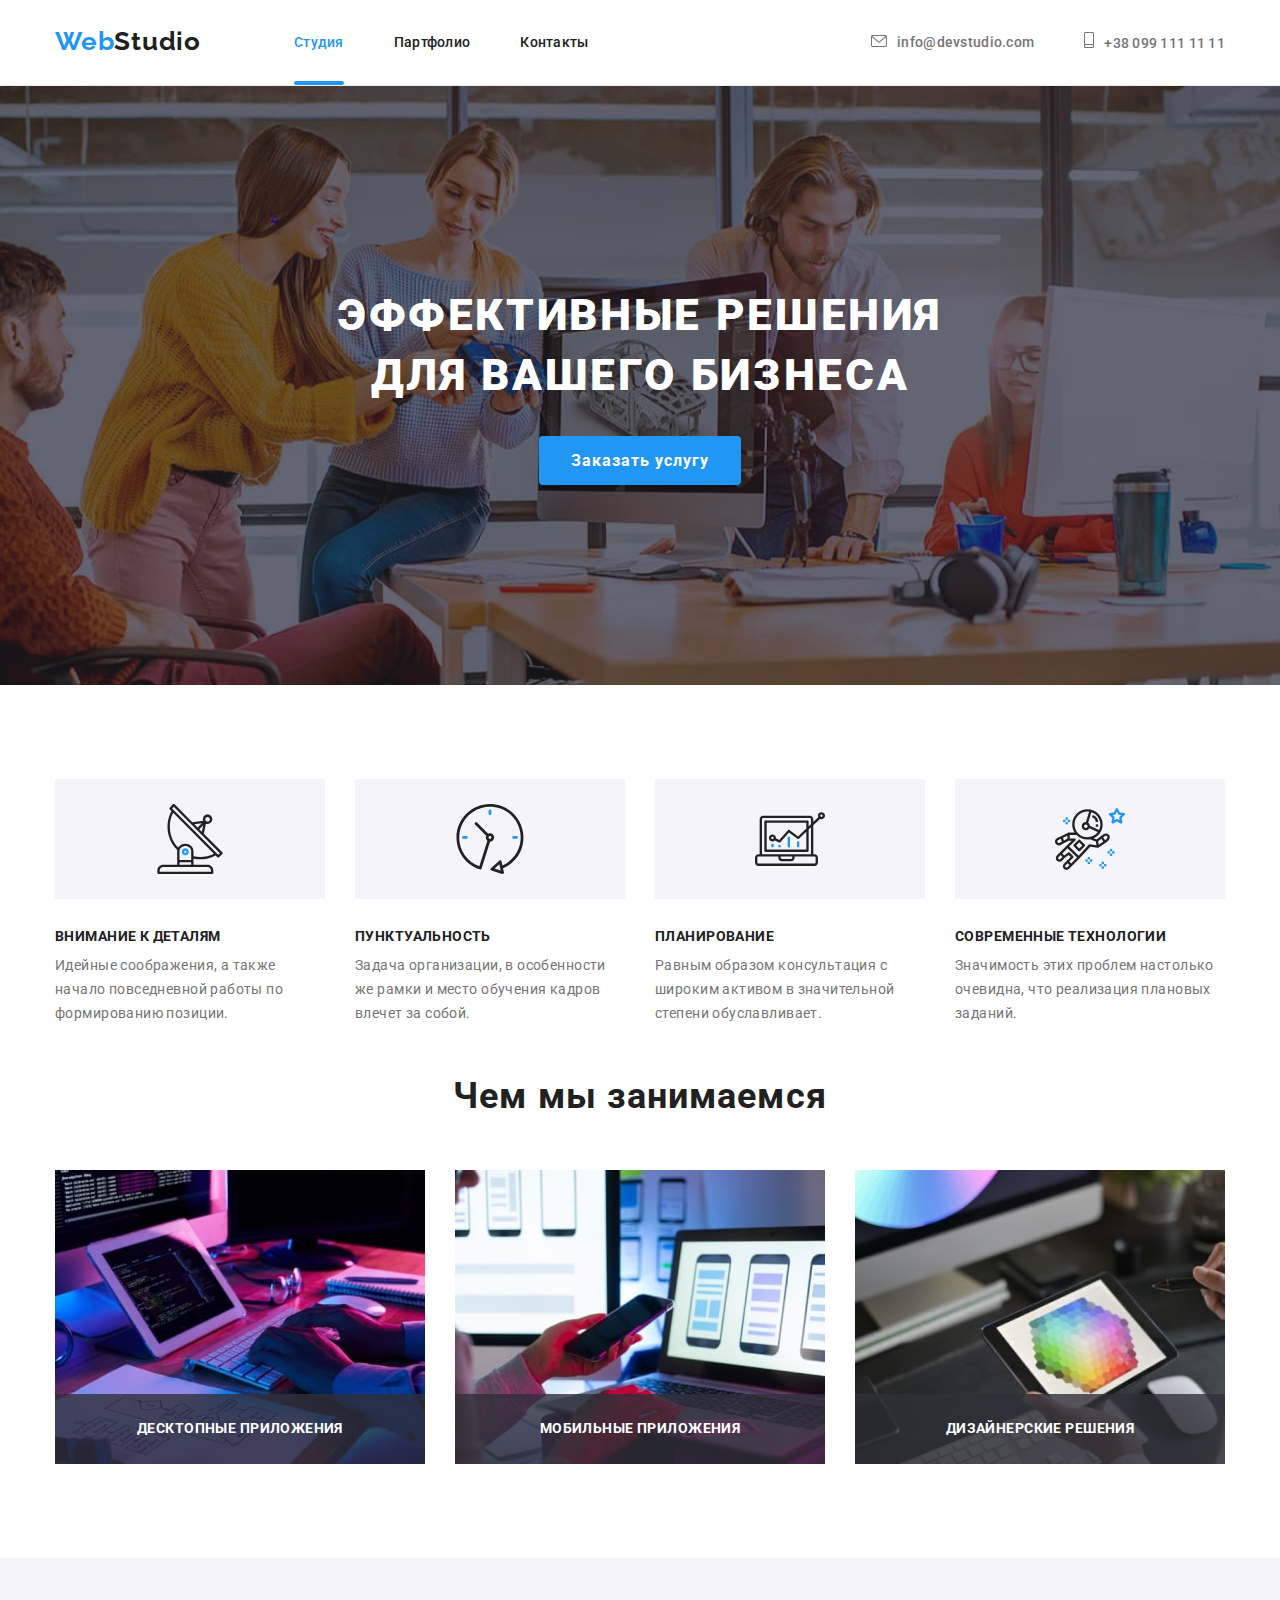
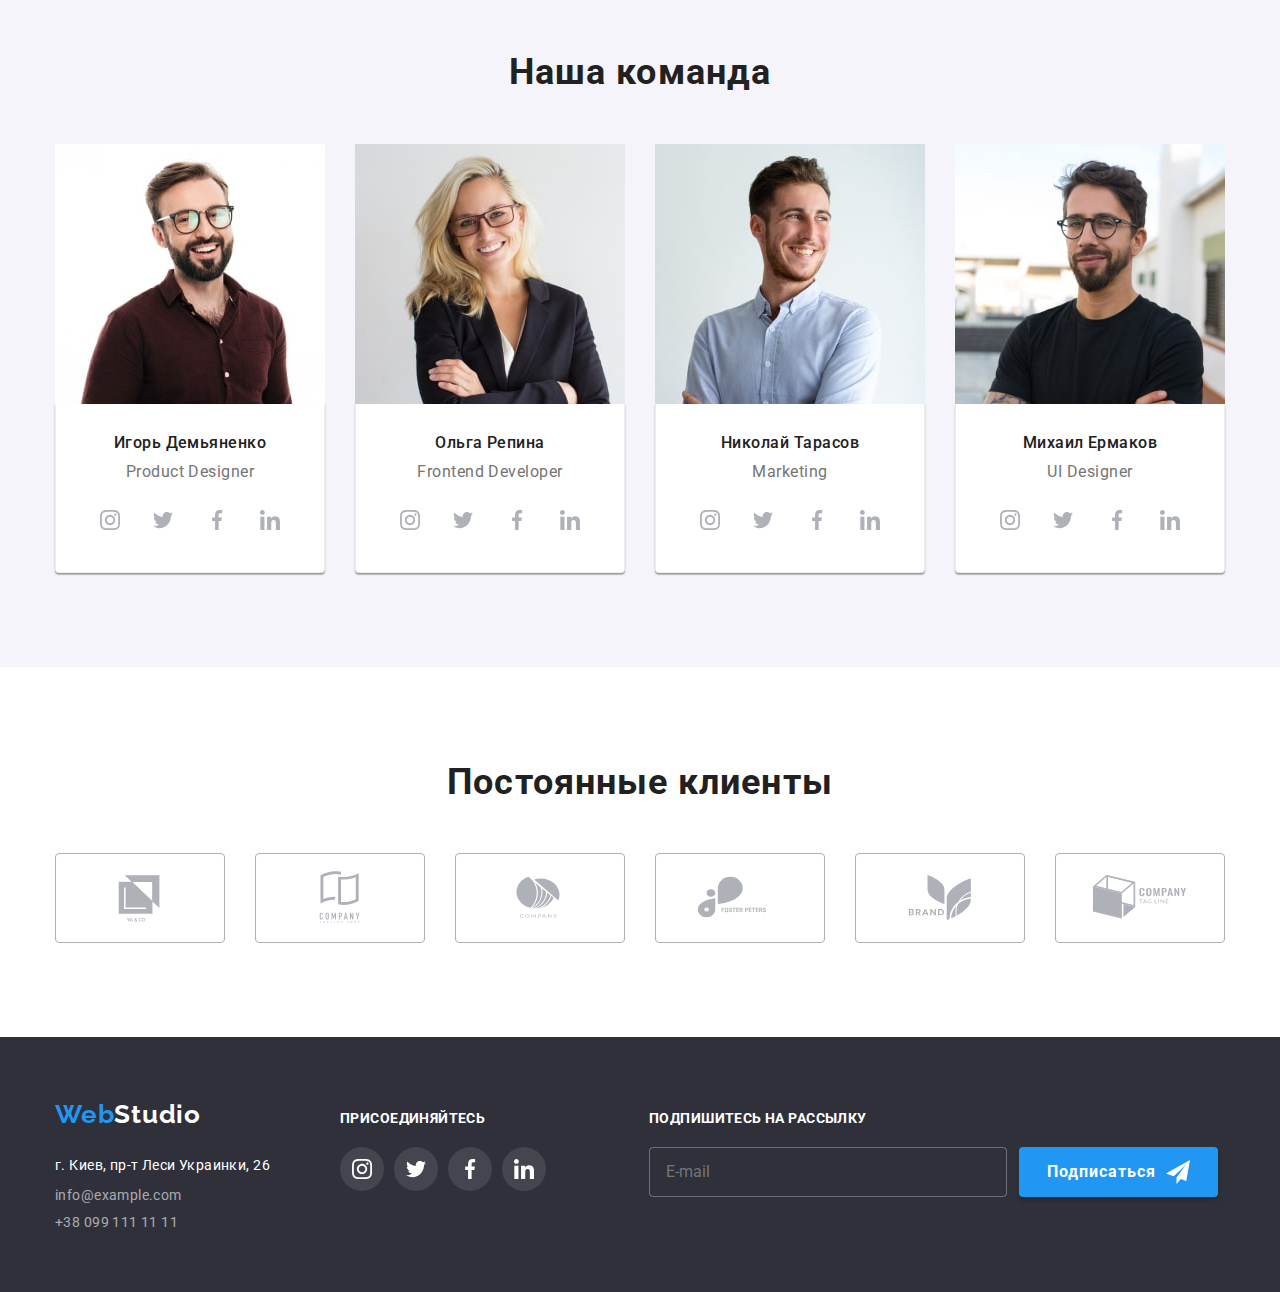
==== index.html @ fab7fddf "1" ====
<!DOCTYPE html>
<html lang="ru">
<head>
    <meta charset="UTF-8">
    <meta http-equiv="X-UA-Compatible" content="IE=edge">
    <meta name="viewport" content="width=device-width, initial-scale=1.0">
    <title>WebStudio</title>
    <link rel="preconnect" href="https://fonts.gstatic.com">
    <link href="https://fonts.googleapis.com/css2?family=Raleway:wght@700&family=Roboto:wght@400;500;700;900&display=swap" rel="stylesheet">
    <link
      rel="stylesheet"
      href="./css/modern-normolize.css">
    <link rel="stylesheet" href="./css/main.min.css">
    <!-- <link rel="stylesheet" href="./css/styles.css"> -->
</head>

<body>
    <header class="header">
        <div class="container header-container">
            <a class="header__logo link" href="./index.html"><span class="firts-logo-word">Web</span>Studio</a>
            <nav class="navigation">
                <ul class="menu list">
                    <li class="menu__item">
                        <a class="menu__link studio-underline link" href="./index.html">Студия</a>
                    </li>
                    <li class="menu__item">
                        <a class="menu__link link" href="portfolio.html">Партфолио</a></li>
                    <li class="menu__item"><a class="menu__link link" href="">Контакты</a>
                    </li>
                </ul>
            </nav>
        
            <ul class="header-adress list">
                <li class="mail-item">
                    <a class="mail-link link" href="mailto:info@devstudio.com">    
                    <svg width="16" height="12" class="mail-svg">
                        <use href="./img/sprite.svg#mail"></use>
                    </svg>info@devstudio.com
                    </a>
                </li>
                <li class="tel-item">
                    <a class="tel-link link" href="tel:+380991111111">
                        <svg width="10" height="16" class="tel-svg">
                            <use href="./img/sprite.svg#tel"></use>
                        </svg>+38 099 111 11 11
                    </a>
                </li>
            </ul>
        </div>
    </header>

    <main class="main">
        <section class="hero">
            <div class="container">
                <h1 class="main-title">Эффективные решения для вашего бизнеса</h1>
                <button class="modal-btn" data-modal-open type="button">Заказать услугу</button>
            </div>
        </section>  

        <section class="advantages">
            <div class="container">
                <ul class="advantages-list list">
                    <li class="advantages-list-item">
                        <div class="advantages-list-img">
                            <svg>
                                <use href="./img/sprite.svg#antenna"></use>
                            </svg>
                        </div>
                        <h3 class="advantages-list-subtitle">Внимание к деталям</h3>
                        <p>Идейные соображения, а также начало повседневной работы по формированию позиции.</p>
                    </li>
                    <li class="advantages-list-item">
                        <div class="advantages-list-img">
                            <svg>
                                <use href="./img/sprite.svg#clock"></use>
                            </svg>
                        </div>
                        <h3 class="advantages-list-subtitle">Пунктуальность</h3>
                        <p>Задача организации, в особенности же рамки и место обучения кадров влечет за собой.</p>
                    </li>
                    <li class="advantages-list-item">
                        <div class="advantages-list-img">
                            <svg>
                                <use href="./img/sprite.svg#diagram"></use>
                            </svg>
                        </div>
                        <h3 class="advantages-list-subtitle">Планирование</h3>
                        <p>Равным образом консультация с широким активом в значительной степени обуславливает.</p>
                    </li>
                    <li class="advantages-list-item">
                        <div class="advantages-list-img">
                            <svg>
                                <use href="./img/sprite.svg#astronaut"></use>
                            </svg>
                        </div>
                        <h3 class="advantages-list-subtitle">Современные технологии</h3>
                        <p>Значимость этих проблем настолько очевидна, что реализация плановых заданий.</p>
                    </li>
                </ul>
            </div>
        </section>

        <section class="about">
            <div class="container">
                <h2 class="about-title">Чем мы занимаемся</h2>
                <ul class="about-img list">
                    <li class="about-item">
                        <div class="about-img-wrapper">
                            <img class="img-item" src="./img/what-we-do/img.jpg" alt="печатает на клавиатуре" width="370" height="294">
                            <p class="paragraph-about">Десктопные приложения</p>
                        </div>
                    </li>
                    <li class="about-item">
                        <div class="about-img-wrapper">
                            <img class="img-item" src="./img/what-we-do/img-1.jpg" alt="держит телефон в руке и смотрит что-то в ноутбуке" width="370" height="294">
                            <p class="paragraph-about">Мобильные приложения</p>
                        </div>
                    </li>
                    <li class="about-item">
                        <div class="about-img-wrapper">
                            <img class="img-item" src="./img/what-we-do/img-2.jpg" alt="выбирает цвет на планшете" width="370" height="294">
                            <p class="paragraph-about">Дизайнерские решения</p>
                        </div>
                    </li>
                </ul>
            </div>
        </section>

        <section class="team">
            <div class="container">
                <h2 class="team-title">Наша команда</h2>
                <ul class="team-list list">
                    <li class="team-item">
                        <img class="team-img" src="./img/our-team/img.jpg" alt="Игорь Демьяненко" width="270" height="260">
                        <div class="teammate-about">
                            <h3 class="team-memder-name">Игорь Демьяненко</h3>
                            <p class="team-memder-prof" lang="en">Product Designer</p>
                            <ul class="social-list list">
                                <li class="social-item">
                                    <a href="" class="social-list-link">
                                        <svg width="20" height="20" class="social-list-icon">
                                            <use href="./img/sprite.svg#instagram"></use>
                                        </svg>
                                    </a>
                                </li>
                                <li class="social-item">
                                    <a href="" class="social-list-link">
                                        <svg width="20" height="20" class="social-list-icon">
                                            <use href="./img/sprite.svg#twitter"></use>
                                        </svg>
                                    </a>
                                </li>
                                <li class="social-item">
                                    <a href="" class="social-list-link">
                                        <svg width="20" height="20" class="social-list-icon">
                                            <use href="./img/sprite.svg#facebook"></use>
                                        </svg>
                                    </a>
                                </li>
                                <li class="social-item">
                                    <a href="" class="social-list-link">
                                        <svg width="20" height="20" class="social-list-icon">
                                            <use href="./img/sprite.svg#linkedin"></use>
                                        </svg>
                                    </a>
                                </li>
                            </ul>
                        </div>
                    </li>
                    <li class="team-item">
                        <img class="team-img" src="./img/our-team/img-1.jpg" alt="Ольга Репина" width="270" height="260">
                        <div class="teammate-about">
                            <h3 class="team-memder-name">Ольга Репина</h3>
                            <p class="team-memder-prof" lang="en">Frontend Developer</p>
                            <ul class="social-list list">
                                <li class="social-item">
                                    <a href="" class="social-list-link">
                                        <svg width="20" height="20" class="social-list-icon">
                                            <use href="./img/sprite.svg#instagram"></use>
                                        </svg>
                                    </a>
                                </li>
                                <li class="social-item">
                                    <a href="" class="social-list-link">
                                        <svg width="20" height="20" class="social-list-icon">
                                            <use href="./img/sprite.svg#twitter"></use>
                                        </svg>
                                    </a>
                                </li>
                                <li class="social-item">
                                    <a href="" class="social-list-link">
                                        <svg width="20" height="20" class="social-list-icon">
                                            <use href="./img/sprite.svg#facebook"></use>
                                        </svg>
                                    </a>
                                </li>
                                <li class="social-item">
                                    <a href="" class="social-list-link">
                                        <svg width="20" height="20" class="social-list-icon">
                                            <use href="./img/sprite.svg#linkedin"></use>
                                        </svg>
                                    </a>
                                </li>
                            </ul>
                        </div>
                    </li>
                    <li class="team-item">
                        <img class="team-img" src="./img/our-team/img-2.jpg" alt="Николай Тарасов" width="270" height="260">
                        <div class="teammate-about">
                            <h3 class="team-memder-name">Николай Тарасов</h3>
                            <p class="team-memder-prof" lang="en">Marketing</p>
                            <ul class="social-list list">
                                <li class="social-item">
                                    <a href="" class="social-list-link">
                                        <svg width="20" height="20" class="social-list-icon">
                                            <use href="./img/sprite.svg#instagram"></use>
                                        </svg>
                                    </a>
                                </li>
                                <li class="social-item">
                                    <a href="" class="social-list-link">
                                        <svg width="20" height="20" class="social-list-icon">
                                            <use href="./img/sprite.svg#twitter"></use>
                                        </svg>
                                    </a>
                                </li>
                                <li class="social-item">
                                    <a href="" class="social-list-link">
                                        <svg width="20" height="20" class="social-list-icon">
                                            <use href="./img/sprite.svg#facebook"></use>
                                        </svg>
                                    </a>
                                </li>
                                <li class="social-item">
                                    <a href="" class="social-list-link">
                                        <svg width="20" height="20" class="social-list-icon">
                                            <use href="./img/sprite.svg#linkedin"></use>
                                        </svg>
                                    </a>
                                </li>
                            </ul>
                        </div>
                    </li >
                    <li class="team-item">
                        <img class="team-img" src="./img/our-team/img-3.jpg" alt="Михаил Ермаков" width="270" height="260">
                        <div class="teammate-about">
                            <h3 class="team-memder-name">Михаил Ермаков</h3>
                            <p class="team-memder-prof" lang="en">UI Designer</p>
                            <ul class="social-list list">
                                <li class="social-item">
                                    <a href="" class="social-list-link">
                                        <svg width="20" height="20" class="social-list-icon">
                                            <use href="./img/sprite.svg#instagram"></use>
                                        </svg>
                                    </a>
                                </li>
                                <li class="social-item">
                                    <a href="" class="social-list-link">
                                        <svg width="20" height="20" class="social-list-icon">
                                            <use href="./img/sprite.svg#twitter"></use>
                                        </svg>
                                    </a>
                                </li>
                                <li class="social-item">
                                    <a href="" class="social-list-link">
                                        <svg width="20" height="20" class="social-list-icon">
                                            <use href="./img/sprite.svg#facebook"></use>
                                        </svg>
                                    </a>
                                </li>
                                <li class="social-item">
                                    <a href="" class="social-list-link">
                                        <svg width="20" height="20" class="social-list-icon">
                                            <use href="./img/sprite.svg#linkedin"></use>
                                        </svg>
                                    </a>
                                </li>
                            </ul>
                        </div>
                    </li> 
                </ul>
            </div>
        </section>
        
        <section class="our-clients">
            <div class="container">
                <h2 class="title-clients">Постоянные клиенты</h2>
                <ul class="clients-list list">
                    <li class="clients-list-item">
                        <a href="" class="clients-list-link link">
                            <svg width="106" height="60" class="icon-company not-active-icon">
                                <use href="./img/sprite.svg#comp-1"></use>
                            </svg>
                        </a>
                    </li>
                    <li class="clients-list-item">
                        <a href="" class="clients-list-link link">
                            <svg width="106" height="60" class="icon-company not-active-icon">
                                <use href="./img/sprite.svg#comp-2"></use>
                            </svg>
                        </a>
                    </li>
                    <li class="clients-list-item">
                        <a href="" class="clients-list-link link">
                            <svg width="106" height="60" class="icon-company not-active-icon">
                                <use href="./img/sprite.svg#comp-3"></use>
                            </svg>
                        </a>
                    </li>
                    <li class="clients-list-item">
                        <a href="" class="clients-list-link link">
                            <svg width="106" height="60" class="icon-company not-active-icon">
                                <use href="./img/sprite.svg#comp-4"></use>
                            </svg>
                        </a>
                    </li>
                    <li class="clients-list-item">
                        <a href="" class="clients-list-link link">
                            <svg width="106" height="60" class="icon-company not-active-icon">
                                <use href="./img/sprite.svg#comp-5"></use>
                            </svg>
                        </a>
                    </li>
                    <li class="clients-list-item">
                        <a href="" class="clients-list-link link">
                            <svg width="106" height="60" class="icon-company not-active-icon">
                                <use href="./img/sprite.svg#comp-6"></use>
                            </svg>
                        </a>
                    </li>
                </ul>
            </div>
        </section>
    </main>
    
    <footer class="footer">
            <div class="container footer-wrapper">
                <div class="adress-links">
                    <a class="link-footer-logo link" href="./index.html">
                        <span class="firts-logo-word">Web</span>Studio
                    </a>
                    <address class="footer-address">
                        <ul class="footer-address-list list">
                            <li class="footer-address-item-map">
                                <a class="map-footer link" href="https://goo.gl/maps/gDfrfNS6ACvuo2iM8" target="_blank" rel="noopener noreferrer">г. Киев, пр-т Леси Украинки, 26</a>                    
                            </li>
                            <li class="footer-address-item-mail">
                                <a class="mail-footer link" href="mailto:info@example.com">info@example.com</a>
                            </li>
                            <li class="footer-address-item-tel">
                                <a class="tel-footer link" href="tel:+380991111111">+38 099 111 11 11</a>
                            </li>
                        </ul>
                    </address>
                </div>
                <div class="footer-social-networks-wrapper">
                    <p>присоединяйтесь</p>
                    <ul class="social-icons-list list">
                        <li class="social-icon-list-item">
                            <a href="#" class="social-icon-link link">
                                <svg width="20" height="20" class="social-icon">
                                    <use href="./img/sprite.svg#instagram"></use>
                                </svg>
                            </a>
                        </li>
                        <li class="social-icon-list-item">
                            <a href="#" class="social-icon-link link">
                                <svg width="20" height="20" class="social-icon">
                                    <use href="./img/sprite.svg#twitter"></use>
                                </svg>
                            </a>
                        </li>
                        <li class="social-icon-list-item">
                            <a href="#" class="social-icon-link link">
                                <svg width="20" height="20" class="social-icon">
                                    <use href="./img/sprite.svg#facebook"></use>
                                </svg>
                            </a>
                        </li>
                        <li class="social-icon-list-item">
                            <a href="#" class="social-icon-link link">
                                <svg width="20" height="20" class="social-icon">
                                    <use href="./img/sprite.svg#linkedin"></use>
                                </svg>
                            </a>
                        </li>
                    </ul>
                </div>

                <div class="footer-form-group">
                    <p class="footer-social-paragraph">Подпишитесь на рассылку</p>
                    <form autocomplete="off" novalidate >
                        <div class="footer-form">
                            <input class="email-form-input" 
                            type="email" 
                            name="user-mail" 
                            placeholder="E-mail">
                            <button type="submit" class="telegram-btn">
                            Подписаться
                            <svg class="subscription" width="24" height="24">
                              <use href="./img/sprite.svg#icon-send"></use>
                            </svg>
                            </button>
                        </div>
                    </form>
                </div>
                    
            </div>
    </footer> 
    <div class="backdrop is-hidden" data-modal>
        <div class="modal">
            <button type="button" class="modal-close-btn" data-modal-close>
                <svg class="modal-close-button">
                    <use href="./img/sprite.svg#modal-close-button"></use>
                </svg>
            </button>

            <form action="#" method="POST" class="modal-form" >
                <p class="modal-form-head">Оставьте свои данные, мы вам перезвоним</p>
               
                <label class="modal-form-field">
                    Имя
                    <span class="modal-form-input-wrapper">
                        <input type="text" name="user-name" class="modal-form-input" required min="2">
                        <svg width="12" height="12" class="modal-icon">
                            <use href="./img/sprite.svg#name"></use>
                        </svg>
                    </span>
                    
                </label>

                <label class="modal-form-field">
                    Телефон
                    <span class="modal-form-input-wrapper">
                        <input type="tel" name="user-phone" class="modal-form-input" required pattern="[0-9]{3}-[0-9]{3}-[0-9]{2}-[0-9]{2}" title="096-111-11-11"> 
                        <svg width="13" height="13" class="modal-icon">
                            <use href="./img/sprite.svg#phone"></use>
                        </svg>
                    </span>
                    
                </label>
                <label class="modal-form-field">
                    Почта
                    <span class="modal-form-input-wrapper">
                        <input type="email" name="user-email"  class="modal-form-input">
                        <svg width="15" height="12" class="modal-icon">
                            <use href="./img/sprite.svg#email"></use>
                        </svg>
                    </span>
                   
                </label>

                <label class="modal-form-field">
                    Комментарий
                    <textarea class="modal-form-message" name="user-message" placeholder="Введите текст"></textarea>
                </label>
                
                <div class="checkbox-policy-wrapper">
                    <input type="checkbox" name="user-policy"  class="modal-form-checkbox visually-hidden" id="checkbox-policy">

                    <label for="checkbox-policy" class="modal-form-checkbox-policy">Соглашаюсь с рассылкой и принимаю
                        <a href="" class="modal-form-policy-link">Условия договора</a>
                    </label>
                </div>
                

                <button type="submit" class="modal-form-btn">Отправить</button>

            </form>
        </div>
    </div>
    
    <script src="./js/modal.js"></script>
    
</body>
</html>
---- css/modern-normolize.css ----
/*! modern-normalize v1.1.0 | MIT License | https://github.com/sindresorhus/modern-normalize */

/*
Document
========
*/

/**
Use a better box model (opinionated).
*/

*,
::before,
::after {
	box-sizing: border-box;
}

/**
Use a more readable tab size (opinionated).
*/

html {
	-moz-tab-size: 4;
	tab-size: 4;
}

/**
1. Correct the line height in all browsers.
2. Prevent adjustments of font size after orientation changes in iOS.
*/

html {
	line-height: 1.15; /* 1 */
	-webkit-text-size-adjust: 100%; /* 2 */
}

/*
Sections
========
*/

/**
Remove the margin in all browsers.
*/

body {
	margin: 0;
}

/**
Improve consistency of default fonts in all browsers. (https://github.com/sindresorhus/modern-normalize/issues/3)
*/

body {
	font-family:
		system-ui,
		-apple-system, /* Firefox supports this but not yet `system-ui` */
		'Segoe UI',
		Roboto,
		Helvetica,
		Arial,
		sans-serif,
		'Apple Color Emoji',
		'Segoe UI Emoji';
}

/*
Grouping content
================
*/

/**
1. Add the correct height in Firefox.
2. Correct the inheritance of border color in Firefox. (https://bugzilla.mozilla.org/show_bug.cgi?id=190655)
*/

hr {
	height: 0; /* 1 */
	color: inherit; /* 2 */
}

/*
Text-level semantics
====================
*/

/**
Add the correct text decoration in Chrome, Edge, and Safari.
*/

abbr[title] {
	text-decoration: underline dotted;
}

/**
Add the correct font weight in Edge and Safari.
*/

b,
strong {
	font-weight: bolder;
}

/**
1. Improve consistency of default fonts in all browsers. (https://github.com/sindresorhus/modern-normalize/issues/3)
2. Correct the odd 'em' font sizing in all browsers.
*/

code,
kbd,
samp,
pre {
	font-family:
		ui-monospace,
		SFMono-Regular,
		Consolas,
		'Liberation Mono',
		Menlo,
		monospace; /* 1 */
	font-size: 1em; /* 2 */
}

/**
Add the correct font size in all browsers.
*/

small {
	font-size: 80%;
}

/**
Prevent 'sub' and 'sup' elements from affecting the line height in all browsers.
*/

sub,
sup {
	font-size: 75%;
	line-height: 0;
	position: relative;
	vertical-align: baseline;
}

sub {
	bottom: -0.25em;
}

sup {
	top: -0.5em;
}

/*
Tabular data
============
*/

/**
1. Remove text indentation from table contents in Chrome and Safari. (https://bugs.chromium.org/p/chromium/issues/detail?id=999088, https://bugs.webkit.org/show_bug.cgi?id=201297)
2. Correct table border color inheritance in all Chrome and Safari. (https://bugs.chromium.org/p/chromium/issues/detail?id=935729, https://bugs.webkit.org/show_bug.cgi?id=195016)
*/

table {
	text-indent: 0; /* 1 */
	border-color: inherit; /* 2 */
}

/*
Forms
=====
*/

/**
1. Change the font styles in all browsers.
2. Remove the margin in Firefox and Safari.
*/

button,
input,
optgroup,
select,
textarea {
	font-family: inherit; /* 1 */
	font-size: 100%; /* 1 */
	line-height: 1.15; /* 1 */
	margin: 0; /* 2 */
}

/**
Remove the inheritance of text transform in Edge and Firefox.
1. Remove the inheritance of text transform in Firefox.
*/

button,
select { /* 1 */
	text-transform: none;
}

/**
Correct the inability to style clickable types in iOS and Safari.
*/

button,
[type='button'],
[type='reset'],
[type='submit'] {
	-webkit-appearance: button;
}

/**
Remove the inner border and padding in Firefox.
*/

::-moz-focus-inner {
	border-style: none;
	padding: 0;
}

/**
Restore the focus styles unset by the previous rule.
*/

:-moz-focusring {
	outline: 1px dotted ButtonText;
}

/**
Remove the additional ':invalid' styles in Firefox.
See: https://github.com/mozilla/gecko-dev/blob/2f9eacd9d3d995c937b4251a5557d95d494c9be1/layout/style/res/forms.css#L728-L737
*/

:-moz-ui-invalid {
	box-shadow: none;
}

/**
Remove the padding so developers are not caught out when they zero out 'fieldset' elements in all browsers.
*/

legend {
	padding: 0;
}

/**
Add the correct vertical alignment in Chrome and Firefox.
*/

progress {
	vertical-align: baseline;
}

/**
Correct the cursor style of increment and decrement buttons in Safari.
*/

::-webkit-inner-spin-button,
::-webkit-outer-spin-button {
	height: auto;
}

/**
1. Correct the odd appearance in Chrome and Safari.
2. Correct the outline style in Safari.
*/

[type='search'] {
	-webkit-appearance: textfield; /* 1 */
	outline-offset: -2px; /* 2 */
}

/**
Remove the inner padding in Chrome and Safari on macOS.
*/

::-webkit-search-decoration {
	-webkit-appearance: none;
}

/**
1. Correct the inability to style clickable types in iOS and Safari.
2. Change font properties to 'inherit' in Safari.
*/

::-webkit-file-upload-button {
	-webkit-appearance: button; /* 1 */
	font: inherit; /* 2 */
}

/*
Interactive
===========
*/

/*
Add the correct display in Chrome and Safari.
*/

summary {
	display: list-item;
}
---- css/main.min.css ----
h1,h2,h3,h4,h5,h6,p{margin-top:0;margin-bottom:0}ul,ol{margin-top:0;margin-bottom:0;padding-left:0}img{display:block}.list{list-style:none}.link{text-decoration:none}body{font-family:Roboto, sans-serif;color:#212121}.container{width:1200px;padding-left:15px;padding-right:15px;margin:0 auto}:root{--accent-color: #2196f3;--grey-color: #757575;--white-color: #ffffff;--footer-font-color: rgba(255, 255, 255, 0.6);--bg-color: #f5f4fa;--animation-timing-function: cubic-bezier(0.4, 0, 0.2, 1)}.visually-hidden{position:absolute !important;clip:rect(1px 1px 1px 1px);clip:rect(1px, 1px, 1px, 1px);padding:0 !important;border:0 !important;height:1px !important;width:1px !important;overflow:hidden}.social-list{display:flex;justify-content:space-between;align-items:center;padding-left:32px;padding-right:32px;padding-top:16px}.social-list-icon{fill:#afb1b8;transition:250ms var(--animation-timing-function)}.social-list-link:hover .social-list-icon,.social-list-link:focus .social-list-icon{fill:var(--white-color)}.social-list-link{display:inline-flex;justify-content:center;align-items:center;width:44px;height:44px;border-radius:50%;transition:250ms var(--animation-timing-function)}.social-list-link:hover,.social-list-link:focus{background-color:var(--accent-color)}.footer-social-networks-wrapper{padding-right:93px}.footer-social-networks-wrapper p{margin-bottom:20px;font-weight:bold;font-size:14px;line-height:1.14;letter-spacing:0.03em;text-transform:uppercase;color:var(--white-color)}.social-icon-list-item{width:44px;height:44px;border-radius:50%;background-color:rgba(255,255,255,0.1)}.social-icons-list{display:flex}.footer-social-networks-wrapper p{text-transform:uppercase;font-size:14px;line-height:1.14;letter-spacing:0.03em;color:var(--white-color)}.social-icon-link{display:flex;justify-content:center;align-items:center;width:44px;height:44px;border-radius:50%}.social-icon-link:hover,.social-icon-link:focus{background-color:var(--accent-color);transition:250ms var(--animation-timing-function)}.social-icon{fill:var(--white-color)}.social-icon-link:hover .social-icon,.social-icon-link:focus .social-icon{fill:var(--white-color);transition:250ms var(--animation-timing-function)}.social-icon-list-item{margin-right:10px}.social-icon-list-item:not(:last-child){margin-right:10px}.footer-social-paragraph{margin-bottom:20px;font-weight:bold;font-size:14px;line-height:1.14;letter-spacing:0.03em;text-transform:uppercase;color:var(--white-color)}.footer-form{display:flex}.email-form-input{width:358px;height:50px;padding-left:16px;background-color:transparent;border:1px solid rgba(255,255,255,0.3);border-radius:4px;margin-right:12px;color:var(--white-color)}.telegram-btn{display:flex;justify-content:space-between;align-items:center;padding:10px 28px;font-weight:bold;font-size:16px;line-height:1.88;letter-spacing:0.06em;color:var(--white-color);background-color:var(--accent-color);border-radius:4px;box-shadow:0px 4px 4px rgba(0,0,0,0.15);border:none;cursor:pointer}.telegram-btn:focus,.telegram-btn:hover{background-color:#188ce8;transition:250ms var(--animation-timing-function)}.subscription{margin-left:10px;fill:currentColor}.buttons{display:flex;justify-content:space-between;text-align:center;padding-left:280px;padding-right:279px;padding-bottom:50px}.partfolio-btn{margin-right:8px;padding:6px 22px;font-family:Roboto, sans-serif;font-style:normal;font-weight:500;font-size:16px;line-height:1.62;text-align:center;letter-spacing:0.03em;cursor:pointer;background:var(--bg-color);border:0;border-radius:4px;transition:250ms var(--animation-timing-function)}.partfolio-btn:hover,.partfolio-btn:focus{font-weight:500;font-size:16px;line-height:1.62;text-align:center;letter-spacing:0.03em;color:var(--white-color);background:#2196f3;box-shadow:0px 3px 1px rgba(0,0,0,0.1),0px 1px 2px rgba(0,0,0,0.08),0px 2px 2px rgba(0,0,0,0.12)}.backdrop{position:fixed;width:100vw;height:100vh;top:0;left:0;background-color:rgba(0,0,0,0.2);z-index:100;transition:opacity 250ms linear, visibility 250ms linear}.is-hidden{opacity:0;visibility:hidden;pointer-events:none}.modal{position:absolute;top:50%;left:50%;transform:translate(-50%, -50%);padding:40px;width:528px;height:580px;background-color:var(--white-color);border-radius:4px}.modal-close-button{width:11px;height:11px}.modal-close-btn{position:absolute;top:8px;right:8px;width:30px;height:30px;background-color:transparent;border:1px solid rgba(0,0,0,0.1);border-radius:50%;cursor:pointer;padding:0}.modal-close-btn:hover,.modal-close-btn:focus{fill:var(--accent-color)}.modal-form-head{font-weight:bold;font-size:20px;line-height:1.15;text-align:center;letter-spacing:0.03em;margin-bottom:12px}.modal-form-field{font-size:12px;line-height:1.17;letter-spacing:0.01em;color:var(--grey-color)}.modal-form-field:nth-last-of-type(3n){margin-bottom:10px}.modal-form-input-wrapper{position:relative;display:block;margin-top:4px}.modal-icon{position:absolute;top:50%;left:15px;transform:translateY(-50%)}.modal-form-input:focus+.modal-icon{fill:var(--accent-color)}.modal-form{display:flex;flex-direction:column}.modal-form-input{width:100%;height:40px;border:1px solid rgba(33,33,33,0.2);border-radius:4px;padding-left:42px}.modal-form-input:focus{border-color:var(--accent-color);outline:none}.modal-form-message{padding:12px 16px 0px 12px;margin-top:4px;margin-bottom:20px;width:100%;height:120px;border:1px solid rgba(33,33,33,0.2);border-radius:4px;resize:none}.modal-form-message::placeholder{font-size:12px;line-height:1.17;letter-spacing:0.01em;color:rgba(117,117,117,0.5)}.modal-form-message:focus{border-color:var(--accent-color);outline:none}.checkbox-policy-wrapper{padding-left:13px;padding-bottom:30px}.modal-form-checkbox-policy{font-size:14px;line-height:1.71;letter-spacing:0.03em;color:#757575}.modal-form-checkbox-policy::before{display:inline-block;vertical-align:middle;content:"";width:15px;height:15px;border:2px solid #212121;border-radius:2px;cursor:pointer;margin-right:7px}.modal-form-policy-link{font-size:14px;line-height:1.71;letter-spacing:0.03em;color:var(--accent-color)}.modal-form-checkbox:checked+.modal-form-checkbox-policy::before{background-image:url(../img/modal/icon-check.svg);background-size:cover;background-repeat:no-repeat;border-color:transparent;background-origin:border-box;background-color:#2196f3;border:2px solid #2196f3}.modal-form-btn{margin-left:auto;margin-right:auto;width:200px;height:50px;background:var(--accent-color);box-shadow:0px 4px 4px rgba(0,0,0,0.15);border-radius:4px;font-size:16px;line-height:1.88;text-align:center;letter-spacing:0.06em;color:var(--white-color);border:none}.modal-form-btn:hover,.modal-form-btn:focus{background:#188ce8;transition:250ms var(--animation-timing-function)}.header{padding-top:24px;padding-bottom:25px;border-bottom:1px solid #ececec}.header-container{display:flex;align-items:center}.header__logo{margin-right:93px;font-family:Raleway;font-weight:bold;font-size:26px;line-height:1.38;letter-spacing:0.03em;color:#212121}.firts-logo-word{color:var(--accent-color)}.menu{display:flex;align-items:center}.menu__item{position:relative}.menu__item:not(:last-child){margin-right:50px}.menu__link{font-weight:500;font-size:14px;line-height:1.14;letter-spacing:0.02em;color:#212121;transition:250ms var(--animation-timing-function)}.menu__link:hover,.menu__link:focus{color:var(--accent-color)}.studio-underline,.portfolio-underline{color:var(--accent-color)}.studio-underline::after,.portfolio-underline::after{display:block;position:absolute;top:48px;left:0;content:"";width:100%;height:4px;background:#2196f3;border-radius:2px}.header-adress{display:flex;align-items:center;margin-left:auto}.mail-link{margin-right:50px;font-weight:500;font-size:14px;line-height:1.14;letter-spacing:0.02em;color:var(--grey-color);transition:250ms var(--animation-timing-function)}.mail-link:hover,.mail-link:focus{color:var(--accent-color)}.tel-link{font-weight:500;font-size:14px;line-height:1.14;letter-spacing:0.02em;color:var(--grey-color);transition:250ms var(--animation-timing-function)}.tel-link:hover,.tel-link:focus{color:var(--accent-color)}.tel-svg,.mail-svg{margin-right:10px;transition:250ms var(--animation-timing-function);fill:var(--grey-color)}.tel-link:hover .tel-svg,.tel-link:focus .tel-svg,.mail-link:hover .mail-svg,.mail-link:focus .mail-svg{fill:var(--accent-color)}.hero{max-width:1600px;margin:0 auto;text-align:center;padding-top:200px;padding-bottom:200px;background-image:linear-gradient(to right, rgba(47,48,58,0.4), rgba(47,48,58,0.4)),url(../img/hero/img-bg-hero.jpg);background-color:#c4c4c4;background-repeat:no-repeat;background-position:center}.main-title{margin-left:245px;margin-right:245px;margin-bottom:30px;font-weight:900;font-size:44px;line-height:1.36;letter-spacing:0.06em;text-transform:uppercase;color:var(--white-color)}.modal-btn{padding:10px 32px;font-family:Roboto, sans-serif;font-weight:bold;font-size:16px;line-height:1.87;letter-spacing:0.06em;color:var(--white-color);background:var(--accent-color);cursor:pointer;box-shadow:0px 4px 4px rgba(0,0,0,0.15);border:0;border-radius:4px;transition:250ms var(--animation-timing-function)}.modal-btn:hover,.modal-btn:focus{background:#188ce8}.advantages-list-subtitle{font-weight:700;font-size:14px;line-height:1.14;letter-spacing:0.03em;text-transform:uppercase;margin-bottom:9px}.advantages-list-item p{font-weight:400;font-size:14px;line-height:1.71;letter-spacing:0.03em;color:var(--grey-color)}.advantages{padding-top:94px;padding-bottom:0}.advantages-list{display:flex}.advantages-list-item{width:calc((100% - 90px) / 4)}.advantages-list-item:not(:last-child){margin-right:30px}.advantages-list-img{width:270px;height:120px;background-color:#f5f4fa;display:flex;justify-content:center;align-items:center;margin-bottom:30px}.advantages-list-img svg{width:70px;height:70px}.about{padding-top:47px;padding-bottom:94px}.about-title{margin-bottom:50px;text-align:center;font-weight:bold;font-size:36px;line-height:1.31;letter-spacing:0.03em}.about-img{display:flex;flex-wrap:wrap;margin-left:-30px;margin-top:-30px}.about-item{flex-basis:calc((100% - 90px) / 3);margin-left:30px;margin-top:30px}.about-img-wrapper{position:relative}.paragraph-about{position:absolute;bottom:0%;padding-top:27px;padding-bottom:27px;width:100%;height:70px;font-weight:700;font-size:14px;line-height:1.14;text-align:center;letter-spacing:0.03em;text-transform:uppercase;color:var(--white-color);background:rgba(47,48,58,0.8)}.team{background-color:var(--bg-color);padding-top:94px;padding-bottom:94px}.team-title{margin-bottom:50px;text-align:center;font-weight:bold;font-size:36px;line-height:1.16;letter-spacing:0.03em}.team-list{display:flex;margin-left:-30px;margin-top:-30px}.team-item{flex-basis:calc((100% - 120px) / 4);margin-left:30px;margin-top:30px}.teammate-about{padding-top:30px;padding-bottom:30px;border-bottom:1px solid #eeeeee;border-right:1px solid #eeeeee;border-left:1px solid #eeeeee;background-color:var(--white-color);box-shadow:0px 1px 3px rgba(0,0,0,0.12),0px 1px 1px rgba(0,0,0,0.14),0px 2px 1px rgba(0,0,0,0.2);border-radius:0px 0px 4px 4px}.team-memder-name{margin-bottom:10px;text-align:center;font-weight:500;font-size:16px;line-height:1.18;letter-spacing:0.03em}.team-memder-prof{text-align:center;font-size:16px;line-height:1.18;letter-spacing:0.03em;color:var(--grey-color)}.our-clients{padding-top:94px;padding-bottom:94px}.title-clients{text-align:center;padding-bottom:50px;font-weight:bold;font-size:36px;line-height:1.17;letter-spacing:0.03em}.clients-list{display:flex;align-items:center;flex-wrap:wrap}.clients-list-item{width:calc((100% - 150px) / 6);height:90px;margin-right:30px;border:1px solid #afb1b8;border-radius:4px;transition:250ms var(--animation-timing-function)}.clients-list-item:nth-child(6n){margin-right:0}.clients-list-item:hover,.clients-list-item:focus{border:1px solid var(--accent-color)}.icon-company{transition:250ms var(--animation-timing-function)}.clients-list-link:hover .icon-company,.clients-list-link:focus .icon-company{fill:var(--accent-color)}.icon-company:hover,.icon-company:focus{fill:var(--accent-color)}.clients-list-link{width:100%;height:100%;display:flex;justify-content:center;align-items:center}.not-active-icon{fill:#afb1b8}.services{padding-top:94px;padding-bottom:94px}.services-wrapper{position:relative;overflow:hidden}.services-discription{position:absolute;top:0;left:0;padding:63px 24px;width:100%;height:100%;font-size:18px;line-height:1.5;letter-spacing:0.03em;color:var(--white-color);background:rgba(33,150,243,0.9);transform:translateY(101%);transition:transform 250ms var(--animation-timing-function)}.services-link-wrapper:hover .services-discription,.services-link-wrapper:focus .services-discription{transform:translateY(0%);transition:250ms var(--animation-timing-function)}.services-img-list{display:flex;flex-wrap:wrap;margin-left:-30px;margin-top:-30px}.services-img-item{flex-basis:calc((100% - 90px) / 3);margin-left:30px;margin-top:30px}.services-img-item:hover{box-shadow:0px 1px 1px rgba(0,0,0,0.12),0px 4px 4px rgba(0,0,0,0.06),1px 4px 6px rgba(0,0,0,0.16)}.services-about{width:370px;padding-top:20px;padding-bottom:20px;padding-left:24px;border-right:1px solid #eeeeee;border-left:1px solid #eeeeee;border-bottom:1px solid #eeeeee}.services-subtitle{margin-bottom:4px;font-weight:bold;font-size:18px;line-height:2;letter-spacing:0.06em;color:#212121}.services-paragraf{color:var(--grey-color)}.footer{padding-top:60px;padding-bottom:60px;background:#2f303a}.adress-links{padding-right:70px}.footer-wrapper{display:flex;align-items:baseline}.margin-footer-logo{margin-bottom:20px}.link-footer-logo{display:block;margin-bottom:20px;font-family:Raleway;font-weight:bold;font-size:26px;line-height:1.38;letter-spacing:0.03em;color:var(--white-color)}.footer-address-item-map{margin-bottom:9px}.map-footer{font-style:normal;font-size:14px;line-height:24px;letter-spacing:0.03em;color:var(--white-color)}.footer-address-item-mail{margin-bottom:9px}.mail-footer{font-style:normal;font-size:14px;line-height:0.07;letter-spacing:0.03em;color:var(--footer-font-color)}.tel-footer{font-style:normal;font-size:14px;line-height:0.07;letter-spacing:0.03em;color:var(--footer-font-color)}
/*# sourceMappingURL=main.min.css.map */
---- css/styles.css ----
/* ================HEADER================ */

/* ================END HEADER=============== */

/* ================MAIN===================== */

/* ===================TITLE================= */

/* ===================END TITLE================ */

/* ===================ADVANTAGES================ */

/* =============END OF DISCRIPTION========= */

/* ===================ABOUT================ */

/* ================END ABOUT============== */

/* ===================TEAM================ */

/* ===================SOCIAL============== */

/* ===================END SOCIAL=========== */

/* ===================END TEAM============== */

/* ===================CLIENTS============== */

/* ===================END CLIENTS========== */

/* ===================PARTFOLIO============= */

/* ===============PARTFOLIO BUTTONS========= */

/* =======END OF PARTFOLIO BUTTONS======= */

/* ======== PARTFOLIO SERVICES=========== */

/* =======END OF PARTFOLIO DERVICES====== */

/* ============END OF PARTFOLIO========== */

/* ================END MAIN============== */

/* =================FOOTER=============== */

/* ================FOOTER SOCIAL============== */

/* ================END FOOTER SOCIAL=========== */

/* ==============FOOTER FORM GROUP============= */

/* ================END FOOTER================ */

/* ================MODAL WINDOW================ */
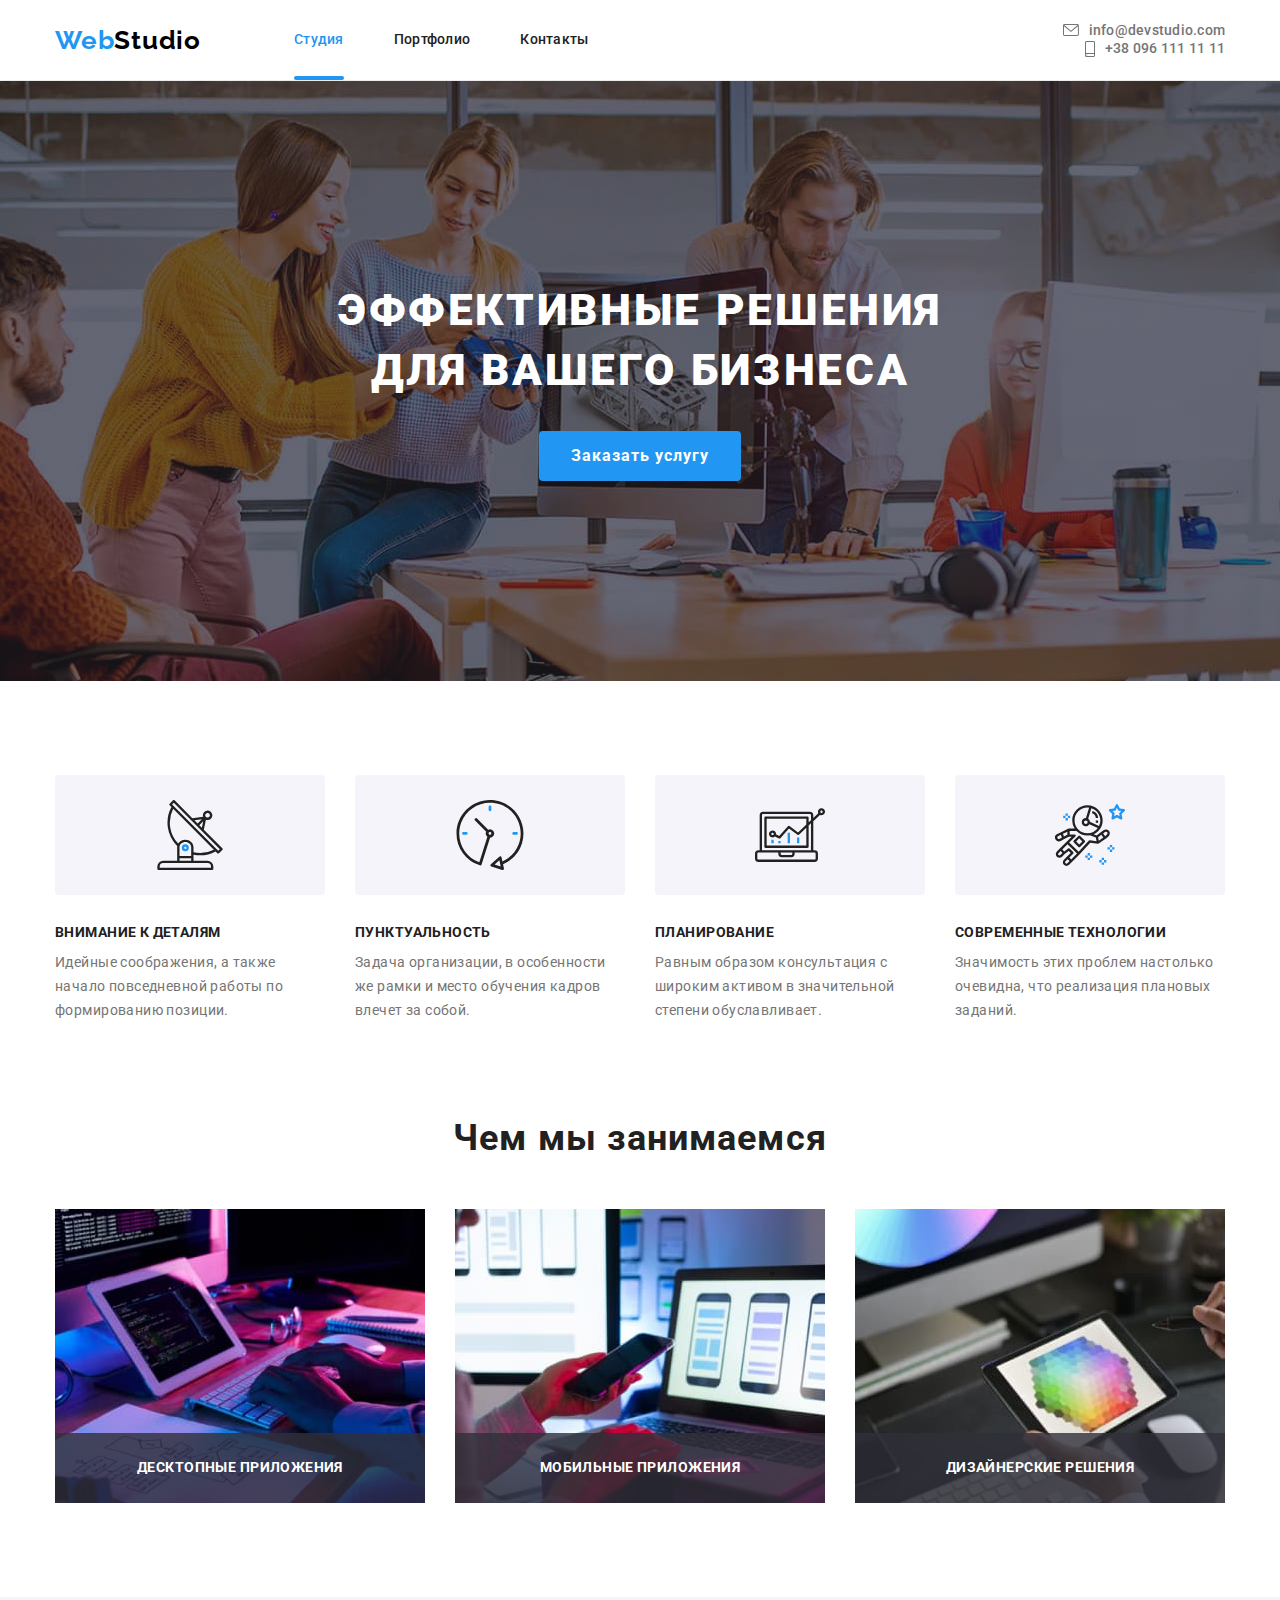
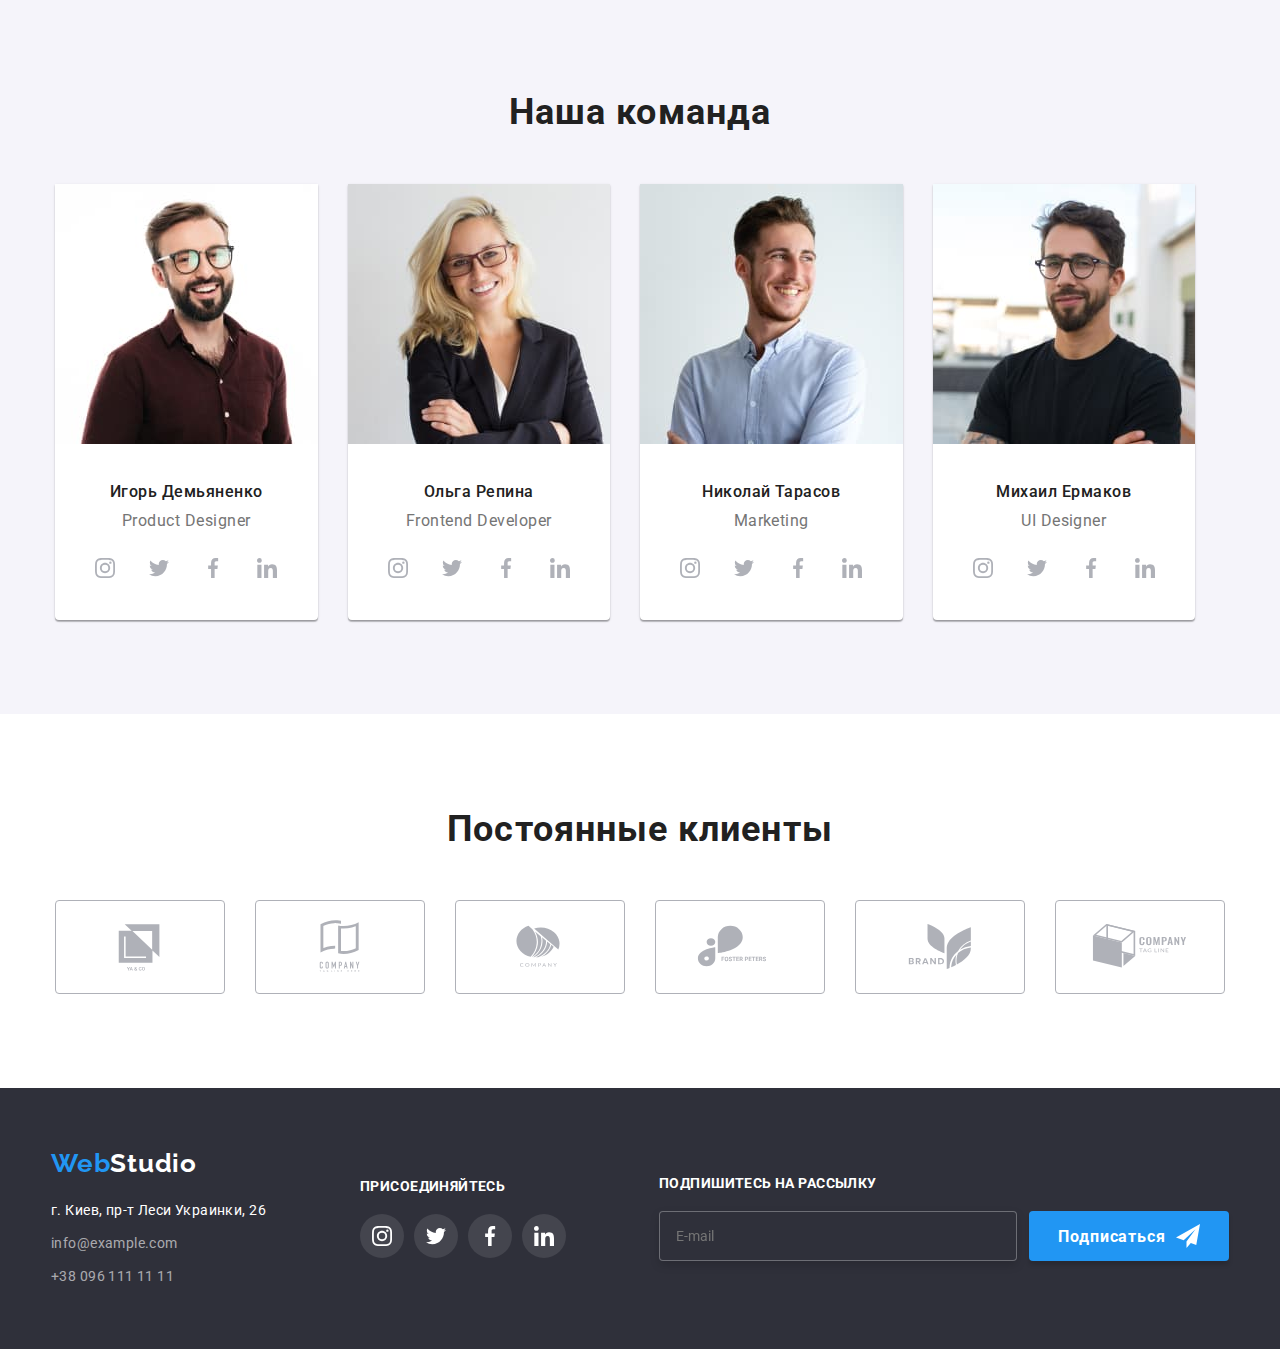
==== commit fe75b1bc: "2" ====
--- a/index.html
+++ b/index.html
@@ -1,476 +1,586 @@
 <!DOCTYPE html>
 <html lang="ru">
-<head>
-    <meta charset="UTF-8">
-    <meta http-equiv="X-UA-Compatible" content="IE=edge">
-    <meta name="viewport" content="width=device-width, initial-scale=1.0">
-    <title>WebStudio</title>
-    <link rel="preconnect" href="https://fonts.gstatic.com">
-    <link href="https://fonts.googleapis.com/css2?family=Raleway:wght@700&family=Roboto:wght@400;500;700;900&display=swap" rel="stylesheet">
+  <head>
+    <meta charset="UTF-8" />
+    <meta http-equiv="X-UA-Compatible" content="IE=edge" />
+    <meta name="viewport" content="width=device-width, initial-scale=1.0" />
+    <link rel="preconnect" href="https://fonts.gstatic.com" />
+    <link
+      href="https://fonts.googleapis.com/css2?family=Raleway:wght@700&family=Roboto:wght@400;500;700;900&display=swap"
+      rel="stylesheet"
+    />
     <link
       rel="stylesheet"
-      href="./css/modern-normolize.css">
-    <link rel="stylesheet" href="./css/main.min.css">
-    <!-- <link rel="stylesheet" href="./css/styles.css"> -->
-</head>
-
-<body>
-    <header class="header">
-        <div class="container header-container">
-            <a class="header__logo link" href="./index.html"><span class="firts-logo-word">Web</span>Studio</a>
-            <nav class="navigation">
-                <ul class="menu list">
-                    <li class="menu__item">
-                        <a class="menu__link studio-underline link" href="./index.html">Студия</a>
-                    </li>
-                    <li class="menu__item">
-                        <a class="menu__link link" href="portfolio.html">Партфолио</a></li>
-                    <li class="menu__item"><a class="menu__link link" href="">Контакты</a>
-                    </li>
-                </ul>
-            </nav>
-        
-            <ul class="header-adress list">
-                <li class="mail-item">
-                    <a class="mail-link link" href="mailto:info@devstudio.com">    
-                    <svg width="16" height="12" class="mail-svg">
-                        <use href="./img/sprite.svg#mail"></use>
-                    </svg>info@devstudio.com
-                    </a>
+      href="https://cdnjs.cloudflare.com/ajax/libs/modern-normalize/1.0.0/modern-normalize.min.css"
+    />
+    <link rel="stylesheet" href="./css/main.min.css" />
+    <title>Студия</title>
+  </head>
+  <body>
+    <header>
+      <div class="container header">
+        <a href="#" aria-label="Страница WebStudio" class="logo">
+          <span class="logo__part-text">Web</span>Studio</a
+        >
+        <button
+          type="button"
+          class="btn-mobile-menu"
+          aria-expanded="false"
+          aria-controls="menu-mobile"
+          data-menu-button
+        >
+          <svg width="40px" height="40px" aria-label="Переключатель мобильного меню">
+            <use
+              class="btn-mobile-menu__icon-cross"
+              href="./images/icon.svg#icon-close-menu-mobile">
+            </use>
+            <use
+              class="btn-mobile-menu__icon-burger"
+              href="./images/icon.svg#icon-menu-mobile">
+            </use>
+          </svg>
+        </button>
+        <nav class="navigation" id="menu-mobile" data-menu>
+          <ul class="navigation__list">
+            <li class="navigation__item navigation__current-page">
+              <a href="#" class="navigation__link navigation__current-page-link">Студия</a>
+            </li>
+            <li class="navigation__item">
+              <a href="./portfolio.html" class="navigation__link">Портфолио</a>
+            </li>
+            <li class="navigation__item">
+              <a href="#" class="navigation__link">Контакты</a>
+            </li>
+          </ul>
+
+          <ul class="contacts">
+            <li class="contacts__item ">
+                <a class="contacts__icon-link contacts__icon-link--phone" href="tel:+380961111111">
+                  <svg class="contacts__icon contacts__phone" width="10px" height="16px">
+                    <use href="./images/icon.svg#icon-smartphone"></use></svg>+38 096 111 11 11</a>
+              </li>
+            <li class="contacts__item">
+              <a class="contacts__icon-link contacts__icon-link--email" href="mailto:info@devstudio.com">
+                <svg class="contacts__icon contacts__email" width="16px" height="12px">
+                  <use href="./images/icon.svg#icon-envelope"></use></svg>info@devstudio.com</a>
+            </li>
+            
+          </ul>
+          <ul class="social-list">
+              <li class="social-list__item"><a href="#" class="social-list__link">Instagram</a></li>
+              <li class="social-list__item"><a href="#" class="social-list__link">Twitter</a></li>
+              <li class="social-list__item"><a href="#" class="social-list__link">Facebook</a></li>
+              <li class="social-list__item"><a href="#" class="social-list__link">LinkedIn</a></li>
+          </ul>
+        </nav>
+      </div>
+    </header>
+
+    <main>
+      <!-- HERO -->
+
+      <section class="hero">
+        <div class="container">
+        <h1 class="hero__title">Эффективные решения <br> для вашего бизнеса</h1>
+        <button type="button" class="btn-serves-reserved" data-modal-open >Заказать услугу</button>
+        </div>
+    </section>
+
+      <!-- /HERO -->
+
+      <!-- FEATURES -->
+          
+        <section class="features">
+            <div class="container">
+        <h2 class="visually-hidden">features</h2>  
+       
+    <ul class="features__list">
+            <li class="features__item">
+                <div class="features__icon">
+                <svg  width="70" height="70" >
+                    <use href="./images/icon.svg#icon-antenna" ></use>    
+                </svg>
+            </div>
+            <h3 class="features__title">Внимание к деталям</h3>
+            <p class="features__description">Идейные соображения, а также начало повседневной работы по формированию позиции.</p>
+        </li>
+        <li class="features__item">
+            <div class="features__icon">
+                <svg  width="70" height="70" >
+                    <use href="./images/icon.svg#icon-clock" ></use>    
+                </svg>
+            </div>
+            <h3 class="features__title">Пунктуальность</h3>
+            <p class="features__description">Задача организации, в особенности же рамки и место обучения кадров влечет за собой.</p>
+        </li>
+        <li class="features__item">
+            <div class="features__icon">
+                <svg  width="70" height="70" >
+                    <use href="./images/icon.svg#icon-diagram" ></use>    
+                </svg>
+            </div>
+            <h3 class="features__title">Планирование</h3>
+            <p class="features__description">Равным образом консультация с широким активом в значительной степени обуславливает.</p>
+        </li>
+        <li class="features__item">
+            <div class="features__icon">
+                <svg  width="70" height="70" >
+                    <use href="./images/icon.svg#icon-astronaut" ></use>    
+                </svg>
+            </div>
+            <h3 class="features__title">Современные технологии</h3>
+            <p class="features__description">Значимость этих проблем настолько очевидна, что реализация плановых заданий.</p>
+        </li>
+    </ul>
+        </div>
+        </section>
+
+      <!-- /FEATURES -->
+
+      <!-- WHAT DO WE DO -->
+
+       <section class="what-we-do">
+            <div class="container"> 
+                <h2 class="what-we-do__tittle">Чем мы занимаемся</h2>
+            <ul class="what-we-do__list">
+                <li class="what-we-do__item">
+                    <img 
+                    srcset="./images/wwd.jpg 1x, ./images/wwd@2x.jpg 2x"
+                    src="./images/wwd.jpg" 
+                    alt="пишем код" 
+                    width="370" 
+                    class="what-we-do__image">
+                    <h3 class="what-we-do__description">Десктопные приложения</h3>
                 </li>
-                <li class="tel-item">
-                    <a class="tel-link link" href="tel:+380991111111">
-                        <svg width="10" height="16" class="tel-svg">
-                            <use href="./img/sprite.svg#tel"></use>
-                        </svg>+38 099 111 11 11
-                    </a>
+                <li class="what-we-do__item">
+                    <img 
+                    srcset="./images/wwd-1.jpg 1x, ./images/wwd@2x-1.jpg 2x"
+                    src="./images/wwd-1.jpg" 
+                    alt="Разрабатываем приложения"
+                     width="370"
+                     class="what-we-do__image" >
+                    <h3 class="what-we-do__description">Мобильные приложения</h3>
+                </li>
+                <li class="what-we-do__item">
+                    <img 
+                    srcset="./images/wwd-2.jpg 1x, ./images/wwd@2x-2.jpg 2x"
+                    src="./images/wwd-2.jpg" 
+                    alt="Оформляем красиво" 
+                    width="370"
+                    class="what-we-do__image">
+                    <h3 class="what-we-do__description">Дизайнерские решения</h3>
                 </li>
             </ul>
-        </div>
-    </header>
-
-    <main class="main">
-        <section class="hero">
-            <div class="container">
-                <h1 class="main-title">Эффективные решения для вашего бизнеса</h1>
-                <button class="modal-btn" data-modal-open type="button">Заказать услугу</button>
-            </div>
-        </section>  
-
-        <section class="advantages">
-            <div class="container">
-                <ul class="advantages-list list">
-                    <li class="advantages-list-item">
-                        <div class="advantages-list-img">
-                            <svg>
-                                <use href="./img/sprite.svg#antenna"></use>
-                            </svg>
-                        </div>
-                        <h3 class="advantages-list-subtitle">Внимание к деталям</h3>
-                        <p>Идейные соображения, а также начало повседневной работы по формированию позиции.</p>
-                    </li>
-                    <li class="advantages-list-item">
-                        <div class="advantages-list-img">
-                            <svg>
-                                <use href="./img/sprite.svg#clock"></use>
-                            </svg>
-                        </div>
-                        <h3 class="advantages-list-subtitle">Пунктуальность</h3>
-                        <p>Задача организации, в особенности же рамки и место обучения кадров влечет за собой.</p>
-                    </li>
-                    <li class="advantages-list-item">
-                        <div class="advantages-list-img">
-                            <svg>
-                                <use href="./img/sprite.svg#diagram"></use>
-                            </svg>
-                        </div>
-                        <h3 class="advantages-list-subtitle">Планирование</h3>
-                        <p>Равным образом консультация с широким активом в значительной степени обуславливает.</p>
-                    </li>
-                    <li class="advantages-list-item">
-                        <div class="advantages-list-img">
-                            <svg>
-                                <use href="./img/sprite.svg#astronaut"></use>
-                            </svg>
-                        </div>
-                        <h3 class="advantages-list-subtitle">Современные технологии</h3>
-                        <p>Значимость этих проблем настолько очевидна, что реализация плановых заданий.</p>
+            </div>
+        </section> 
+
+      <!-- /WHAT DO WE DO -->
+
+      <!-- OUR TEAM -->
+                 
+    <section class="our-team-section">
+
+    <div class="container">
+        <h2 class="our-team-section__tittle">Наша команда</h2>
+    
+    <ul class="our-team-list">
+        <li class="our-team-list__member">
+                <img 
+                srcset=" 
+                ./images/member-mobile.jpg 450w,
+                ./images/member-mobile@2x.jpg 900w,
+                ./images/member-tablet.jpg 354w,
+                ./images/member-tablet@2x.jpg 708w,
+                ./images/member-desktop.jpg 270w,
+                ./images/member-desktop@2x.jpg  540w"
+                sizes="(min-width: 1200px) 270px, (min-width: 768px) 354px, (min-width: 480px) 450px"
+                src="./images/member-mobile.jpg" 
+                
+                alt="Игорь Демьяненко" >
+            <div class="our-team-list__wrapper-description">
+                <h3 class="our-team-list__name">Игорь Демьяненко</h3>
+                <p class="our-team-list__position">Product Designer</p>
+                <ul class="icon-social-links-member">
+                        <li class="icon-social-links-member__item">
+                        <a href="#" class="social-link">
+                        <svg class="social-link__icon"  >
+                            <use href="./images/icon.svg#icon-instagram" ></use>    
+                        </svg>
+                    </a>
+                        </li>
+                    <li class="icon-social-links-member__item">
+                    <a href="#" class="social-link">
+                        <svg class="social-link__icon"  >
+                            <use href="./images/icon.svg#icon-twitter" ></use>    
+                        </svg>
+                    </a>
+                        </li>
+                    <li class="icon-social-links-member__item">
+                    <a href="#" class="social-link">
+                        <svg class="social-link__icon" >
+                            <use href="./images/icon.svg#icon-facebook"></use>    
+                        </svg>
+                    </a>
+                        </li>
+                    <li class="icon-social-links-member__item">
+                    <a href="#" class="social-link">
+                        <svg class="social-link__icon" >
+                            <use href="./images/icon.svg#icon-linkedin"></use>    
+                        </svg>
+                    </a>
                     </li>
                 </ul>
-            </div>
-        </section>
-
-        <section class="about">
-            <div class="container">
-                <h2 class="about-title">Чем мы занимаемся</h2>
-                <ul class="about-img list">
-                    <li class="about-item">
-                        <div class="about-img-wrapper">
-                            <img class="img-item" src="./img/what-we-do/img.jpg" alt="печатает на клавиатуре" width="370" height="294">
-                            <p class="paragraph-about">Десктопные приложения</p>
-                        </div>
-                    </li>
-                    <li class="about-item">
-                        <div class="about-img-wrapper">
-                            <img class="img-item" src="./img/what-we-do/img-1.jpg" alt="держит телефон в руке и смотрит что-то в ноутбуке" width="370" height="294">
-                            <p class="paragraph-about">Мобильные приложения</p>
-                        </div>
-                    </li>
-                    <li class="about-item">
-                        <div class="about-img-wrapper">
-                            <img class="img-item" src="./img/what-we-do/img-2.jpg" alt="выбирает цвет на планшете" width="370" height="294">
-                            <p class="paragraph-about">Дизайнерские решения</p>
-                        </div>
-                    </li>
-                </ul>
-            </div>
-        </section>
-
-        <section class="team">
-            <div class="container">
-                <h2 class="team-title">Наша команда</h2>
-                <ul class="team-list list">
-                    <li class="team-item">
-                        <img class="team-img" src="./img/our-team/img.jpg" alt="Игорь Демьяненко" width="270" height="260">
-                        <div class="teammate-about">
-                            <h3 class="team-memder-name">Игорь Демьяненко</h3>
-                            <p class="team-memder-prof" lang="en">Product Designer</p>
-                            <ul class="social-list list">
-                                <li class="social-item">
-                                    <a href="" class="social-list-link">
-                                        <svg width="20" height="20" class="social-list-icon">
-                                            <use href="./img/sprite.svg#instagram"></use>
-                                        </svg>
-                                    </a>
-                                </li>
-                                <li class="social-item">
-                                    <a href="" class="social-list-link">
-                                        <svg width="20" height="20" class="social-list-icon">
-                                            <use href="./img/sprite.svg#twitter"></use>
-                                        </svg>
-                                    </a>
-                                </li>
-                                <li class="social-item">
-                                    <a href="" class="social-list-link">
-                                        <svg width="20" height="20" class="social-list-icon">
-                                            <use href="./img/sprite.svg#facebook"></use>
-                                        </svg>
-                                    </a>
-                                </li>
-                                <li class="social-item">
-                                    <a href="" class="social-list-link">
-                                        <svg width="20" height="20" class="social-list-icon">
-                                            <use href="./img/sprite.svg#linkedin"></use>
-                                        </svg>
-                                    </a>
-                                </li>
-                            </ul>
-                        </div>
-                    </li>
-                    <li class="team-item">
-                        <img class="team-img" src="./img/our-team/img-1.jpg" alt="Ольга Репина" width="270" height="260">
-                        <div class="teammate-about">
-                            <h3 class="team-memder-name">Ольга Репина</h3>
-                            <p class="team-memder-prof" lang="en">Frontend Developer</p>
-                            <ul class="social-list list">
-                                <li class="social-item">
-                                    <a href="" class="social-list-link">
-                                        <svg width="20" height="20" class="social-list-icon">
-                                            <use href="./img/sprite.svg#instagram"></use>
-                                        </svg>
-                                    </a>
-                                </li>
-                                <li class="social-item">
-                                    <a href="" class="social-list-link">
-                                        <svg width="20" height="20" class="social-list-icon">
-                                            <use href="./img/sprite.svg#twitter"></use>
-                                        </svg>
-                                    </a>
-                                </li>
-                                <li class="social-item">
-                                    <a href="" class="social-list-link">
-                                        <svg width="20" height="20" class="social-list-icon">
-                                            <use href="./img/sprite.svg#facebook"></use>
-                                        </svg>
-                                    </a>
-                                </li>
-                                <li class="social-item">
-                                    <a href="" class="social-list-link">
-                                        <svg width="20" height="20" class="social-list-icon">
-                                            <use href="./img/sprite.svg#linkedin"></use>
-                                        </svg>
-                                    </a>
-                                </li>
-                            </ul>
-                        </div>
-                    </li>
-                    <li class="team-item">
-                        <img class="team-img" src="./img/our-team/img-2.jpg" alt="Николай Тарасов" width="270" height="260">
-                        <div class="teammate-about">
-                            <h3 class="team-memder-name">Николай Тарасов</h3>
-                            <p class="team-memder-prof" lang="en">Marketing</p>
-                            <ul class="social-list list">
-                                <li class="social-item">
-                                    <a href="" class="social-list-link">
-                                        <svg width="20" height="20" class="social-list-icon">
-                                            <use href="./img/sprite.svg#instagram"></use>
-                                        </svg>
-                                    </a>
-                                </li>
-                                <li class="social-item">
-                                    <a href="" class="social-list-link">
-                                        <svg width="20" height="20" class="social-list-icon">
-                                            <use href="./img/sprite.svg#twitter"></use>
-                                        </svg>
-                                    </a>
-                                </li>
-                                <li class="social-item">
-                                    <a href="" class="social-list-link">
-                                        <svg width="20" height="20" class="social-list-icon">
-                                            <use href="./img/sprite.svg#facebook"></use>
-                                        </svg>
-                                    </a>
-                                </li>
-                                <li class="social-item">
-                                    <a href="" class="social-list-link">
-                                        <svg width="20" height="20" class="social-list-icon">
-                                            <use href="./img/sprite.svg#linkedin"></use>
-                                        </svg>
-                                    </a>
-                                </li>
-                            </ul>
-                        </div>
-                    </li >
-                    <li class="team-item">
-                        <img class="team-img" src="./img/our-team/img-3.jpg" alt="Михаил Ермаков" width="270" height="260">
-                        <div class="teammate-about">
-                            <h3 class="team-memder-name">Михаил Ермаков</h3>
-                            <p class="team-memder-prof" lang="en">UI Designer</p>
-                            <ul class="social-list list">
-                                <li class="social-item">
-                                    <a href="" class="social-list-link">
-                                        <svg width="20" height="20" class="social-list-icon">
-                                            <use href="./img/sprite.svg#instagram"></use>
-                                        </svg>
-                                    </a>
-                                </li>
-                                <li class="social-item">
-                                    <a href="" class="social-list-link">
-                                        <svg width="20" height="20" class="social-list-icon">
-                                            <use href="./img/sprite.svg#twitter"></use>
-                                        </svg>
-                                    </a>
-                                </li>
-                                <li class="social-item">
-                                    <a href="" class="social-list-link">
-                                        <svg width="20" height="20" class="social-list-icon">
-                                            <use href="./img/sprite.svg#facebook"></use>
-                                        </svg>
-                                    </a>
-                                </li>
-                                <li class="social-item">
-                                    <a href="" class="social-list-link">
-                                        <svg width="20" height="20" class="social-list-icon">
-                                            <use href="./img/sprite.svg#linkedin"></use>
-                                        </svg>
-                                    </a>
-                                </li>
-                            </ul>
-                        </div>
-                    </li> 
-                </ul>
-            </div>
-        </section>
+        </div>
+        </li>
+        <li class="our-team-list__member">
+            <img 
+            srcset=" 
+                ./images/member-1-mobile.jpg 450w,
+                ./images/member-1-mobile@2x.jpg 900w,
+                ./images/member-1-tablet.jpg 354w,
+                ./images/member-1-tablet@2x.jpg 708w,
+                ./images/member-1-desktop.jpg 270w,
+                ./images/member-1-desktop@2x.jpg  540w"
+                sizes="(min-width: 1200px) 270px, (min-width: 768px) 354px, (min-width: 480px) 450px"
+                src="./images/member-1-mobile.jpg" 
+                
+            
+             alt="Ольга Репина" >
+            <div class="our-team-list__wrapper-description">
+                <h3 class="our-team-list__name">Ольга Репина</h3>
+                <p class="our-team-list__position">Frontend Developer</p>
+                <ul class="icon-social-links-member">
+                    <li class="icon-social-links-member__item">
+                    <a href="#" class="social-link">
+                    <svg class="social-link__icon"  >
+                        <use href="./images/icon.svg#icon-instagram" ></use>    
+                    </svg>
+                </a>
+                    </li>
+                <li class="icon-social-links-member__item">
+                <a href="#" class="social-link">
+                    <svg class="social-link__icon"  >
+                        <use href="./images/icon.svg#icon-twitter" ></use>    
+                    </svg>
+                </a>
+                    </li>
+                <li class="icon-social-links-member__item">
+                <a href="#" class="social-link">
+                    <svg class="social-link__icon" >
+                        <use href="./images/icon.svg#icon-facebook"></use>    
+                    </svg>
+                </a>
+                    </li>
+                <li class="icon-social-links-member__item">
+                <a href="#" class="social-link">
+                    <svg class="social-link__icon" >
+                        <use href="./images/icon.svg#icon-linkedin"></use>    
+                    </svg>
+                </a>
+                 </li>
+            </ul>
+            </div>
+            
+        </li>
+        <li class="our-team-list__member">
+            <img
+            srcset=" 
+                ./images/member-2-mobile.jpg 450w,
+                ./images/member-2-mobile@2x.jpg 900w,
+                ./images/member-2-tablet.jpg 354w,
+                ./images/member-2-tablet@2x.jpg 708w,
+                ./images/member-2-desktop.jpg 270w,
+                ./images/member-2-desktop@2x.jpg  540w"
+                sizes="(min-width: 1200px) 270px, (min-width: 768px) 354px, (min-width: 480px) 450px"
+                src="./images/member-2-mobile.jpg" 
+                
+                alt="Николай Тарасов" >
+            <div class="our-team-list__wrapper-description">
+                <h3 class="our-team-list__name">Николай Тарасов</h3>
+                <p class="our-team-list__position">Marketing</p>
+                <ul class="icon-social-links-member">
+                    <li class="icon-social-links-member__item">
+                    <a href="#" class="social-link">
+                    <svg class="social-link__icon" >
+                        <use href="./images/icon.svg#icon-instagram" ></use>    
+                    </svg>
+                </a>
+                    </li>
+                <li class="icon-social-links-member__item">
+                <a href="#" class="social-link">
+                    <svg class="social-link__icon"  >
+                        <use href="./images/icon.svg#icon-twitter" ></use>    
+                    </svg>
+                </a>
+                    </li>
+                <li class="icon-social-links-member__item">
+                <a href="#" class="social-link">
+                    <svg class="social-link__icon" >
+                        <use href="./images/icon.svg#icon-facebook"></use>    
+                    </svg>
+                </a>
+                    </li>
+                <li class="icon-social-links-member__item">
+                <a href="#" class="social-link">
+                    <svg class="social-link__icon" >
+                        <use href="./images/icon.svg#icon-linkedin"></use>    
+                    </svg>
+                </a>
+                 </li>
+            </ul>
+            </div>
+            
+        </li>
+        <li class="our-team-list__member">
+            <img 
+            srcset=" 
+                ./images/member-3-mobile.jpg 450w,
+                ./images/member-3-mobile@2x.jpg 900w,
+                ./images/member-3-tablet.jpg 354w,
+                ./images/member-3-tablet@2x.jpg 708w,
+                ./images/member-3-desktop.jpg 270w,
+                ./images/member-3-desktop@2x.jpg  540w"
+                sizes="(min-width: 1200px) 270px, (min-width: 768px) 354px, (min-width: 480px) 450px"
+                src="./images/member-3-mobile.jpg" 
+
+                 alt="Михаил Ермаков" >
+            <div class="our-team-list__wrapper-description">
+                <h3 class="our-team-list__name">Михаил Ермаков</h3>
+                <p class="our-team-list__position">UI Designer</p>
+                <ul class="icon-social-links-member">
+                    <li class="icon-social-links-member__item">
+                    <a href="#" class="social-link">
+                    <svg class="social-link__icon"  >
+                        <use href="./images/icon.svg#icon-instagram" ></use>    
+                    </svg>
+                </a>
+                    </li>
+                <li class="icon-social-links-member__item">
+                <a href="#" class="social-link">
+                    <svg class="social-link__icon"  >
+                        <use href="./images/icon.svg#icon-twitter" ></use>    
+                    </svg>
+                </a>
+                    </li>
+                <li class="icon-social-links-member__item">
+                <a href="#" class="social-link">
+                    <svg class="social-link__icon" >
+                        <use href="./images/icon.svg#icon-facebook"></use>    
+                    </svg>
+                </a>
+                    </li>
+                <li class="icon-social-links-member__item">
+                <a href="#" class="social-link">
+                    <svg class="social-link__icon" >
+                        <use href="./images/icon.svg#icon-linkedin"></use>    
+                    </svg>
+                </a>
+                 </li>
+            </ul>
+        </div>
+        </li>
+    </ul>
+        </div>
+    </section>
+
+      <!-- /OUR TEAM -->
+
+      <!-- Regular customers-->
+
+      <section class="regular-customers">
+                <div class="container">
+                <h2 class="regular-customers__tittle">Постоянные клиенты</h2>
+               <ul class="regular-customers-list">
+                   <li class="regular-customers-list__client">
+                       <a class="regular-customers-list__link" href="#">
+                           <svg class="regular-customers-list__client-logo">
+                               <use href="./images/icon.svg#icon-logo"></use>
+                           </svg>
+                       </a>
+                   </li>
+                   <li class="regular-customers-list__client">
+                       <a class="regular-customers-list__link"  href="#">
+                           <svg class="regular-customers-list__client-logo">
+                               <use href="./images/icon.svg#icon-logo-1"></use>
+                           </svg>
+                       </a>
+                   </li>
+                   <li class="regular-customers-list__client">
+                       <a class="regular-customers-list__link" href="#">
+                           <svg class="regular-customers-list__client-logo">
+                               <use href="./images/icon.svg#icon-logo-2"></use>
+                           </svg>
+                       </a>
+                   </li>
+                   <li class="regular-customers-list__client">
+                       <a class="regular-customers-list__link" href="#">
+                           <svg class="regular-customers-list__client-logo">
+                               <use href="./images/icon.svg#icon-logo-3"></use>
+                           </svg>
+                       </a>
+                   </li>
+                   <li class="regular-customers-list__client">
+                       <a class="regular-customers-list__link" href="#">
+                           <svg class="regular-customers-list__client-logo">
+                               <use href="./images/icon.svg#icon-logo-4"></use>
+                           </svg>
+                       </a>
+                   </li>
+                   <li class="regular-customers-list__client">
+                       <a class="regular-customers-list__link" href="#">
+                           <svg class="regular-customers-list__client-logo">
+                               <use href="./images/icon.svg#icon-logo-5"></use>
+                           </svg>
+                       </a>
+                   </li>
+               </ul>
+
+
+                </div>
+            </section>
+
+      <!-- /Regular customers-->
+    </main>
+
+    
+        <footer>
+        <div class="container">
+           <div class="wrapper-footer">
+            <div class="adress-wrapper"> 
+               <a href="#" aria-label="Страница WebStudio" class="logo logo--fotter">
+                <span class="logo__part-text">Web</span><span class="logo__part-text--white">Studio</span></a>
+    <address class="address-footer">г. Киев, пр-т Леси Украинки, 26
+        <a href="mailto:info@example.com" class="address-footer__contact">info@example.com</a>
+        <a href="tel:+380961111111" class="address-footer__contact">+38 096 111 11 11</a>
+    </address>
+        </div>
+        <div class="icon-social-links-footer">
+        <h3 class="icon-social-links-footer__tittle">Присоединяйтесь</h3>
+        <ul class="social-links-list">
+            <li class="social-links-list__item">
+                <a href="#" class="social-links-list__link">
+                <svg class="social-links-list__icon">
+                    <use href="./images/icon.svg#icon-instagram" ></use>    
+                </svg>
+            </a>
+        </li>
+            <li class="social-links-list__item"> 
+                 <a href="#" class="social-links-list__link">
+                <svg class="social-links-list__icon"  >
+                    <use href="./images/icon.svg#icon-twitter" ></use>    
+                </svg>
+            </a>
+            </li>
+            <li class="social-links-list__item"> 
+                <a href="#" class="social-links-list__link">
+                <svg class="social-links-list__icon" >
+                    <use href="./images/icon.svg#icon-facebook"></use>    
+                </svg>
+            </a>
+            </li>
+            <li class="social-links-list__item">
+                <a href="#" class="social-links-list__link">
+                <svg class="social-links-list__icon" >
+                    <use href="./images/icon.svg#icon-linkedin"></use>    
+                </svg>
+            </a>      
+        </li>
+        </ul>
+            </div>
+
+             <div class="form-subscription-wrapper">
+                <h3 class="form-subscription-wrapper__tittle">Подпишитесь на рассылку</h3>
+                <form name="form-subscription"
+                 autocomplete="off"
+                  class="form-subscription" >
+                    <input type="email" 
+                    name="email"
+                     placeholder="E-mail"
+                     class="form-subscription__input" />
+                    <button type="submit" class="btn-subscribe">
+                        <span class="btn-subscribe__name">Подписаться</span>
+                        <svg class="btn-subscribe__icon">
+                            <use href="./images/icon.svg#icon-send"></use>
+                        </svg>
+                    </button>
+                </form>              
+             </div>          
+                   
+         </div>
+        </div>
+        </footer> 
         
-        <section class="our-clients">
-            <div class="container">
-                <h2 class="title-clients">Постоянные клиенты</h2>
-                <ul class="clients-list list">
-                    <li class="clients-list-item">
-                        <a href="" class="clients-list-link link">
-                            <svg width="106" height="60" class="icon-company not-active-icon">
-                                <use href="./img/sprite.svg#comp-1"></use>
-                            </svg>
-                        </a>
-                    </li>
-                    <li class="clients-list-item">
-                        <a href="" class="clients-list-link link">
-                            <svg width="106" height="60" class="icon-company not-active-icon">
-                                <use href="./img/sprite.svg#comp-2"></use>
-                            </svg>
-                        </a>
-                    </li>
-                    <li class="clients-list-item">
-                        <a href="" class="clients-list-link link">
-                            <svg width="106" height="60" class="icon-company not-active-icon">
-                                <use href="./img/sprite.svg#comp-3"></use>
-                            </svg>
-                        </a>
-                    </li>
-                    <li class="clients-list-item">
-                        <a href="" class="clients-list-link link">
-                            <svg width="106" height="60" class="icon-company not-active-icon">
-                                <use href="./img/sprite.svg#comp-4"></use>
-                            </svg>
-                        </a>
-                    </li>
-                    <li class="clients-list-item">
-                        <a href="" class="clients-list-link link">
-                            <svg width="106" height="60" class="icon-company not-active-icon">
-                                <use href="./img/sprite.svg#comp-5"></use>
-                            </svg>
-                        </a>
-                    </li>
-                    <li class="clients-list-item">
-                        <a href="" class="clients-list-link link">
-                            <svg width="106" height="60" class="icon-company not-active-icon">
-                                <use href="./img/sprite.svg#comp-6"></use>
-                            </svg>
-                        </a>
-                    </li>
-                </ul>
-            </div>
-        </section>
-    </main>
-    
-    <footer class="footer">
-            <div class="container footer-wrapper">
-                <div class="adress-links">
-                    <a class="link-footer-logo link" href="./index.html">
-                        <span class="firts-logo-word">Web</span>Studio
-                    </a>
-                    <address class="footer-address">
-                        <ul class="footer-address-list list">
-                            <li class="footer-address-item-map">
-                                <a class="map-footer link" href="https://goo.gl/maps/gDfrfNS6ACvuo2iM8" target="_blank" rel="noopener noreferrer">г. Киев, пр-т Леси Украинки, 26</a>                    
-                            </li>
-                            <li class="footer-address-item-mail">
-                                <a class="mail-footer link" href="mailto:info@example.com">info@example.com</a>
-                            </li>
-                            <li class="footer-address-item-tel">
-                                <a class="tel-footer link" href="tel:+380991111111">+38 099 111 11 11</a>
-                            </li>
-                        </ul>
-                    </address>
-                </div>
-                <div class="footer-social-networks-wrapper">
-                    <p>присоединяйтесь</p>
-                    <ul class="social-icons-list list">
-                        <li class="social-icon-list-item">
-                            <a href="#" class="social-icon-link link">
-                                <svg width="20" height="20" class="social-icon">
-                                    <use href="./img/sprite.svg#instagram"></use>
-                                </svg>
-                            </a>
-                        </li>
-                        <li class="social-icon-list-item">
-                            <a href="#" class="social-icon-link link">
-                                <svg width="20" height="20" class="social-icon">
-                                    <use href="./img/sprite.svg#twitter"></use>
-                                </svg>
-                            </a>
-                        </li>
-                        <li class="social-icon-list-item">
-                            <a href="#" class="social-icon-link link">
-                                <svg width="20" height="20" class="social-icon">
-                                    <use href="./img/sprite.svg#facebook"></use>
-                                </svg>
-                            </a>
-                        </li>
-                        <li class="social-icon-list-item">
-                            <a href="#" class="social-icon-link link">
-                                <svg width="20" height="20" class="social-icon">
-                                    <use href="./img/sprite.svg#linkedin"></use>
-                                </svg>
-                            </a>
-                        </li>
-                    </ul>
-                </div>
-
-                <div class="footer-form-group">
-                    <p class="footer-social-paragraph">Подпишитесь на рассылку</p>
-                    <form autocomplete="off" novalidate >
-                        <div class="footer-form">
-                            <input class="email-form-input" 
-                            type="email" 
-                            name="user-mail" 
-                            placeholder="E-mail">
-                            <button type="submit" class="telegram-btn">
-                            Подписаться
-                            <svg class="subscription" width="24" height="24">
-                              <use href="./img/sprite.svg#icon-send"></use>
-                            </svg>
-                            </button>
-                        </div>
-                    </form>
-                </div>
-                    
-            </div>
-    </footer> 
-    <div class="backdrop is-hidden" data-modal>
-        <div class="modal">
-            <button type="button" class="modal-close-btn" data-modal-close>
-                <svg class="modal-close-button">
-                    <use href="./img/sprite.svg#modal-close-button"></use>
+   <div class="backdrop is-hidden" data-modal>
+       <div class="modal">
+            <button type="button" class="modal__btn-close is-hidden" data-modal-close>
+                <svg class="modal__icon-close">
+                    <use href="./images/icon.svg#icon-closed" ></use>
                 </svg>
             </button>
 
-            <form action="#" method="POST" class="modal-form" >
-                <p class="modal-form-head">Оставьте свои данные, мы вам перезвоним</p>
-               
-                <label class="modal-form-field">
+            <div class="registration-form">
+
+                <h2 class="registration-form__tittle">Оставьте свои данные, мы вам перезвоним</h2>
+
+            <form class="signup-form" name="signup-form" autocomplete="off">
+                <label class="signup-form__lable">
                     Имя
-                    <span class="modal-form-input-wrapper">
-                        <input type="text" name="user-name" class="modal-form-input" required min="2">
-                        <svg width="12" height="12" class="modal-icon">
-                            <use href="./img/sprite.svg#name"></use>
-                        </svg>
+                    <span class="icon-form-wrapper">
+                    <input type="text" name="name" required class="signup-form__input" />
+                    <svg class="signup-form__icon"  >
+                        <use href="./images/icon.svg#icon-person"></use>
+                    </svg>
                     </span>
-                    
                 </label>
-
-                <label class="modal-form-field">
+                <label class="signup-form__lable">
                     Телефон
-                    <span class="modal-form-input-wrapper">
-                        <input type="tel" name="user-phone" class="modal-form-input" required pattern="[0-9]{3}-[0-9]{3}-[0-9]{2}-[0-9]{2}" title="096-111-11-11"> 
-                        <svg width="13" height="13" class="modal-icon">
-                            <use href="./img/sprite.svg#phone"></use>
-                        </svg>
+                    <span class="icon-form-wrapper">
+                    <input type="tel" name="phone" required class="signup-form__input" />
+                    <svg  class="signup-form__icon" >
+                        <use href="./images/icon.svg#icon-phone"></use>
+                    </svg>
                     </span>
-                    
                 </label>
-                <label class="modal-form-field">
+                <label class="signup-form__lable">
                     Почта
-                    <span class="modal-form-input-wrapper">
-                        <input type="email" name="user-email"  class="modal-form-input">
-                        <svg width="15" height="12" class="modal-icon">
-                            <use href="./img/sprite.svg#email"></use>
-                        </svg>
+                    <span class="icon-form-wrapper">
+                    <input type="email" name="email" class="signup-form__input"/>
+                    <svg class="signup-form__icon" >
+                        <use href="./images/icon.svg#icon-email"></use>
+                    </svg>
                     </span>
-                   
-                </label>
-
-                <label class="modal-form-field">
-                    Комментарий
-                    <textarea class="modal-form-message" name="user-message" placeholder="Введите текст"></textarea>
                 </label>
                 
-                <div class="checkbox-policy-wrapper">
-                    <input type="checkbox" name="user-policy"  class="modal-form-checkbox visually-hidden" id="checkbox-policy">
-
-                    <label for="checkbox-policy" class="modal-form-checkbox-policy">Соглашаюсь с рассылкой и принимаю
-                        <a href="" class="modal-form-policy-link">Условия договора</a>
-                    </label>
+                <label class="signup-form__lable">
+                    Комментарий
+                    <textarea name="feedback" 
+                    placeholder="Введите текст" class="signup-form__textarea"></textarea>
+                </label>
+                               
+                
+                <label for="agree-with-contract" class="checkbox-label">
+                    <input class="checkbox-label__input  visually-hidden"  
+                    type="checkbox" 
+                    name="agree-with-contract" 
+                    value="agree" 
+                    id="agree-with-contract"
+                    required />
+                    <svg class="checkbox-label__icon">
+                        <use href="./images/icon.svg#icon-checkin"></use>
+                    </svg>
+                    <div class="contract-link__wrapper">
+                    <span>Соглашаюсь с рассылкой и принимаю &nbsp;</span>
+                    <a class="contract-link" href="#">Условия договора</a>
                 </div>
+                </label>
                 
-
-                <button type="submit" class="modal-form-btn">Отправить</button>
-
+                <button class="btn-submit" type="submit">Отправить</button>
             </form>
-        </div>
-    </div>
-    
+            </div>
+
+       </div>
+   </div> 
     <script src="./js/modal.js"></script>
-    
-</body>
-</html>+    <script src="./js/mobile-menu.js"></script>
+  </body>
+</html>
--- a/css/main.min.css
+++ b/css/main.min.css
@@ -1,2 +1,2 @@
-h1,h2,h3,h4,h5,h6,p{margin-top:0;margin-bottom:0}ul,ol{margin-top:0;margin-bottom:0;padding-left:0}img{display:block}.list{list-style:none}.link{text-decoration:none}body{font-family:Roboto, sans-serif;color:#212121}.container{width:1200px;padding-left:15px;padding-right:15px;margin:0 auto}:root{--accent-color: #2196f3;--grey-color: #757575;--white-color: #ffffff;--footer-font-color: rgba(255, 255, 255, 0.6);--bg-color: #f5f4fa;--animation-timing-function: cubic-bezier(0.4, 0, 0.2, 1)}.visually-hidden{position:absolute !important;clip:rect(1px 1px 1px 1px);clip:rect(1px, 1px, 1px, 1px);padding:0 !important;border:0 !important;height:1px !important;width:1px !important;overflow:hidden}.social-list{display:flex;justify-content:space-between;align-items:center;padding-left:32px;padding-right:32px;padding-top:16px}.social-list-icon{fill:#afb1b8;transition:250ms var(--animation-timing-function)}.social-list-link:hover .social-list-icon,.social-list-link:focus .social-list-icon{fill:var(--white-color)}.social-list-link{display:inline-flex;justify-content:center;align-items:center;width:44px;height:44px;border-radius:50%;transition:250ms var(--animation-timing-function)}.social-list-link:hover,.social-list-link:focus{background-color:var(--accent-color)}.footer-social-networks-wrapper{padding-right:93px}.footer-social-networks-wrapper p{margin-bottom:20px;font-weight:bold;font-size:14px;line-height:1.14;letter-spacing:0.03em;text-transform:uppercase;color:var(--white-color)}.social-icon-list-item{width:44px;height:44px;border-radius:50%;background-color:rgba(255,255,255,0.1)}.social-icons-list{display:flex}.footer-social-networks-wrapper p{text-transform:uppercase;font-size:14px;line-height:1.14;letter-spacing:0.03em;color:var(--white-color)}.social-icon-link{display:flex;justify-content:center;align-items:center;width:44px;height:44px;border-radius:50%}.social-icon-link:hover,.social-icon-link:focus{background-color:var(--accent-color);transition:250ms var(--animation-timing-function)}.social-icon{fill:var(--white-color)}.social-icon-link:hover .social-icon,.social-icon-link:focus .social-icon{fill:var(--white-color);transition:250ms var(--animation-timing-function)}.social-icon-list-item{margin-right:10px}.social-icon-list-item:not(:last-child){margin-right:10px}.footer-social-paragraph{margin-bottom:20px;font-weight:bold;font-size:14px;line-height:1.14;letter-spacing:0.03em;text-transform:uppercase;color:var(--white-color)}.footer-form{display:flex}.email-form-input{width:358px;height:50px;padding-left:16px;background-color:transparent;border:1px solid rgba(255,255,255,0.3);border-radius:4px;margin-right:12px;color:var(--white-color)}.telegram-btn{display:flex;justify-content:space-between;align-items:center;padding:10px 28px;font-weight:bold;font-size:16px;line-height:1.88;letter-spacing:0.06em;color:var(--white-color);background-color:var(--accent-color);border-radius:4px;box-shadow:0px 4px 4px rgba(0,0,0,0.15);border:none;cursor:pointer}.telegram-btn:focus,.telegram-btn:hover{background-color:#188ce8;transition:250ms var(--animation-timing-function)}.subscription{margin-left:10px;fill:currentColor}.buttons{display:flex;justify-content:space-between;text-align:center;padding-left:280px;padding-right:279px;padding-bottom:50px}.partfolio-btn{margin-right:8px;padding:6px 22px;font-family:Roboto, sans-serif;font-style:normal;font-weight:500;font-size:16px;line-height:1.62;text-align:center;letter-spacing:0.03em;cursor:pointer;background:var(--bg-color);border:0;border-radius:4px;transition:250ms var(--animation-timing-function)}.partfolio-btn:hover,.partfolio-btn:focus{font-weight:500;font-size:16px;line-height:1.62;text-align:center;letter-spacing:0.03em;color:var(--white-color);background:#2196f3;box-shadow:0px 3px 1px rgba(0,0,0,0.1),0px 1px 2px rgba(0,0,0,0.08),0px 2px 2px rgba(0,0,0,0.12)}.backdrop{position:fixed;width:100vw;height:100vh;top:0;left:0;background-color:rgba(0,0,0,0.2);z-index:100;transition:opacity 250ms linear, visibility 250ms linear}.is-hidden{opacity:0;visibility:hidden;pointer-events:none}.modal{position:absolute;top:50%;left:50%;transform:translate(-50%, -50%);padding:40px;width:528px;height:580px;background-color:var(--white-color);border-radius:4px}.modal-close-button{width:11px;height:11px}.modal-close-btn{position:absolute;top:8px;right:8px;width:30px;height:30px;background-color:transparent;border:1px solid rgba(0,0,0,0.1);border-radius:50%;cursor:pointer;padding:0}.modal-close-btn:hover,.modal-close-btn:focus{fill:var(--accent-color)}.modal-form-head{font-weight:bold;font-size:20px;line-height:1.15;text-align:center;letter-spacing:0.03em;margin-bottom:12px}.modal-form-field{font-size:12px;line-height:1.17;letter-spacing:0.01em;color:var(--grey-color)}.modal-form-field:nth-last-of-type(3n){margin-bottom:10px}.modal-form-input-wrapper{position:relative;display:block;margin-top:4px}.modal-icon{position:absolute;top:50%;left:15px;transform:translateY(-50%)}.modal-form-input:focus+.modal-icon{fill:var(--accent-color)}.modal-form{display:flex;flex-direction:column}.modal-form-input{width:100%;height:40px;border:1px solid rgba(33,33,33,0.2);border-radius:4px;padding-left:42px}.modal-form-input:focus{border-color:var(--accent-color);outline:none}.modal-form-message{padding:12px 16px 0px 12px;margin-top:4px;margin-bottom:20px;width:100%;height:120px;border:1px solid rgba(33,33,33,0.2);border-radius:4px;resize:none}.modal-form-message::placeholder{font-size:12px;line-height:1.17;letter-spacing:0.01em;color:rgba(117,117,117,0.5)}.modal-form-message:focus{border-color:var(--accent-color);outline:none}.checkbox-policy-wrapper{padding-left:13px;padding-bottom:30px}.modal-form-checkbox-policy{font-size:14px;line-height:1.71;letter-spacing:0.03em;color:#757575}.modal-form-checkbox-policy::before{display:inline-block;vertical-align:middle;content:"";width:15px;height:15px;border:2px solid #212121;border-radius:2px;cursor:pointer;margin-right:7px}.modal-form-policy-link{font-size:14px;line-height:1.71;letter-spacing:0.03em;color:var(--accent-color)}.modal-form-checkbox:checked+.modal-form-checkbox-policy::before{background-image:url(../img/modal/icon-check.svg);background-size:cover;background-repeat:no-repeat;border-color:transparent;background-origin:border-box;background-color:#2196f3;border:2px solid #2196f3}.modal-form-btn{margin-left:auto;margin-right:auto;width:200px;height:50px;background:var(--accent-color);box-shadow:0px 4px 4px rgba(0,0,0,0.15);border-radius:4px;font-size:16px;line-height:1.88;text-align:center;letter-spacing:0.06em;color:var(--white-color);border:none}.modal-form-btn:hover,.modal-form-btn:focus{background:#188ce8;transition:250ms var(--animation-timing-function)}.header{padding-top:24px;padding-bottom:25px;border-bottom:1px solid #ececec}.header-container{display:flex;align-items:center}.header__logo{margin-right:93px;font-family:Raleway;font-weight:bold;font-size:26px;line-height:1.38;letter-spacing:0.03em;color:#212121}.firts-logo-word{color:var(--accent-color)}.menu{display:flex;align-items:center}.menu__item{position:relative}.menu__item:not(:last-child){margin-right:50px}.menu__link{font-weight:500;font-size:14px;line-height:1.14;letter-spacing:0.02em;color:#212121;transition:250ms var(--animation-timing-function)}.menu__link:hover,.menu__link:focus{color:var(--accent-color)}.studio-underline,.portfolio-underline{color:var(--accent-color)}.studio-underline::after,.portfolio-underline::after{display:block;position:absolute;top:48px;left:0;content:"";width:100%;height:4px;background:#2196f3;border-radius:2px}.header-adress{display:flex;align-items:center;margin-left:auto}.mail-link{margin-right:50px;font-weight:500;font-size:14px;line-height:1.14;letter-spacing:0.02em;color:var(--grey-color);transition:250ms var(--animation-timing-function)}.mail-link:hover,.mail-link:focus{color:var(--accent-color)}.tel-link{font-weight:500;font-size:14px;line-height:1.14;letter-spacing:0.02em;color:var(--grey-color);transition:250ms var(--animation-timing-function)}.tel-link:hover,.tel-link:focus{color:var(--accent-color)}.tel-svg,.mail-svg{margin-right:10px;transition:250ms var(--animation-timing-function);fill:var(--grey-color)}.tel-link:hover .tel-svg,.tel-link:focus .tel-svg,.mail-link:hover .mail-svg,.mail-link:focus .mail-svg{fill:var(--accent-color)}.hero{max-width:1600px;margin:0 auto;text-align:center;padding-top:200px;padding-bottom:200px;background-image:linear-gradient(to right, rgba(47,48,58,0.4), rgba(47,48,58,0.4)),url(../img/hero/img-bg-hero.jpg);background-color:#c4c4c4;background-repeat:no-repeat;background-position:center}.main-title{margin-left:245px;margin-right:245px;margin-bottom:30px;font-weight:900;font-size:44px;line-height:1.36;letter-spacing:0.06em;text-transform:uppercase;color:var(--white-color)}.modal-btn{padding:10px 32px;font-family:Roboto, sans-serif;font-weight:bold;font-size:16px;line-height:1.87;letter-spacing:0.06em;color:var(--white-color);background:var(--accent-color);cursor:pointer;box-shadow:0px 4px 4px rgba(0,0,0,0.15);border:0;border-radius:4px;transition:250ms var(--animation-timing-function)}.modal-btn:hover,.modal-btn:focus{background:#188ce8}.advantages-list-subtitle{font-weight:700;font-size:14px;line-height:1.14;letter-spacing:0.03em;text-transform:uppercase;margin-bottom:9px}.advantages-list-item p{font-weight:400;font-size:14px;line-height:1.71;letter-spacing:0.03em;color:var(--grey-color)}.advantages{padding-top:94px;padding-bottom:0}.advantages-list{display:flex}.advantages-list-item{width:calc((100% - 90px) / 4)}.advantages-list-item:not(:last-child){margin-right:30px}.advantages-list-img{width:270px;height:120px;background-color:#f5f4fa;display:flex;justify-content:center;align-items:center;margin-bottom:30px}.advantages-list-img svg{width:70px;height:70px}.about{padding-top:47px;padding-bottom:94px}.about-title{margin-bottom:50px;text-align:center;font-weight:bold;font-size:36px;line-height:1.31;letter-spacing:0.03em}.about-img{display:flex;flex-wrap:wrap;margin-left:-30px;margin-top:-30px}.about-item{flex-basis:calc((100% - 90px) / 3);margin-left:30px;margin-top:30px}.about-img-wrapper{position:relative}.paragraph-about{position:absolute;bottom:0%;padding-top:27px;padding-bottom:27px;width:100%;height:70px;font-weight:700;font-size:14px;line-height:1.14;text-align:center;letter-spacing:0.03em;text-transform:uppercase;color:var(--white-color);background:rgba(47,48,58,0.8)}.team{background-color:var(--bg-color);padding-top:94px;padding-bottom:94px}.team-title{margin-bottom:50px;text-align:center;font-weight:bold;font-size:36px;line-height:1.16;letter-spacing:0.03em}.team-list{display:flex;margin-left:-30px;margin-top:-30px}.team-item{flex-basis:calc((100% - 120px) / 4);margin-left:30px;margin-top:30px}.teammate-about{padding-top:30px;padding-bottom:30px;border-bottom:1px solid #eeeeee;border-right:1px solid #eeeeee;border-left:1px solid #eeeeee;background-color:var(--white-color);box-shadow:0px 1px 3px rgba(0,0,0,0.12),0px 1px 1px rgba(0,0,0,0.14),0px 2px 1px rgba(0,0,0,0.2);border-radius:0px 0px 4px 4px}.team-memder-name{margin-bottom:10px;text-align:center;font-weight:500;font-size:16px;line-height:1.18;letter-spacing:0.03em}.team-memder-prof{text-align:center;font-size:16px;line-height:1.18;letter-spacing:0.03em;color:var(--grey-color)}.our-clients{padding-top:94px;padding-bottom:94px}.title-clients{text-align:center;padding-bottom:50px;font-weight:bold;font-size:36px;line-height:1.17;letter-spacing:0.03em}.clients-list{display:flex;align-items:center;flex-wrap:wrap}.clients-list-item{width:calc((100% - 150px) / 6);height:90px;margin-right:30px;border:1px solid #afb1b8;border-radius:4px;transition:250ms var(--animation-timing-function)}.clients-list-item:nth-child(6n){margin-right:0}.clients-list-item:hover,.clients-list-item:focus{border:1px solid var(--accent-color)}.icon-company{transition:250ms var(--animation-timing-function)}.clients-list-link:hover .icon-company,.clients-list-link:focus .icon-company{fill:var(--accent-color)}.icon-company:hover,.icon-company:focus{fill:var(--accent-color)}.clients-list-link{width:100%;height:100%;display:flex;justify-content:center;align-items:center}.not-active-icon{fill:#afb1b8}.services{padding-top:94px;padding-bottom:94px}.services-wrapper{position:relative;overflow:hidden}.services-discription{position:absolute;top:0;left:0;padding:63px 24px;width:100%;height:100%;font-size:18px;line-height:1.5;letter-spacing:0.03em;color:var(--white-color);background:rgba(33,150,243,0.9);transform:translateY(101%);transition:transform 250ms var(--animation-timing-function)}.services-link-wrapper:hover .services-discription,.services-link-wrapper:focus .services-discription{transform:translateY(0%);transition:250ms var(--animation-timing-function)}.services-img-list{display:flex;flex-wrap:wrap;margin-left:-30px;margin-top:-30px}.services-img-item{flex-basis:calc((100% - 90px) / 3);margin-left:30px;margin-top:30px}.services-img-item:hover{box-shadow:0px 1px 1px rgba(0,0,0,0.12),0px 4px 4px rgba(0,0,0,0.06),1px 4px 6px rgba(0,0,0,0.16)}.services-about{width:370px;padding-top:20px;padding-bottom:20px;padding-left:24px;border-right:1px solid #eeeeee;border-left:1px solid #eeeeee;border-bottom:1px solid #eeeeee}.services-subtitle{margin-bottom:4px;font-weight:bold;font-size:18px;line-height:2;letter-spacing:0.06em;color:#212121}.services-paragraf{color:var(--grey-color)}.footer{padding-top:60px;padding-bottom:60px;background:#2f303a}.adress-links{padding-right:70px}.footer-wrapper{display:flex;align-items:baseline}.margin-footer-logo{margin-bottom:20px}.link-footer-logo{display:block;margin-bottom:20px;font-family:Raleway;font-weight:bold;font-size:26px;line-height:1.38;letter-spacing:0.03em;color:var(--white-color)}.footer-address-item-map{margin-bottom:9px}.map-footer{font-style:normal;font-size:14px;line-height:24px;letter-spacing:0.03em;color:var(--white-color)}.footer-address-item-mail{margin-bottom:9px}.mail-footer{font-style:normal;font-size:14px;line-height:0.07;letter-spacing:0.03em;color:var(--footer-font-color)}.tel-footer{font-style:normal;font-size:14px;line-height:0.07;letter-spacing:0.03em;color:var(--footer-font-color)}
+html{-webkit-box-sizing:border-box;box-sizing:border-box}h1,h2,h3,h4,h5,h6,p,ul{margin:0;padding:0}body{margin:0 auto;font-family:Roboto,sans-serif;font-weight:400;font-style:normal;letter-spacing:0.03em;font-size:14px;line-height:1.71;color:#757575;background-color:#fff}.container{width:100%;padding-left:15px;padding-right:15px;margin:0 auto}@media screen and (min-width: 480px){.container{width:480px}}@media screen and (min-width: 768px){.container{width:768px}}@media screen and (min-width: 1200px){.container{width:1200px}}a{font-family:inherit;text-decoration:none;color:#757575;-webkit-transition-property:color;transition-property:color;-webkit-transition-duration:250ms;transition-duration:250ms;-webkit-transition-timing-function:cubic-bezier(0.4, 0, 0.2, 1);transition-timing-function:cubic-bezier(0.4, 0, 0.2, 1)}a:hover,a:focus{color:#2196f3}button{cursor:pointer;-webkit-transition-property:color, background-color, -webkit-box-shadow;transition-property:color, background-color, -webkit-box-shadow;transition-property:color, background-color, box-shadow;transition-property:color, background-color, box-shadow, -webkit-box-shadow;-webkit-transition-duration:250ms;transition-duration:250ms;-webkit-transition-timing-function:cubic-bezier(0.4, 0, 0.2, 1);transition-timing-function:cubic-bezier(0.4, 0, 0.2, 1)}li{list-style-type:none}.visually-hidden{position:absolute;left:0;bottom:0;width:1px;height:1px;margin:-1px;border:0;padding:0;white-space:nowrap;-webkit-clip-path:inset(100%);clip-path:inset(100%);clip:rect(0 0 0 0);overflow:hidden}h2{text-align:center;font-weight:700;letter-spacing:0.03em;font-size:28px;line-height:1.18;color:#212121}@media screen and (min-width: 1200px){h2{font-size:36px}}.logo{display:block;margin-top:16px;margin-bottom:16px;font-family:'Raleway', sans-serif;font-weight:700;font-size:26px;line-height:1.19;letter-spacing:0.03em;color:#000}@media screen and (min-width: 768px){.logo{margin-right:88px}.logo--fotter{margin:0 auto}}@media screen and (min-width: 1200px){.logo{margin-right:93px}}.logo:hover,.logo:focus{color:#000}.logo__part-text{color:#2196f3}header{border-bottom:1px solid;border-color:#ececec}.header{display:-webkit-box;display:-ms-flexbox;display:flex;-webkit-box-align:center;-ms-flex-align:center;align-items:center;position:relative}@media screen and (max-width: 767px){.header{-webkit-box-pack:justify;-ms-flex-pack:justify;justify-content:space-between}}@media screen and (max-width: 767px){.navigation{display:none;position:absolute;top:0;left:0;width:100%;height:100%;background-color:#fff}.navigation.is-open{display:block;position:fixed;overflow-y:scroll;z-index:100}}@media screen and (min-width: 768px){.navigation{display:-webkit-box;display:-ms-flexbox;display:flex}}.navigation__list{padding-top:48px;padding-left:40px;font-family:Roboto;font-style:normal;font-weight:500;font-size:40px;line-height:1.175;letter-spacing:0.02em}@media screen and (max-width: 479px){.navigation__list{font-size:32px}}@media screen and (min-width: 768px){.navigation__list{display:-webkit-box;display:-ms-flexbox;display:flex;padding:0;font-size:14px;line-height:1.14}}.navigation__item{height:100%}@media screen and (max-width: 767px){.navigation__item:not(:last-child){margin-bottom:32px}}@media screen and (max-width: 479px){.navigation__item:not(:last-child){margin-bottom:20px}}@media screen and (min-width: 768px){.navigation__item{margin-bottom:0}.navigation__item:not(:first-child){margin-left:50px}}.navigation__link{display:inline-block;height:100%;color:#212121}@media screen and (min-width: 768px){.navigation__link{padding-top:32px;padding-bottom:32px}}@media screen and (min-width: 768px){.navigation__current-page-link::after{content:'';display:block;width:100%;height:4px;position:absolute;bottom:0;left:0;background:#2196f3;border-radius:2px}.navigation__current-page-link::after:not(:last-child){display:none}.navigation__current-page{position:relative}.contacts__icon{margin-right:10px;fill:#757575;-webkit-transition-property:fill;transition-property:fill;-webkit-transition-duration:250ms;transition-duration:250ms;-webkit-transition-timing-function:cubic-bezier(0.4, 0, 0.2, 1);transition-timing-function:cubic-bezier(0.4, 0, 0.2, 1)}}.navigation__current-page-link{color:#2196f3}.contacts{margin-top:305px;padding-left:40px}@media screen and (max-width: 479px){.contacts{margin-top:100px}}@media screen and (min-width: 768px){.contacts{display:-webkit-box;display:-ms-flexbox;display:flex;-ms-flex-wrap:wrap-reverse;flex-wrap:wrap-reverse;-webkit-box-align:center;-ms-flex-align:center;align-items:center;-webkit-box-pack:start;-ms-flex-pack:start;justify-content:flex-start;margin:0;margin-left:84px;padding:0;padding-bottom:21px;padding-top:21px;font-family:Roboto;font-style:normal;font-weight:500;font-size:12px;line-height:1.17;letter-spacing:0.02em;color:#757575}}@media screen and (min-width: 1200px){.contacts{margin-left:305px;-webkit-box-orient:horizontal;-webkit-box-direction:reverse;-ms-flex-direction:row-reverse;flex-direction:row-reverse}}.contacts__icon{display:none}@media screen and (min-width: 768px){.contacts__icon{display:inline-block;margin-right:8px}}@media screen and (min-width: 1200px){.contacts__icon{margin-right:10px}}@media screen and (max-width: 767px){.contacts__item:not(:last-child){margin-bottom:32px}}@media screen and (max-width: 767px){.contacts__icon-link--phone{font-family:Roboto;font-style:normal;font-weight:500;font-size:34px;line-height:1.18;letter-spacing:0.02em;color:#2196f3}}@media screen and (max-width: 479px){.contacts__icon-link--phone{font-size:24px}}@media screen and (max-width: 767px){.contacts__icon-link--email{font-family:Roboto;font-style:normal;font-weight:500;font-size:24px;line-height:1.17;letter-spacing:0.02em}}@media screen and (min-width: 768px){.contacts__icon-link{display:-webkit-box;display:-ms-flexbox;display:flex;-webkit-box-pack:center;-ms-flex-pack:center;justify-content:center;-webkit-box-align:center;-ms-flex-align:center;align-items:center}}@media screen and (min-width: 768px){.contacts__item:hover .contacts__icon{fill:#2196f3}.contacts__item:hover .contacts__icon-link{color:#2196f3}.contacts__item:focus .contacts__icon{fill:#2196f3}.contacts__item:focus .contacts__icon-link{color:#2196f3}}@media screen and (max-width: 1199px) and (min-width: 768px){.contacts__item:not(:first-child){margin-bottom:10px}}@media screen and (min-width: 1200px){.contacts__item{font-size:14px;line-height:1.14}.contacts__item:not(:last-child){margin-left:30px}}.contacts__item:hover .contacts__icon{fill:#2196f3}.contacts__icon-link:focus .contacts__icon{fill:#2196f3}.social-list{display:none}@media screen and (max-width: 767px){.social-list{display:-webkit-box;display:-ms-flexbox;display:flex;-webkit-box-align:center;-ms-flex-align:center;align-items:center;-webkit-box-pack:start;-ms-flex-pack:start;justify-content:flex-start;padding-left:40px;margin-top:64px}.social-list__item::after{content:'';border:1px solid rgba(33,33,33,0.2);-webkit-transform:rotate(90deg);transform:rotate(90deg);margin-left:10px;margin-right:10px}.social-list__link{font-family:Roboto;font-style:normal;font-weight:500;font-size:18px;line-height:1.22;letter-spacing:0.02em;color:#2196f3}}@media screen and (max-width: 767px) and (max-width: 479px){.social-list__link{font-size:12px}}.btn-mobile-menu{display:-webkit-inline-box;display:-ms-inline-flexbox;display:inline-flex;margin:0;padding:0;border:none;background-color:transparent;z-index:999;position:absolute;top:10px;right:15px}@media screen and (min-width: 768px){.btn-mobile-menu{display:none;top:10px;right:30px}}.btn-mobile-menu.is-open{position:fixed}.btn-mobile-menu.is-open .btn-mobile-menu__icon-cross{display:block}.btn-mobile-menu.is-open .btn-mobile-menu__icon-burger{display:none}.btn-mobile-menu__icon-cross{display:none}.btn-mobile-menu:focus .btn-mobile-menu__icon-cross,.btn-mobile-menu:hover .btn-mobile-menu__icon-cross{fill:#2196f3}.hero{height:400px;margin:0 auto;text-align:center;padding:118px 0;background-repeat:no-repeat;background-position:center;background-size:cover;background-color:#c4c4c4}@media screen and (max-width: 767px){.hero{width:100%;background-image:-webkit-gradient(linear, left top, right top, from(rgba(47,48,58,0.4)), to(rgba(47,48,58,0.4))),url(../images/hero-bg-mobile.jpg);background-image:linear-gradient(to right, rgba(47,48,58,0.4), rgba(47,48,58,0.4)),url(../images/hero-bg-mobile.jpg)}}@media screen and (max-width: 767px) and (min-device-pixel-ratio: 2), screen and (max-width: 767px) and (-webkit-min-device-pixel-ratio: 2), screen and (max-width: 767px) and (min-resolution: 192dpi), screen and (max-width: 767px) and (min-resolution: 2dppx){.hero{background-image:-webkit-gradient(linear, left top, right top, from(rgba(47,48,58,0.4)), to(rgba(47,48,58,0.4))),url(../images/hero-bg-mobile@2x.jpg);background-image:linear-gradient(to right, rgba(47,48,58,0.4), rgba(47,48,58,0.4)),url(../images/hero-bg-mobile@2x.jpg)}}@media screen and (max-width: 1199px) and (min-width: 768px){.hero{width:100%;background-image:-webkit-gradient(linear, left top, right top, from(rgba(47,48,58,0.4)), to(rgba(47,48,58,0.4))),url(../images/hero-bg-tablet.jpg);background-image:linear-gradient(to right, rgba(47,48,58,0.4), rgba(47,48,58,0.4)),url(../images/hero-bg-tablet.jpg)}}@media screen and (max-width: 1199px) and (min-width: 768px) and (min-device-pixel-ratio: 2), screen and (max-width: 1199px) and (min-width: 768px) and (-webkit-min-device-pixel-ratio: 2), screen and (max-width: 1199px) and (min-width: 768px) and (min-resolution: 192dpi), screen and (max-width: 1199px) and (min-width: 768px) and (min-resolution: 2dppx){.hero{background-image:-webkit-gradient(linear, left top, right top, from(rgba(47,48,58,0.4)), to(rgba(47,48,58,0.4))),url(../images/hero-bg-tablet@2x.jpg);background-image:linear-gradient(to right, rgba(47,48,58,0.4), rgba(47,48,58,0.4)),url(../images/hero-bg-tablet@2x.jpg)}}@media screen and (min-width: 1200px){.hero{width:100vw;max-width:1600px;height:600px;padding:200px 0;background-image:-webkit-gradient(linear, left top, right top, from(rgba(47,48,58,0.4)), to(rgba(47,48,58,0.4))),url(../images/hero-bg-desktop.jpg);background-image:linear-gradient(to right, rgba(47,48,58,0.4), rgba(47,48,58,0.4)),url(../images/hero-bg-desktop.jpg)}}@media screen and (min-width: 1200px) and (min-device-pixel-ratio: 2), screen and (min-width: 1200px) and (-webkit-min-device-pixel-ratio: 2), screen and (min-width: 1200px) and (min-resolution: 192dpi), screen and (min-width: 1200px) and (min-resolution: 2dppx){.hero{background-image:-webkit-gradient(linear, left top, right top, from(rgba(47,48,58,0.4)), to(rgba(47,48,58,0.4))),url(../images/hero-bg-desktop@2x.jpg);background-image:linear-gradient(to right, rgba(47,48,58,0.4), rgba(47,48,58,0.4)),url(../images/hero-bg-desktop@2x.jpg)}}.hero__title{margin-bottom:30px;text-align:center;font-weight:900;letter-spacing:0.06em;text-transform:uppercase;color:#fff}@media screen and (max-width: 1199px){.hero__title{font-style:normal;font-size:26px;line-height:1.62}}@media screen and (min-width: 1200px){.hero__title{font-size:44px;line-height:1.36}}.btn-serves-reserved{padding:10px 32px;min-height:50px;min-width:200px;border:0 solid;border-radius:4px;font-family:inherit;font-weight:700;font-size:16px;line-height:1.87;-webkit-box-align:center;-ms-flex-align:center;align-items:center;text-align:center;letter-spacing:0.06em;color:#fff;background-color:#2196f3}.btn-serves-reserved:hover{background-color:#188ce8}.features{padding-bottom:60px;padding-top:60px}@media screen and (min-width: 1200px){.features{padding-bottom:94px;padding-top:94px}}.features__list{display:block}@media screen and (min-width: 768px){.features__list{display:-webkit-box;display:-ms-flexbox;display:flex;-ms-flex-wrap:wrap;flex-wrap:wrap;margin:-15px}}.features__item{width:100%}@media screen and (max-width: 767px){.features__item:not(:last-child){margin-bottom:30px}}@media screen and (min-width: 768px){.features__item{width:calc((100% - 2 * 30px) / 2);margin:15px}}@media screen and (min-width: 1200px){.features__item{width:calc((100% - 4 * 30px) / 4);margin:15px}}.features__title{margin-bottom:10px;font-weight:700;font-size:14px;line-height:1.14;letter-spacing:0.03em;text-transform:uppercase;-webkit-box-align:center;-ms-flex-align:center;align-items:center;color:#212121}@media screen and (max-width: 767px){.features__title{text-align:center}}.features__icon{display:-webkit-box;display:-ms-flexbox;display:flex;-webkit-box-pack:center;-ms-flex-pack:center;justify-content:center;-webkit-box-align:center;-ms-flex-align:center;align-items:center;height:120px;margin-bottom:30px;background-color:#f5f4fa;border-radius:4px}.features__description{font-weight:normal;font-size:14px;line-height:1.71;letter-spacing:0.03em;color:#757575}.what-we-do{padding-bottom:94px}@media screen and (max-width: 1199px){.what-we-do{display:none}}.what-we-do__tittle{margin-bottom:50px}.what-we-do__list{display:-webkit-box;display:-ms-flexbox;display:flex;-webkit-box-pack:center;-ms-flex-pack:center;justify-content:center}.what-we-do__item+.what-we-do__item{margin-left:30px}.what-we-do__item{position:relative}.what-we-do__image{display:block}.what-we-do__description{display:block;padding-top:27px;padding-bottom:27px;width:370px;position:absolute;left:0;bottom:0;font-style:normal;font-weight:700;font-size:14px;line-height:1.14;text-align:center;letter-spacing:0.03em;text-transform:uppercase;color:#fff;background-color:rgba(47,48,58,0.8)}.our-team-section{background-color:#f5f4fa;padding-top:60px;padding-bottom:60px}@media screen and (min-width: 1200px){.our-team-section{padding-top:94px;padding-bottom:94px}}.our-team-section__tittle{margin-bottom:30px}@media screen and (min-width: 1200px){.our-team-section__tittle{margin-bottom:50px}}.our-team-list{display:block;width:100%}@media screen and (min-width: 768px){.our-team-list{display:-webkit-box;display:-ms-flexbox;display:flex;-ms-flex-wrap:wrap;flex-wrap:wrap;-webkit-box-pack:center;-ms-flex-pack:center;justify-content:center;margin:-15px}}.our-team-list__member{width:100%;text-align:center;overflow:hidden;background-color:#fff;border-radius:0px 0px 4px 4px;-webkit-box-shadow:0px 1px 3px rgba(0,0,0,0.12),0px 1px 1px rgba(0,0,0,0.14),0px 2px 1px rgba(0,0,0,0.2);box-shadow:0px 1px 3px rgba(0,0,0,0.12),0px 1px 1px rgba(0,0,0,0.14),0px 2px 1px rgba(0,0,0,0.2)}@media screen and (max-width: 767px){.our-team-list__member:not(:last-child){margin-bottom:30px}}@media screen and (min-width: 768px){.our-team-list__member{width:calc((100% - 2 * 30px) / 2);margin:15px}}@media screen and (min-width: 1200px){.our-team-list__member{width:calc((100% - 4 * 30px) / 4);margin:15px}}.our-team-list__wrapper-description{padding-top:30px;padding-bottom:24px;text-align:center}@media screen and (min-width: 1200px){.our-team-list__wrapper-description{padding-bottom:30px}}.our-team-list__name{display:block;margin-bottom:10px;font-weight:500;font-size:16px;line-height:1.19;letter-spacing:0.03em;color:#212121}.our-team-list__position{display:block;font-weight:normal;font-size:16px;line-height:1.19;letter-spacing:0.03em;color:#757575}.icon-social-links-member{display:-webkit-box;display:-ms-flexbox;display:flex;-webkit-box-align:center;-ms-flex-align:center;align-items:center;-webkit-box-pack:center;-ms-flex-pack:center;justify-content:center;margin-top:16px}@media screen and (min-width: 768px){.icon-social-links-member{padding-left:74px;padding-right:74px}}@media screen and (min-width: 1200px){.icon-social-links-member{padding-left:32px;padding-right:32px}}.icon-social-links-member__item:not(:last-child){margin-right:10px}.social-link{width:44px;height:44px;display:-webkit-box;display:-ms-flexbox;display:flex;-webkit-box-pack:center;-ms-flex-pack:center;justify-content:center;-webkit-box-align:center;-ms-flex-align:center;align-items:center;border-radius:50%;-webkit-transition-property:background-color;transition-property:background-color;-webkit-transition-duration:250ms;transition-duration:250ms;-webkit-transition-timing-function:cubic-bezier(0.4, 0, 0.2, 1);transition-timing-function:cubic-bezier(0.4, 0, 0.2, 1)}.social-link:hover,.social-link:focus{background-color:#2196f3}.social-link__icon{width:20px;height:20px;fill:#afb1b8;-webkit-transition-property:fill;transition-property:fill;-webkit-transition-duration:250ms;transition-duration:250ms;-webkit-transition-timing-function:cubic-bezier(0.4, 0, 0.2, 1);transition-timing-function:cubic-bezier(0.4, 0, 0.2, 1)}.social-link:hover .social-link__icon{fill:#fff}.social-link:focus .social-link__icon{fill:#fff}.regular-customers{padding-top:60px;padding-bottom:60px}@media screen and (min-width: 1200px){.regular-customers{padding-top:94px;padding-bottom:94px}}.regular-customers__tittle{margin-bottom:30px}@media screen and (min-width: 1200px){.regular-customers__tittle{margin-bottom:50px}}.regular-customers-list{display:-webkit-box;display:-ms-flexbox;display:flex;-webkit-box-pack:center;-ms-flex-pack:center;justify-content:center;-webkit-box-align:center;-ms-flex-align:center;align-items:center;-ms-flex-wrap:wrap;flex-wrap:wrap;margin:-15px}.regular-customers-list__client{width:calc((100% - 2 * 30px) / 2);margin:15px}@media screen and (min-width: 768px){.regular-customers-list__client{width:calc((100% - 3 * 30px) / 3)}}@media screen and (min-width: 1200px){.regular-customers-list__client{width:calc((100% - 6 * 30px) / 6)}}.regular-customers-list__link{display:-webkit-box;display:-ms-flexbox;display:flex;-webkit-box-pack:center;-ms-flex-pack:center;justify-content:center;-webkit-box-align:center;-ms-flex-align:center;align-items:center;padding-top:16px;padding-bottom:16px;border:1px solid #afb1b8;-webkit-box-sizing:border-box;box-sizing:border-box;border-radius:4px;-webkit-transition-property:border-color;transition-property:border-color;-webkit-transition-duration:250ms;transition-duration:250ms;-webkit-transition-timing-function:cubic-bezier(0.4, 0, 0.2, 1);transition-timing-function:cubic-bezier(0.4, 0, 0.2, 1)}.regular-customers-list__link:hover,.regular-customers-list__link:focus{border:1px solid #2196f3}.regular-customers-list__client-logo{width:106px;height:60px;fill:#afb1b8;-webkit-transition-property:fill;transition-property:fill;-webkit-transition-duration:250ms;transition-duration:250ms;-webkit-transition-timing-function:cubic-bezier(0.4, 0, 0.2, 1);transition-timing-function:cubic-bezier(0.4, 0, 0.2, 1)}.regular-customers-list__link:hover .regular-customers-list__client-logo{fill:#2196f3}.regular-customers-list__link:focus .regular-customers-list__client-logo{fill:#2196f3}footer{background-color:#2f303a}.wrapper-footer{display:block;padding-top:60px;padding-bottom:60px;text-align:center}@media screen and (min-width: 768px){.wrapper-footer{display:-webkit-box;display:-ms-flexbox;display:flex;-webkit-box-align:center;-ms-flex-align:center;align-items:center;-webkit-box-pack:center;-ms-flex-pack:center;justify-content:center;-ms-flex-wrap:wrap;flex-wrap:wrap}}@media screen and (min-width: 1200px){.wrapper-footer{-ms-flex-wrap:nowrap;flex-wrap:nowrap;text-align:start}}@media screen and (max-width: 767px){.adress-wrapper{margin-bottom:60px}}.address-footer{margin-top:20px;font-style:normal;font-size:14px;line-height:1.71;color:#fff}@media screen and (min-width: 1200px){.address-footer{text-align:start}}.logo__part-text--white{color:#fff}.address-footer__contact{display:block;margin-top:9px;color:rgba(255,255,255,0.6)}@media screen and (max-width: 767px){.icon-social-links-footer{margin-bottom:60px}}@media screen and (min-width: 768px){.icon-social-links-footer{margin-left:165px}}@media screen and (min-width: 1200px){.icon-social-links-footer{margin-left:70px}}.icon-social-links-footer__tittle{margin-bottom:20px;font-weight:700;font-size:14px;line-height:1.14;text-transform:uppercase;letter-spacing:0.03em;color:#fff}.social-links-list{display:-webkit-box;display:-ms-flexbox;display:flex;-ms-flex-wrap:nowrap;flex-wrap:nowrap;-webkit-box-align:center;-ms-flex-align:center;align-items:center;-webkit-box-pack:center;-ms-flex-pack:center;justify-content:center}.social-links-list__link{display:-webkit-box;display:-ms-flexbox;display:flex;-webkit-box-pack:center;-ms-flex-pack:center;justify-content:center;-webkit-box-align:center;-ms-flex-align:center;align-items:center;width:44px;height:44px;border-radius:50%;background:rgba(255,255,255,0.1);-webkit-transition-property:background-color;transition-property:background-color;-webkit-transition-duration:250ms;transition-duration:250ms;-webkit-transition-timing-function:cubic-bezier(0.4, 0, 0.2, 1);transition-timing-function:cubic-bezier(0.4, 0, 0.2, 1)}.social-links-list__item:not(:first-child){margin-left:10px}.social-links-list__icon{width:20px;height:20px;fill:#fff}.social-links-list__icon+.social-links-list__icon{padding-left:10px}.social-links-list__item:hover .social-links-list__link{background-color:#2196f3}.social-links-list__item:focus{background-color:#2196f3}.form-subscription-wrapper{margin:0}@media screen and (min-width: 768px){.form-subscription-wrapper{margin-top:60px}}@media screen and (min-width: 768px) and (min-width: 1200px){.form-subscription-wrapper{margin-top:0;margin-left:93px}}.form-subscription-wrapper__tittle{margin-bottom:20px;font-weight:700;font-size:14px;line-height:1.14;text-transform:uppercase;letter-spacing:0.03em;color:#fff}.form-subscription__input{width:100%;height:50px;margin:0;margin-bottom:20px;padding-left:16px;padding-top:15px;padding-bottom:15px;border:1px solid rgba(255,255,255,0.3);-webkit-filter:drop-shadow(0px 4px 4px rgba(0,0,0,0.15));filter:drop-shadow(0px 4px 4px rgba(0,0,0,0.15));border-radius:4px;background-color:#2f303a;color:#757575}@media screen and (min-width: 768px){.form-subscription__input{width:450px}}@media screen and (min-width: 1200px){.form-subscription__input{width:358px;margin-bottom:0}}.form-subscription__input:focus{outline:none}.form-subscription{display:block}@media screen and (min-width: 1200px){.form-subscription{display:-webkit-box;display:-ms-flexbox;display:flex;-webkit-box-align:center;-ms-flex-align:center;align-items:center;-webkit-box-pack:center;-ms-flex-pack:center;justify-content:center}}.btn-subscribe{display:-webkit-box;display:-ms-flexbox;display:flex;margin:0 auto;-webkit-box-align:center;-ms-flex-align:center;align-items:center;-webkit-box-pack:center;-ms-flex-pack:center;justify-content:center;width:200px;height:50px;padding-left:0px;padding-top:10px;padding-bottom:10px;padding-right:0;border:none;-webkit-box-shadow:0px 4px 4px rgba(0,0,0,0.15);box-shadow:0px 4px 4px rgba(0,0,0,0.15);border-radius:4px;background-color:#2196f3}@media screen and (min-width: 1200px){.btn-subscribe{margin-left:12px}}.btn-subscribe:focus{outline:none}.btn-subscribe:hover{background-color:#188ce8}.btn-subscribe__name{font-family:Roboto,sans-serif;font-style:normal;font-weight:700;font-size:16px;line-height:1.87;letter-spacing:0.06em;color:#fff}.btn-subscribe__icon{display:inline-block;width:24px;height:24px;margin-left:10px}.backdrop{position:fixed;top:0;left:0;width:100%;height:100%;z-index:1000;overflow-y:scroll;background-color:rgba(0,0,0,0.2);opacity:1;-webkit-transition:opacity 250ms cubic-bezier(0.4, 0, 0.2, 1);transition:opacity 250ms cubic-bezier(0.4, 0, 0.2, 1)}.backdrop.is-hidden{opacity:0;pointer-events:none}.modal{position:absolute;top:50%;left:50%;margin-top:40px;-webkit-transform:translate(-50%, -50%) scale(1);transform:translate(-50%, -50%) scale(1);z-index:1000;width:450px;height:609px;background-color:#fff;-webkit-box-shadow:0px 1px 3px rgba(0,0,0,0.12),0px 1px 1px rgba(0,0,0,0.14),0px 2px 1px rgba(0,0,0,0.2);box-shadow:0px 1px 3px rgba(0,0,0,0.12),0px 1px 1px rgba(0,0,0,0.14),0px 2px 1px rgba(0,0,0,0.2);border-radius:4px;opacity:1;-webkit-transition:opacity 250ms cubic-bezier(0.4, 0, 0.2, 1),-webkit-transform 250ms cubic-bezier(0.4, 0, 0.2, 1);transition:opacity 250ms cubic-bezier(0.4, 0, 0.2, 1),-webkit-transform 250ms cubic-bezier(0.4, 0, 0.2, 1);transition:transform 250ms cubic-bezier(0.4, 0, 0.2, 1),opacity 250ms cubic-bezier(0.4, 0, 0.2, 1);transition:transform 250ms cubic-bezier(0.4, 0, 0.2, 1),opacity 250ms cubic-bezier(0.4, 0, 0.2, 1),-webkit-transform 250ms cubic-bezier(0.4, 0, 0.2, 1)}@media screen and (max-width: 479px){.modal{width:100%;height:100%}}@media screen and (min-width: 1200px){.modal{width:528px;height:581px}}.backdrop.is-hidden .modal{-webkit-transform:translate(-50%, -50%) scale(0);transform:translate(-50%, -50%) scale(0);opacity:0}.modal__btn-close{position:absolute;right:8px;top:8px;display:-webkit-box;display:-ms-flexbox;display:flex;-webkit-box-pack:center;-ms-flex-pack:center;justify-content:center;-webkit-box-align:center;-ms-flex-align:center;align-items:center;width:30px;height:30px;border-radius:50%;background-color:#fff;border:1px solid rgba(0,0,0,0.1)}.modal__icon-close{height:11px;width:11px}.modal__btn-close:hover .modal__icon-close{fill:#2196f3}.registration-form{padding:40px}.registration-form__tittle{margin-bottom:12px;font-family:Roboto,sans-serif;font-style:normal;font-size:20px;text-align:center;line-height:1.5}@media screen and (max-width: 320px){.registration-form__tittle{font-size:12px}}@media screen and (min-width: 1200px){.registration-form__tittle{line-height:1.15}}.signup-form{position:relative;font-family:Roboto,sans-serif;font-style:normal;font-weight:400;font-size:12px;line-height:1.17;letter-spacing:0.01em;color:#757575}.signup-form__input{width:100%;height:40px;padding-left:42px;padding-top:12px;padding-bottom:12px;margin-top:4px;border:1px solid rgba(33,33,33,0.2);border-radius:4px}.signup-form__input:focus,.signup-form__input:hover{border:1px solid #2196f3;outline:none;cursor:pointer}@media screen and (max-width: 320px){.signup-form__input{height:30px;padding-top:8px;padding-bottom:8px}}.signup-form__input:focus+.signup-form__icon{fill:#2196f3}.icon-form-wrapper{position:relative}.signup-form__icon{width:18px;height:18px;position:absolute;top:0;left:0;margin-left:15px;fill:#212121}.signup-form__textarea{width:100%;height:120px;padding:12px 16px;margin-top:4px;margin-bottom:20px;resize:none;border:1px solid rgba(33,33,33,0.2);border-radius:4px}.signup-form__textarea:focus,.signup-form__textarea:hover{border:1px solid #2196f3;outline:none;cursor:pointer}.signup-form__lable:nth-child(-n+3){display:block;margin-bottom:10px}.checkbox-label{display:-webkit-box;display:-ms-flexbox;display:flex;-webkit-box-align:center;-ms-flex-align:center;align-items:center;cursor:pointer;font-family:Roboto,sans-serif;font-style:normal;font-weight:400;font-size:12px;line-height:1.17;letter-spacing:0.03em}@media screen and (min-width: 1200px){.checkbox-label{font-size:14px;line-height:1.78}}.checkbox-label__icon{margin-right:7px;width:16px;height:15px;border:2px solid #212121;-webkit-transition-property:background-color, border;transition-property:background-color, border;-webkit-transition-duration:250ms;transition-duration:250ms;-webkit-transition-timing-function:cubic-bezier(0.4, 0, 0.2, 1);transition-timing-function:cubic-bezier(0.4, 0, 0.2, 1)}@media screen and (max-width: 479px){.checkbox-label__icon{width:30px;height:20px}}.checkbox-label__input:checked+.checkbox-label__icon{border:none;background-color:#2196f3}.contract-link{text-decoration:underline;color:#2196f3}@media screen and (max-width: 479px){.contract-link__wrapper{display:-webkit-box;display:-ms-flexbox;display:flex;-ms-flex-wrap:wrap;flex-wrap:wrap;-webkit-box-pack:start;-ms-flex-pack:start;justify-content:start;-webkit-box-align:center;-ms-flex-align:center;align-items:center}}.btn-submit{width:200px;height:50px;display:block;margin-right:auto;margin-left:auto;margin-top:30px;background-color:#2196f3;-webkit-box-shadow:0px 4px 4px rgba(0,0,0,0.15);box-shadow:0px 4px 4px rgba(0,0,0,0.15);border-radius:4px;border:none;font-family:Roboto,sans-serif;font-style:normal;font-weight:700;font-size:16px;line-height:1.87;text-align:center;letter-spacing:0.06em;color:#fff;-webkit-transition-property:background-color;transition-property:background-color;-webkit-transition-duration:250ms;transition-duration:250ms;-webkit-transition-timing-function:cubic-bezier(0.4, 0, 0.2, 1);transition-timing-function:cubic-bezier(0.4, 0, 0.2, 1)}.btn-submit:hover,.btn-submit:focus{background-color:#188ce8;outline:none}.portfolio{padding-top:60px;padding-bottom:60px}@media screen and (min-width: 1200px){.portfolio{padding-top:94px;padding-bottom:94px}}.btn-filters{display:-webkit-box;display:-ms-flexbox;display:flex;-ms-flex-wrap:wrap;flex-wrap:wrap;-webkit-box-pack:start;-ms-flex-pack:start;justify-content:start;margin-bottom:40px}@media screen and (min-width: 768px){.btn-filters{margin:0 auto;margin-bottom:30px;-ms-flex-wrap:nowrap;flex-wrap:nowrap;-webkit-box-pack:center;-ms-flex-pack:center;justify-content:center;-webkit-box-align:center;-ms-flex-align:center;align-items:center}}@media screen and (min-width: 1200px){.btn-filters{margin-bottom:50px}}.btn-filters_item:not(:last-child){margin-right:8px}@media screen and (max-width: 767px){.btn-filters_item:first-child{margin-bottom:15px}}@media screen and (max-width: 399px){.btn-filters_item:last-child{margin-top:15px}}.btn-filters__btn{padding-left:22px;padding-right:22px;height:38px;border:0px;border-radius:4px;font-family:inherit;font-weight:500;font-size:16px;line-height:1.63;text-align:center;letter-spacing:0.03em;color:#212121;background-color:#f5f4fa;-webkit-transition-property:color, background-color, -webkit-box-shadow;transition-property:color, background-color, -webkit-box-shadow;transition-property:color, background-color, box-shadow;transition-property:color, background-color, box-shadow, -webkit-box-shadow;-webkit-transition-duration:250ms;transition-duration:250ms;-webkit-transition-timing-function:cubic-bezier(0.4, 0, 0.2, 1);transition-timing-function:cubic-bezier(0.4, 0, 0.2, 1)}.btn-filters__btn:hover,.btn-filters__btn:focus{color:#fff;background-color:#2196f3;-webkit-box-shadow:0px 3px 1px rgba(0,0,0,0.1),0px 1px 2px rgba(0,0,0,0.08),0px 2px 2px rgba(0,0,0,0.12);box-shadow:0px 3px 1px rgba(0,0,0,0.1),0px 1px 2px rgba(0,0,0,0.08),0px 2px 2px rgba(0,0,0,0.12)}@media screen and (min-width: 768px){.projecrts-cards-list{margin:-15px;display:-webkit-box;display:-ms-flexbox;display:flex;-ms-flex-wrap:wrap;flex-wrap:wrap;-webkit-box-pack:start;-ms-flex-pack:start;justify-content:start;-webkit-box-align:start;-ms-flex-align:start;align-items:flex-start}}.project-card__tittle{margin-bottom:4px;font-weight:700;font-size:18px;line-height:2;letter-spacing:0.03em;color:#212121}.project-card__description{font-weight:400;font-size:16px;line-height:1.87;letter-spacing:0.03em;color:#757575}.project-card{width:100%;overflow:hidden;-webkit-transition-property:-webkit-box-shadow;transition-property:-webkit-box-shadow;transition-property:box-shadow;transition-property:box-shadow, -webkit-box-shadow;-webkit-transition-duration:250ms;transition-duration:250ms;-webkit-transition-timing-function:cubic-bezier(0.4, 0, 0.2, 1);transition-timing-function:cubic-bezier(0.4, 0, 0.2, 1)}.project-card:not(:last-child){margin-bottom:30px}.project-card__image{height:100%;width:100%;-o-object-fit:contain;object-fit:contain;-o-object-position:center;object-position:center}@media screen and (min-width: 480px){.project-card{width:450px}}@media screen and (min-width: 768px){.project-card{width:calc((100% - 2 * 30px) / 2);margin:15px}}@media screen and (min-width: 1200px){.project-card{width:calc((100% - 3 * 30px) / 3)}}.project-card:hover,.project-card:focus{-webkit-box-shadow:0px 1px 1px rgba(0,0,0,0.12),0px 4px 4px rgba(180,75,75,0.06),1px 4px 6px rgba(0,0,0,0.16);box-shadow:0px 1px 1px rgba(0,0,0,0.12),0px 4px 4px rgba(180,75,75,0.06),1px 4px 6px rgba(0,0,0,0.16)}.project-card__description-wrapper{width:100%;padding:20px 24px;border-left:1px solid #eee;border-right:1px solid #eee;border-bottom:1px solid #eee}.project-card__image-text-wrapper{width:100%;position:relative;overflow:hidden}.project-card__text{position:absolute;display:-webkit-box;display:-ms-flexbox;display:flex;-webkit-box-pack:center;-ms-flex-pack:center;justify-content:center;-webkit-box-align:center;-ms-flex-align:center;align-items:center;left:0;top:0;padding:63px 24px;width:100%;height:100%;-webkit-transform:translateY(100%);transform:translateY(100%);font-size:18px;line-height:1.56;letter-spacing:0.03em;color:#fff;background-color:rgba(33,150,243,0.9);opacity:0;-webkit-transition:opacity 500ms cubic-bezier(0.4, 0, 0.2, 1),-webkit-transform 500ms cubic-bezier(0.4, 0, 0.2, 1);transition:opacity 500ms cubic-bezier(0.4, 0, 0.2, 1),-webkit-transform 500ms cubic-bezier(0.4, 0, 0.2, 1);transition:transform 500ms cubic-bezier(0.4, 0, 0.2, 1),opacity 500ms cubic-bezier(0.4, 0, 0.2, 1);transition:transform 500ms cubic-bezier(0.4, 0, 0.2, 1),opacity 500ms cubic-bezier(0.4, 0, 0.2, 1),-webkit-transform 500ms cubic-bezier(0.4, 0, 0.2, 1)}.project-card:hover .project-card__text{-webkit-transform:translateY(0%);transform:translateY(0%);opacity:1}
 /*# sourceMappingURL=main.min.css.map */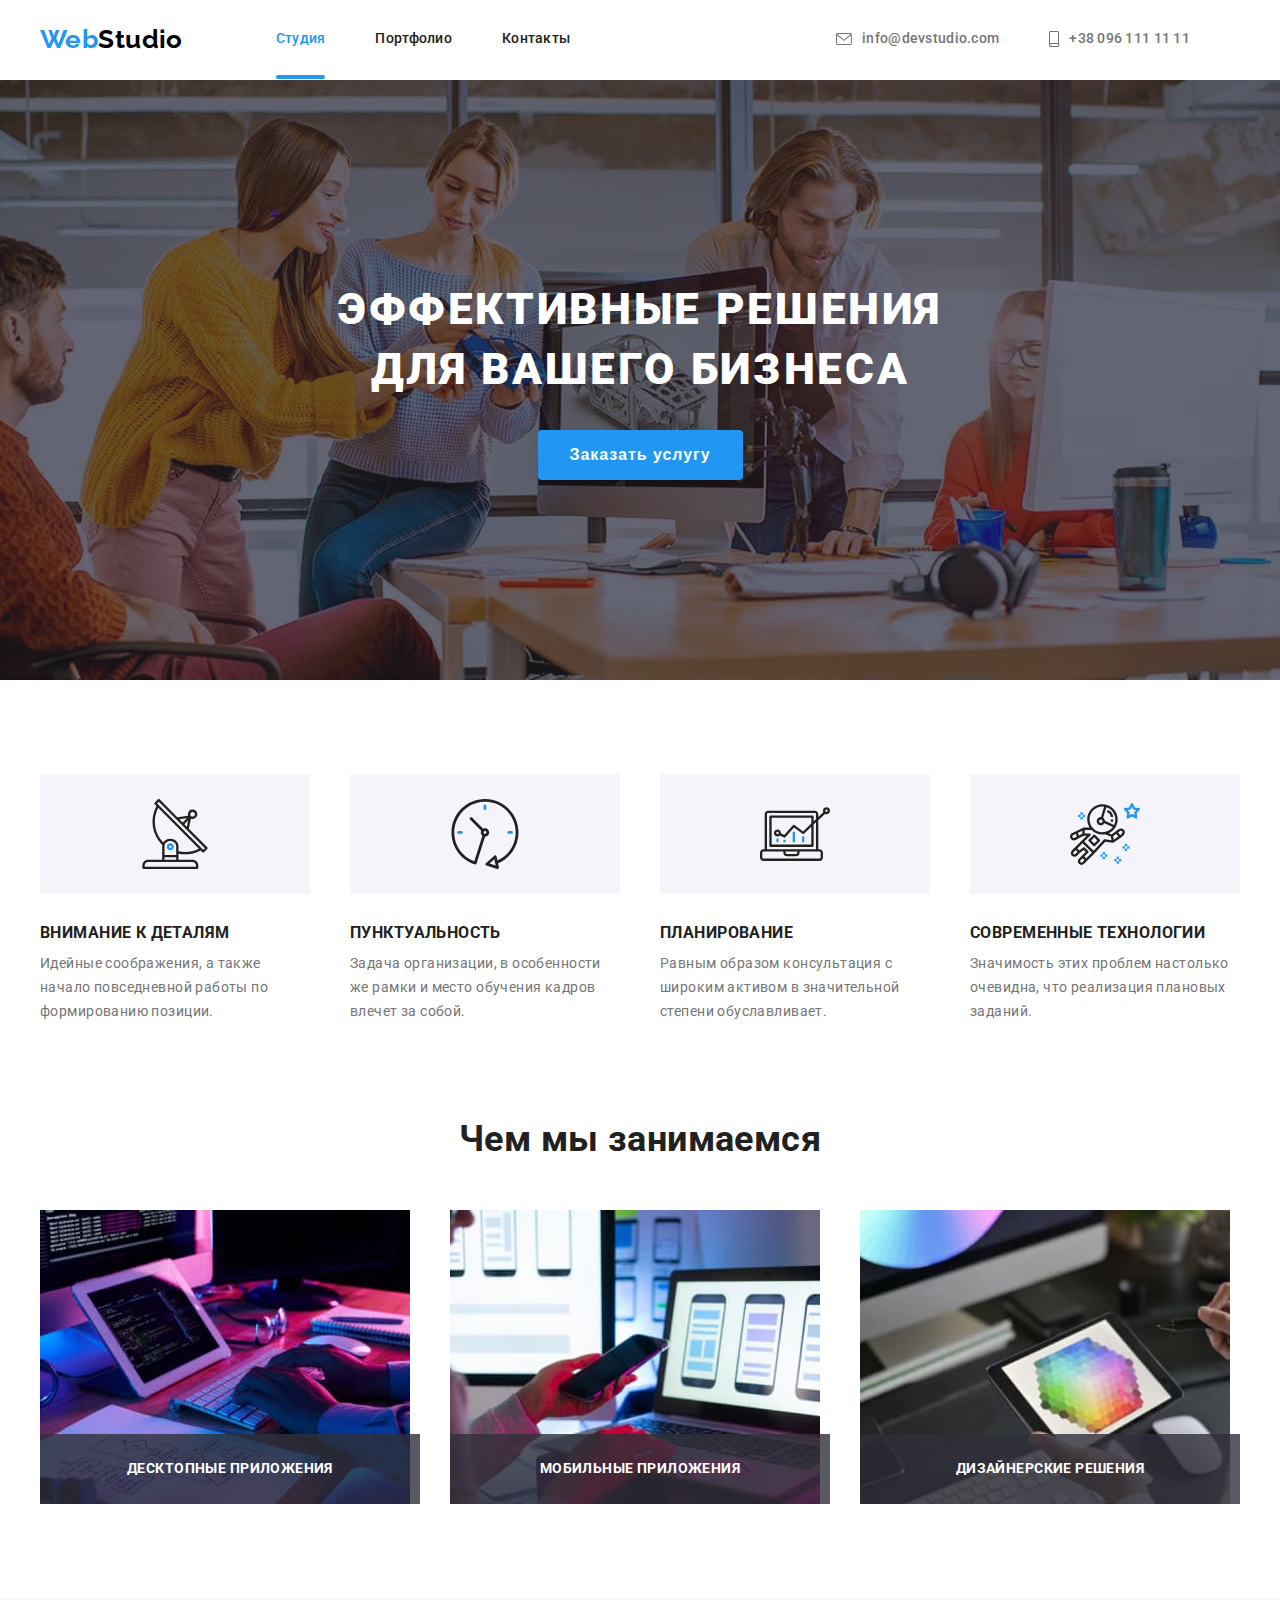
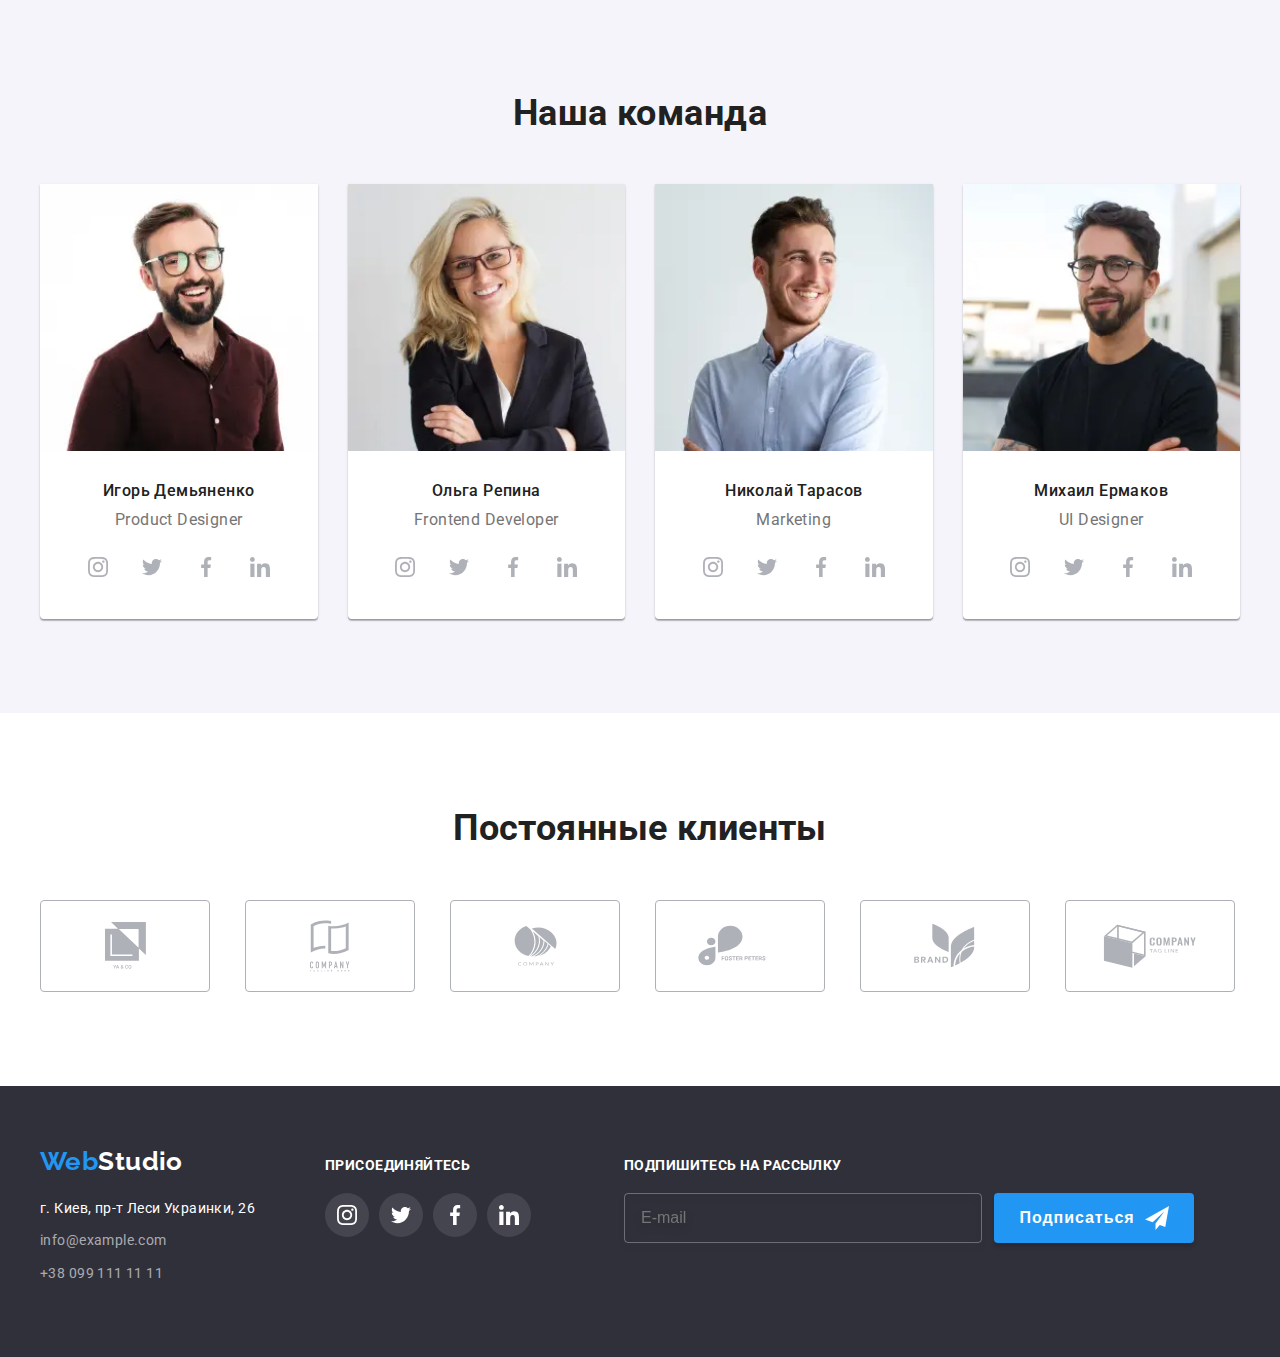
==== commit 3f6bc128: "1" ====
--- a/index.html
+++ b/index.html
@@ -1,586 +1,541 @@
+
 <!DOCTYPE html>
 <html lang="ru">
-  <head>
-    <meta charset="UTF-8" />
-    <meta http-equiv="X-UA-Compatible" content="IE=edge" />
-    <meta name="viewport" content="width=device-width, initial-scale=1.0" />
-    <link rel="preconnect" href="https://fonts.gstatic.com" />
-    <link
-      href="https://fonts.googleapis.com/css2?family=Raleway:wght@700&family=Roboto:wght@400;500;700;900&display=swap"
-      rel="stylesheet"
-    />
-    <link
-      rel="stylesheet"
-      href="https://cdnjs.cloudflare.com/ajax/libs/modern-normalize/1.0.0/modern-normalize.min.css"
-    />
-    <link rel="stylesheet" href="./css/main.min.css" />
-    <title>Студия</title>
-  </head>
-  <body>
-    <header>
-      <div class="container header">
-        <a href="#" aria-label="Страница WebStudio" class="logo">
-          <span class="logo__part-text">Web</span>Studio</a
-        >
-        <button
-          type="button"
-          class="btn-mobile-menu"
-          aria-expanded="false"
-          aria-controls="menu-mobile"
-          data-menu-button
-        >
-          <svg width="40px" height="40px" aria-label="Переключатель мобильного меню">
-            <use
-              class="btn-mobile-menu__icon-cross"
-              href="./images/icon.svg#icon-close-menu-mobile">
-            </use>
-            <use
-              class="btn-mobile-menu__icon-burger"
-              href="./images/icon.svg#icon-menu-mobile">
-            </use>
-          </svg>
-        </button>
-        <nav class="navigation" id="menu-mobile" data-menu>
-          <ul class="navigation__list">
-            <li class="navigation__item navigation__current-page">
-              <a href="#" class="navigation__link navigation__current-page-link">Студия</a>
-            </li>
-            <li class="navigation__item">
-              <a href="./portfolio.html" class="navigation__link">Портфолио</a>
-            </li>
-            <li class="navigation__item">
-              <a href="#" class="navigation__link">Контакты</a>
-            </li>
-          </ul>
-
-          <ul class="contacts">
-            <li class="contacts__item ">
-                <a class="contacts__icon-link contacts__icon-link--phone" href="tel:+380961111111">
-                  <svg class="contacts__icon contacts__phone" width="10px" height="16px">
-                    <use href="./images/icon.svg#icon-smartphone"></use></svg>+38 096 111 11 11</a>
-              </li>
-            <li class="contacts__item">
-              <a class="contacts__icon-link contacts__icon-link--email" href="mailto:info@devstudio.com">
-                <svg class="contacts__icon contacts__email" width="16px" height="12px">
-                  <use href="./images/icon.svg#icon-envelope"></use></svg>info@devstudio.com</a>
-            </li>
-            
-          </ul>
-          <ul class="social-list">
-              <li class="social-list__item"><a href="#" class="social-list__link">Instagram</a></li>
-              <li class="social-list__item"><a href="#" class="social-list__link">Twitter</a></li>
-              <li class="social-list__item"><a href="#" class="social-list__link">Facebook</a></li>
-              <li class="social-list__item"><a href="#" class="social-list__link">LinkedIn</a></li>
-          </ul>
-        </nav>
-      </div>
-    </header>
-
-    <main>
-      <!-- HERO -->
-
-      <section class="hero">
-        <div class="container">
-        <h1 class="hero__title">Эффективные решения <br> для вашего бизнеса</h1>
-        <button type="button" class="btn-serves-reserved" data-modal-open >Заказать услугу</button>
+<head>
+    <meta charset="UTF-8">
+    <meta http-equiv="X-UA-Compatible" content="IE=edge">
+    <meta name="viewport" content="width=device-width, initial-scale=1.0">
+    <title>Document</title>
+    <link rel="preconnect" href="https://fonts.gstatic.com">
+    <link href="https://fonts.googleapis.com/css2?family=Raleway:wght@700&family=Roboto:wght@400;500;700;900&display=swap"
+        rel="stylesheet">
+    <link rel="stylesheet" href="https://cdnjs.cloudflare.com/ajax/libs/modern-normalize/1.0.0/modern-normalize.min.css"
+        integrity="sha512-ISS7cAi1PEhQ8jnbJpJZMd29NlhNj4AWYyLOSp2CE/CsHxTCu+r+t0D2yoJudVrd0/8fTVPUVDzY5Tvli75u/g=="
+        crossorigin="anonymous" />
+    <link rel="stylesheet" href="./css/main.min.css"> 
+</head>
+<body>
+    <!--HEADER-->
+   <header class="head">
+       <div class="container head__container">
+       <nav class="head__nav">
+       <a class="logo logo_head link" href="./index.html"><span class="logo_left">Web</span>Studio</a>
+       <ul class="menu list">
+           <li class="menu__item">
+               <a class="menu__link link current" href="./index.html">Студия</a>
+            </li>
+           <li class="menu__item">
+               <a class="menu__link link"  href="./portfolio.html" >Портфолио</a>
+            </li>
+           <li class="menu__item">
+               <a class="menu__link link" href="">Контакты</a>
+            </li>
+       </ul>
+       </nav>
+       <button type="button" class="head__mob-menu-btn" data-menu-button>
+           <svg class="head__mob-menu-icon">
+               <use href="./images/sprite.svg#burger-icon"></use>
+           </svg>
+       </button>
+       <ul class="menu-contact list">
+           <li class="menu-contact__item">
+               <a class="menu-contact__link mail link" href="mailto:info@devstudio.com">
+                <svg class="menu-contact__icon_mail">
+                    <use href="./images/sprite.svg#icon-envelope"></use>
+                </svg>
+                info@devstudio.com</a></li>
+           <li class="menu-contact__item">
+               <a class="menu-contact__link tel link" href="tel:+380961111111">
+                <svg class="menu-contact__icon_tel">
+                    <use href="./images/sprite.svg#icon-smartphone"></use>
+                </svg>
+                +38 096 111 11 11</a></li>
+       </ul>
+    </div>
+    <div class="mob-menu" data-menu>
+        <div class="mob-menu__container container">
+            <button class="mob-menu__close-btn" data-menu-close>
+                <svg class="mob-menu__close-btn-icon" width="19" height="19">
+                    <use href="./images/sprite.svg#icon-Vector"></use>
+                </svg>
+            </button>
+            <div class="mob-menu__list-container">
+                <div class="mob-menu__nav-container">
+                    <ul class="mob-menu__nav list">
+                        <li class="mob-menu__item"><a href="./index.html" class="mob-menu__link link current">Студия</a></li>
+                        <li class="mob-menu__item"><a href="./portfolio.html" class="mob-menu__link link">Портфолио</a></li>
+                        <li class="mob-menu__item"><a href="" class="mob-menu__link link">Контакты</a></li>
+                    </ul>
+                </div>
+                <div class="mob-menu__contact-container">
+                    <ul class="mob-menu__contact list">
+                        <li class="mob-menu__contact-item"><a href="tel:+380961111111" class="mob-menu__contact-link tel-link link">
+                                +38 096 111 11 11</a></li>
+                        <li class="mob-menu__contact-item"><a href="mailto:info@devstudio.com"
+                                class="mob-menu__contact-link mail-link link">
+                                info@devstudio.com</a></li>
+                    </ul>
+                    <ul class="mob-menu__social list">
+                        <li class="mob-menu__social-item"><a href="" class="mob-menu__social-link link">Instagram</a></li>
+                        <li class="mob-menu__social-item"><a href="" class="mob-menu__social-link link">Twitter</a></li>
+                        <li class="mob-menu__social-item"><a href="" class="mob-menu__social-link link">Facebook</a></li>
+                        <li class="mob-menu__social-item"><a href="" class="mob-menu__social-link link">LinkedIn</a></li>
+                    </ul>
+                </div>
+            </div>
+            
         </div>
-    </section>
-
-      <!-- /HERO -->
-
-      <!-- FEATURES -->
-          
-        <section class="features">
-            <div class="container">
-        <h2 class="visually-hidden">features</h2>  
-       
-    <ul class="features__list">
-            <li class="features__item">
-                <div class="features__icon">
-                <svg  width="70" height="70" >
-                    <use href="./images/icon.svg#icon-antenna" ></use>    
-                </svg>
+    </div>
+   </header> 
+    <!--HERO-->
+   <section class="hero">
+       <div class="hero__container container">
+       <h1 class="hero__title">Эффективные решения <br> для вашего бизнеса</h1>
+       <button class="modal-btn" type="button" data-modal-open>Заказать услугу</button>
+    </div>
+   </section>
+   <!--WHYUS-->
+   <section class="whyus section">
+       <div class="container">
+       <h2 class="visually-hidden">Почему выбирают WebStudio</h2>
+       <ul class="whyus-menu list">
+           <li class="whyus-menu__item">
+                <div class="whyus-menu__preimage">
+                    <svg class="whyus-menu__icon">
+                        <use href="./images/sprite.svg#icon-antenna"></use>
+                    </svg>
+                </div>
+               <h3 class="whyus-menu__item-title">Внимание к деталям</h3>
+                <p class="whyus-menu__item-description">
+                   Идейные соображения, а также начало повседневной работы по формированию позиции.</p>
+           </li>
+           <li class="whyus-menu__item">
+                <div class="whyus-menu__preimage">
+                    <svg class="whyus-menu__icon">
+                        <use href="./images/sprite.svg#icon-clock"></use>
+                    </svg>
+                </div>
+               <h3 class="whyus-menu__item-title">Пунктуальность</h3>
+               <p class="whyus-menu__item-description">
+                   Задача организации, в особенности же рамки и место обучения кадров влечет за собой.</p>
+           </li>
+           <li class="whyus-menu__item">
+                <div class="whyus-menu__preimage">
+                    <svg class="whyus-menu__icon">
+                        <use href="./images/sprite.svg#icon-diagram"></use>
+                    </svg>
+                </div>
+               <h3 class="whyus-menu__item-title">Планирование</h3>
+               <p class="whyus-menu__item-description">
+                   Равным образом консультация с широким активом в значительной степени обуславливает.</p>
+           </li>
+           <li class="whyus-menu__item">
+                <div class="whyus-menu__preimage">
+                    <svg class="whyus-menu__icon">
+                        <use href="./images/sprite.svg#icon-astronaut"></use>
+                    </svg>
+                </div>
+               <h3 class="whyus-menu__item-title">Современные технологии</h3>
+               <p class="whyus-menu__item-description">
+                   Значимость этих проблем настолько очевидна, что реализация плановых заданий.</p>
+           </li>
+       </ul>
+    </div>
+   </section>
+  <!--WHATWEDO-->
+   <section class="whatwedo section">
+       <div class="container">
+       <h2 class="section-title">Чем мы занимаемся</h2>
+       <ul class="whatwedo-menu list">
+           <li class="whatwedo-menu__item">
+               <div class="whatwedo-menu__label"><img class="whatwedo-menu__img" src="./images/whatswedo/code.jpg" 
+               alt="Пишем код" width="370" height="294">
+               <p class="whatwedo-menu__overlay">Десктопные приложения</p></div>
+            </li>
+           <li class="whatwedo-menu__item">
+                <div class="whatwedo-menu__label"><img class="whatwedo-menu__img" src="./images/whatswedo/design.jpg" 
+               alt="Разрабатываем дизайн" width="370" height="294">
+                <p class="whatwedo-menu__overlay">Мобильные приложения</p></div>
+            </li>
+           <li class="whatwedo-menu__item">
+                <div class="whatwedo-menu__label"><img class="whatwedo-menu__img" src="./images/whatswedo/application.jpg" 
+               alt="Разрабатываем приложения" width="370" height="294">
+             <p class="whatwedo-menu__overlay">Дизайнерские решения</p></div>
+            </li>
+       </ul>
+    </div>
+   </section>
+   <!--ABOUTUS-->
+   <section class="aboutus section">
+       <div class="aboutus-container container">
+       <h2 class="section-title">Наша команда</h2>
+       <ul class="aboutus-menu list">
+           <li class="aboutus-menu-item">
+               <picture class="picture">
+                <source srcset='./images/ourcomand/demyanenko-desk.webp 1x, ./images/ourcomand/demyanenko-desk@2x.webp 2x' media="(min-width: 1200px)" type="image/webp">
+                <source srcset='./images/ourcomand/demyanenko-desk.jpg 1x, ./images/ourcomand/demyanenko-desk@2x.jpg 2x' media="(min-width: 1200px)">
+                <source srcset='./images/ourcomand/demyanenko-tabl.webp 1x, ./images/ourcomand/demyanenko-tabl@2x.webp 2x' media="(min-width: 768px)" type="image/webp">
+                <source srcset='./images/ourcomand/demyanenko-tabl.jpg 1x, ./images/ourcomand/demyanenko-tabl@2x.jpg 2x' media="(min-width: 768px)">
+                <source srcset='./images/ourcomand/demyanenko-mob.webp 1x, ./images/ourcomand/demyanenko-mob@2x.webp 2x' media="(max-width: 767px)" type="image/webp">
+                <source srcset='./images/ourcomand/demyanenko-mob.jpg 1x, ./images/ourcomand/demyanenko-mob@2x.jpg 2x' media="(max-width: 767px)">
+                <img class="aboutus-menu-img" src="./images/ourcomand/demyanenko-mob.jpg" alt="Игорь Демьяненко">
+               </picture>
+                <div class="aboutus-menu-title-div"><h3 class="aboutus-menu-title">Игорь Демьяненко</h3>
+                <p class="aboutus-menu-description" lang="en">Product Designer</p>
+                <ul class="social-list list">
+                    <li class="social-list-item">
+                        <a href="" class="social-list-link link" aria-label="Ссылка на Instagram">
+                            <svg class="social-list-icon">
+                                <use href='./images/sprite.svg#icon-instagram' ></use>
+                            </svg>
+                        </a>
+                    </li>
+                    <li class="social-list-item">
+                        <a href="" class="social-list-link link" aria-label="Ссылка на Twitter">
+                            <svg class="social-list-icon">
+                                <use href='./images/sprite.svg#icon-twitter'></use>
+                            </svg>
+                        </a>
+                    </li>
+                    <li class="social-list-item">
+                        <a href="" class="social-list-link link" aria-label="Ссылка на Facebook">
+                            <svg class="social-list-icon">
+                                <use href='./images/sprite.svg#icon-facebook'></use>
+                            </svg>
+                        </a>
+                    </li>
+                    <li class="social-list-item">
+                        <a href="" class="social-list-link link" aria-label="Ссылка на Linkedin">
+                            <svg class="social-list-icon">
+                                <use href='./images/sprite.svg#icon-linkedin'></use>
+                            </svg>
+                        </a>
+                    </li>
+                </ul>
             </div>
-            <h3 class="features__title">Внимание к деталям</h3>
-            <p class="features__description">Идейные соображения, а также начало повседневной работы по формированию позиции.</p>
-        </li>
-        <li class="features__item">
-            <div class="features__icon">
-                <svg  width="70" height="70" >
-                    <use href="./images/icon.svg#icon-clock" ></use>    
-                </svg>
+           </li>
+           <li class="aboutus-menu-item">
+            <picture class="picture">
+                <source srcset='./images/ourcomand/repina-desk.webp 1x, ./images/ourcomand/repina-desk@2x.webp 2x' media="(min-width: 1200px)" type="image/webp">
+                <source srcset='./images/ourcomand/repina-desk.jpg 1x, ./images/ourcomand/repina-desk@2x.jpg 2x' media="(min-width: 1200px)">
+            
+                <source srcset='./images/ourcomand/repina-tabl.webp 1x, ./images/ourcomand/repina-tabl@2x.webp 2x' media="(min-width: 768px)" type="image/webp">
+                <source srcset='./images/ourcomand/repina-tabl.jpg 1x, ./images/ourcomand/repina-tabl@2x.jpg 2x' media="(min-width: 768px)">
+            
+                <source srcset='./images/ourcomand/repina-mob.webp 1x, ./images/ourcomand/repina-mob@2x.webp 2x' media="(max-width: 767px)" type="image/webp">
+                <source srcset='./images/ourcomand/repina-mob.jpg 1x, ./images/ourcomand/repina-mob@2x.jpg 2x' media="(max-width: 767px)">
+                <img class="aboutus-menu-img" src="./images/ourcomand/repina-mob.jpg" alt="Ольга Репина">
+            </picture>
+                <div class="aboutus-menu-title-div"><h3 class="aboutus-menu-title">Ольга Репина</h3>
+                <p class="aboutus-menu-description" lang="en">Frontend Developer</p>
+                <ul class="social-list list">
+                    <li class="social-list-item">
+                        <a href="" class="social-list-link link" aria-label="Ссылка на Instagram">
+                            <svg class="social-list-icon">
+                                <use href="./images/sprite.svg#icon-instagram"></use>
+                            </svg>
+                        </a>
+                    </li>
+                    <li class="social-list-item">
+                        <a href="" class="social-list-link link" aria-label="Ссылка на Twitter">
+                            <svg class="social-list-icon">
+                                <use href="./images/sprite.svg#icon-twitter"></use>
+                            </svg>
+                        </a>
+                    </li>
+                    <li class="social-list-item">
+                        <a href="" class="social-list-link link" aria-label="Ссылка на Facebook">
+                            <svg class="social-list-icon">
+                                <use href="./images/sprite.svg#icon-facebook"></use>
+                            </svg>
+                        </a>
+                    </li>
+                    <li class="social-list-item">
+                        <a href="" class="social-list-link link" aria-label="Ссылка на Linkedin">
+                            <svg class="social-list-icon">
+                                <use href="./images/sprite.svg#icon-linkedin" ></use>
+                            </svg>
+                        </a>
+                    </li>
+                </ul>
             </div>
-            <h3 class="features__title">Пунктуальность</h3>
-            <p class="features__description">Задача организации, в особенности же рамки и место обучения кадров влечет за собой.</p>
-        </li>
-        <li class="features__item">
-            <div class="features__icon">
-                <svg  width="70" height="70" >
-                    <use href="./images/icon.svg#icon-diagram" ></use>    
-                </svg>
+           </li>
+           <li class="aboutus-menu-item">
+            <picture class="picture">
+                <source srcset='./images/ourcomand/tarasov-desk.webp 1x, ./images/ourcomand/tarasov-desk@2x.webp 2x' media="(min-width: 1200px)" type="image/webp">
+                <source srcset='./images/ourcomand/tarasov-desk.jpg 1x, ./images/ourcomand/tarasov-desk@2x.jpg 2x' media="(min-width: 1200px)">
+            
+                <source srcset='./images/ourcomand/tarasov-tabl.webp 1x, ./images/ourcomand/tarasov-tabl@2x.webp 2x' media="(min-width: 768px)" type="image/webp">
+                <source srcset='./images/ourcomand/tarasov-tabl.jpg 1x, ./images/ourcomand/tarasov-tabl@2x.jpg 2x' media="(min-width: 768px)">
+            
+                <source srcset='./images/ourcomand/tarasov-mob.webp 1x, ./images/ourcomand/tarasov-mob@2x.webp 2x' media="(max-width: 767px)" type="image/webp">
+                <source srcset='./images/ourcomand/tarasov-mob.jpg 1x, ./images/ourcomand/tarasov-mob@2x.jpg 2x' media="(max-width: 767px)">
+                <img class="aboutus-menu-img" src="./images/ourcomand/tarasov-mob.jpg" alt="Николай Тарасов">
+            </picture>
+                <div class="aboutus-menu-title-div"><h3 class="aboutus-menu-title">Николай Тарасов</h3>
+                <p class="aboutus-menu-description" lang="en">Marketing</p>
+                <ul class="social-list list">
+                    <li class="social-list-item">
+                        <a href="" class="social-list-link link" aria-label="Ссылка на Instagram">
+                            <svg class="social-list-icon">
+                                <use href="./images/sprite.svg#icon-instagram"></use>
+                            </svg>
+                        </a>
+                    </li>
+                    <li class="social-list-item">
+                        <a href="" class="social-list-link link" aria-label="Ссылка на Twitter">
+                            <svg class="social-list-icon">
+                                <use href="./images/sprite.svg#icon-twitter"></use>
+                            </svg>
+                        </a>
+                    </li>
+                    <li class="social-list-item">
+                        <a href="" class="social-list-link link" aria-label="Ссылка на Facebook">
+                            <svg class="social-list-icon">
+                                <use href="./images/sprite.svg#icon-facebook"></use>
+                            </svg>
+                        </a>
+                    </li>
+                    <li class="social-list-item">
+                        <a href="" class="social-list-link link" aria-label="Ссылка на Linkedin">
+                            <svg class="social-list-icon">
+                                <use href="./images/sprite.svg#icon-linkedin"></use>
+                            </svg>
+                        </a>
+                    </li>
+                </ul>
             </div>
-            <h3 class="features__title">Планирование</h3>
-            <p class="features__description">Равным образом консультация с широким активом в значительной степени обуславливает.</p>
-        </li>
-        <li class="features__item">
-            <div class="features__icon">
-                <svg  width="70" height="70" >
-                    <use href="./images/icon.svg#icon-astronaut" ></use>    
-                </svg>
-            </div>
-            <h3 class="features__title">Современные технологии</h3>
-            <p class="features__description">Значимость этих проблем настолько очевидна, что реализация плановых заданий.</p>
-        </li>
-    </ul>
-        </div>
-        </section>
-
-      <!-- /FEATURES -->
-
-      <!-- WHAT DO WE DO -->
-
-       <section class="what-we-do">
-            <div class="container"> 
-                <h2 class="what-we-do__tittle">Чем мы занимаемся</h2>
-            <ul class="what-we-do__list">
-                <li class="what-we-do__item">
-                    <img 
-                    srcset="./images/wwd.jpg 1x, ./images/wwd@2x.jpg 2x"
-                    src="./images/wwd.jpg" 
-                    alt="пишем код" 
-                    width="370" 
-                    class="what-we-do__image">
-                    <h3 class="what-we-do__description">Десктопные приложения</h3>
+           </li>
+           <li class="aboutus-menu-item"> 
+            <picture class="picture">
+                <source srcset='./images/ourcomand/ermakov-desk.webp 1x, ./images/ourcomand/ermakov-desk@2x.webp 2x' media="(min-width: 1200px)" type="image/webp">
+                <source srcset='./images/ourcomand/ermakov-desk.jpg 1x, ./images/ourcomand/ermakov-desk@2x.jpg 2x' media="(min-width: 1200px)">
+            
+                <source srcset='./images/ourcomand/ermakov-tabl.webp 1x, ./images/ourcomand/ermakov-tabl@2x.webp 2x' media="(min-width: 768px)" type="image/webp">
+                <source srcset='./images/ourcomand/ermakov-tabl.jpg 1x, ./images/ourcomand/ermakov-tabl@2x.jpg 2x' media="(min-width: 768px)">
+            
+                <source srcset='./images/ourcomand/ermakov-mob.webp 1x, ./images/ourcomand/ermakov-mob@2x.webp 2x' media="(max-width: 767px)" type="image/webp">
+                <source srcset='./images/ourcomand/ermakov-mob.jpg 1x, ./images/ourcomand/ermakov-mob@2x.jpg 2x' media="(max-width: 767px)">
+                <img class="aboutus-menu-img" src="./images/ourcomand/ermakov-mob.jpg" alt="Николай Тарасов">
+            </picture>
+                <div class="aboutus-menu-title-div"><h3 class="aboutus-menu-title">Михаил Ермаков</h3>
+               <p class="aboutus-menu-description" lang="en">UI Designer</p>
+            <ul class="social-list list">
+                <li class="social-list-item">
+                    <a href="" class="social-list-link link" aria-label="Ссылка на Instagram">
+                        <svg class="social-list-icon">
+                            <use href="./images/sprite.svg#icon-instagram"></use>
+                        </svg>
+                    </a>
                 </li>
-                <li class="what-we-do__item">
-                    <img 
-                    srcset="./images/wwd-1.jpg 1x, ./images/wwd@2x-1.jpg 2x"
-                    src="./images/wwd-1.jpg" 
-                    alt="Разрабатываем приложения"
-                     width="370"
-                     class="what-we-do__image" >
-                    <h3 class="what-we-do__description">Мобильные приложения</h3>
+                <li class="social-list-item">
+                    <a href="" class="social-list-link link" aria-label="Ссылка на Twitter">
+                        <svg class="social-list-icon">
+                            <use href="./images/sprite.svg#icon-twitter"></use>
+                        </svg>
+                    </a>
                 </li>
-                <li class="what-we-do__item">
-                    <img 
-                    srcset="./images/wwd-2.jpg 1x, ./images/wwd@2x-2.jpg 2x"
-                    src="./images/wwd-2.jpg" 
-                    alt="Оформляем красиво" 
-                    width="370"
-                    class="what-we-do__image">
-                    <h3 class="what-we-do__description">Дизайнерские решения</h3>
+                <li class="social-list-item">
+                    <a href="" class="social-list-link link" aria-label="Ссылка на Facebook">
+                        <svg class="social-list-icon">
+                            <use href="./images/sprite.svg#icon-facebook"></use>
+                        </svg>
+                    </a>
+                </li>
+                <li class="social-list-item">
+                    <a href="" class="social-list-link link" aria-label="Ссылка на Linkedin">
+                        <svg class="social-list-icon">
+                            <use href="./images/sprite.svg#icon-linkedin"></use>
+                        </svg>
+                    </a>
                 </li>
             </ul>
             </div>
-        </section> 
-
-      <!-- /WHAT DO WE DO -->
-
-      <!-- OUR TEAM -->
-                 
-    <section class="our-team-section">
-
-    <div class="container">
-        <h2 class="our-team-section__tittle">Наша команда</h2>
-    
-    <ul class="our-team-list">
-        <li class="our-team-list__member">
-                <img 
-                srcset=" 
-                ./images/member-mobile.jpg 450w,
-                ./images/member-mobile@2x.jpg 900w,
-                ./images/member-tablet.jpg 354w,
-                ./images/member-tablet@2x.jpg 708w,
-                ./images/member-desktop.jpg 270w,
-                ./images/member-desktop@2x.jpg  540w"
-                sizes="(min-width: 1200px) 270px, (min-width: 768px) 354px, (min-width: 480px) 450px"
-                src="./images/member-mobile.jpg" 
-                
-                alt="Игорь Демьяненко" >
-            <div class="our-team-list__wrapper-description">
-                <h3 class="our-team-list__name">Игорь Демьяненко</h3>
-                <p class="our-team-list__position">Product Designer</p>
-                <ul class="icon-social-links-member">
-                        <li class="icon-social-links-member__item">
-                        <a href="#" class="social-link">
-                        <svg class="social-link__icon"  >
-                            <use href="./images/icon.svg#icon-instagram" ></use>    
-                        </svg>
-                    </a>
-                        </li>
-                    <li class="icon-social-links-member__item">
-                    <a href="#" class="social-link">
-                        <svg class="social-link__icon"  >
-                            <use href="./images/icon.svg#icon-twitter" ></use>    
-                        </svg>
-                    </a>
-                        </li>
-                    <li class="icon-social-links-member__item">
-                    <a href="#" class="social-link">
-                        <svg class="social-link__icon" >
-                            <use href="./images/icon.svg#icon-facebook"></use>    
-                        </svg>
-                    </a>
-                        </li>
-                    <li class="icon-social-links-member__item">
-                    <a href="#" class="social-link">
-                        <svg class="social-link__icon" >
-                            <use href="./images/icon.svg#icon-linkedin"></use>    
-                        </svg>
-                    </a>
-                    </li>
-                </ul>
+           </li>
+       </ul>
+    </div>
+   </section>
+   <!--REGULAR CUSTOMERS-->
+   <section class="customers section">
+       <div class="customers-container container">
+        <h2 class="section-title">Постоянные клиенты</h2>
+        <ul class="customers-list list">
+            <li class="customers-list__item">
+                <a href="" class="customers-list__link link">
+                    <svg class="customers-list__icon" width="41" height="47">
+                        <use href="./images/sprite.svg#icon-company1"></use>
+                    </svg>
+                </a>
+            </li>
+            <li class="customers-list__item">
+                <a href="" class="customers-list__link link">
+                    <svg class="customers-list__icon" width="40" height="52">
+                        <use href="./images/sprite.svg#icon-company2"></use>
+                    </svg>
+                </a>
+            </li>
+            <li class="customers-list__item">
+                <a href="" class="customers-list__link link">
+                    <svg class="customers-list__icon" width="43" height="41">
+                        <use href="./images/sprite.svg#icon-company3"></use>
+                    </svg>
+                </a>
+            </li>
+            <li class="customers-list__item">
+                <a href="" class="customers-list__link link">
+                    <svg class="customers-list__icon" width="84" height="41">
+                        <use href="./images/sprite.svg#icon-company4"></use>
+                    </svg>
+                </a>
+            </li>
+            <li class="customers-list__item">
+                <a href="" class="customers-list__link link">
+                    <svg class="customers-list__icon" width="63" height="45">
+                        <use href="./images/sprite.svg#icon-company5"></use>
+                    </svg>
+                </a>
+            </li>
+            <li class="customers-list__item">
+                <a href="" class="customers-list__link link">
+                    <svg class="customers-list__icon" width="94" height="44">
+                        <use href="./images/sprite.svg#icon-company6"></use>
+                    </svg>
+                </a>
+            </li>
+        </ul>
+       </div>
+   </section>
+   <!--FOOTER-->
+   <footer class="footer">
+       <div class="footer-container container">
+       <div class="footer-adress-container">
+       <div class="logo-container"><a class="footer-logo-link link" href="./index.html"><span class="logo_left">Web</span>Studio</a></div>
+       <address class="adress">
+           <ul class="adress-menu list">
+               <li class="adress-menu-item">
+                   <a class="adress-menu-link-adress link" href="https://goo.gl/maps/RVVmSsRzrqhbvV9VA" 
+                   target="_blank" rel="noreferrer noopener">
+                        г. Киев, пр-т Леси Украинки, 26</a>
+               </li>
+               <li class="adress-menu-item">
+                   <a class="adress-menu-link link" href="mailto:info@example.com">
+                       info@example.com</a>
+               </li>
+               <li class="adress-menu-item">
+                   <a class="adress-menu-link link" href="tel:+380991111111">
+                       +38 099 111 11 11</a>
+               </li>
+           </ul>
+       </address>
+    </div>
+        <div class="footer-social-container">
+        <h3 class="footer-social-title">Присоединяйтесь</h3>
+        <ul class="social-list list">
+            <li class="social-list-item">
+                <a href="" class="social-list-link footer-link link" aria-label="Ссылка на Instagram">
+                    <svg class="social-list-icon footer-icon">
+                        <use href="./images/sprite.svg#icon-instagram"></use>
+                    </svg>
+                </a>
+            </li>
+            <li class="social-list-item">
+                <a href="" class="social-list-link footer-link link" aria-label="Ссылка на Twitter">
+                    <svg class="social-list-icon footer-icon">
+                        <use href="./images/sprite.svg#icon-twitter"></use>
+                    </svg>
+                </a>
+            </li>
+            <li class="social-list-item">
+                <a href="" class="social-list-link footer-link link" aria-label="Ссылка на Facebook">
+                    <svg class="social-list-icon footer-icon">
+                        <use href="./images/sprite.svg#icon-facebook"></use>
+                    </svg>
+                </a>
+            </li>
+            <li class="social-list-item">
+                <a href="" class="social-list-link footer-link link" aria-label="Ссылка на Linkedin">
+                    <svg class="social-list-icon footer-icon">
+                        <use href="./images/sprite.svg#icon-linkedin"></use>
+                    </svg>
+                </a>
+            </li>
+        </ul>
         </div>
-        </li>
-        <li class="our-team-list__member">
-            <img 
-            srcset=" 
-                ./images/member-1-mobile.jpg 450w,
-                ./images/member-1-mobile@2x.jpg 900w,
-                ./images/member-1-tablet.jpg 354w,
-                ./images/member-1-tablet@2x.jpg 708w,
-                ./images/member-1-desktop.jpg 270w,
-                ./images/member-1-desktop@2x.jpg  540w"
-                sizes="(min-width: 1200px) 270px, (min-width: 768px) 354px, (min-width: 480px) 450px"
-                src="./images/member-1-mobile.jpg" 
-                
-            
-             alt="Ольга Репина" >
-            <div class="our-team-list__wrapper-description">
-                <h3 class="our-team-list__name">Ольга Репина</h3>
-                <p class="our-team-list__position">Frontend Developer</p>
-                <ul class="icon-social-links-member">
-                    <li class="icon-social-links-member__item">
-                    <a href="#" class="social-link">
-                    <svg class="social-link__icon"  >
-                        <use href="./images/icon.svg#icon-instagram" ></use>    
-                    </svg>
-                </a>
-                    </li>
-                <li class="icon-social-links-member__item">
-                <a href="#" class="social-link">
-                    <svg class="social-link__icon"  >
-                        <use href="./images/icon.svg#icon-twitter" ></use>    
-                    </svg>
-                </a>
-                    </li>
-                <li class="icon-social-links-member__item">
-                <a href="#" class="social-link">
-                    <svg class="social-link__icon" >
-                        <use href="./images/icon.svg#icon-facebook"></use>    
-                    </svg>
-                </a>
-                    </li>
-                <li class="icon-social-links-member__item">
-                <a href="#" class="social-link">
-                    <svg class="social-link__icon" >
-                        <use href="./images/icon.svg#icon-linkedin"></use>    
-                    </svg>
-                </a>
-                 </li>
-            </ul>
+        <div class="footer-form-container">
+            <h3 class="footer-modal-title">Подпишитесь на рассылку</h3>
+            <div class="form-button-container">
+                <form action="#" method="GET" class="footer-form"  name="footer-form" autocomplete="on" novalidate>
+                <label  >
+                    <input class="email-form" type="email" name="email" placeholder="E-mail" required />
+                </label>
+            </form>
+            <button class="footer-submit-btn" type="submit">Подписаться
+                <svg class="footer-btn-icon">
+                    <use href="./images/sprite.svg#icon-send"></use>
+                </svg>
+            </button>
             </div>
-            
-        </li>
-        <li class="our-team-list__member">
-            <img
-            srcset=" 
-                ./images/member-2-mobile.jpg 450w,
-                ./images/member-2-mobile@2x.jpg 900w,
-                ./images/member-2-tablet.jpg 354w,
-                ./images/member-2-tablet@2x.jpg 708w,
-                ./images/member-2-desktop.jpg 270w,
-                ./images/member-2-desktop@2x.jpg  540w"
-                sizes="(min-width: 1200px) 270px, (min-width: 768px) 354px, (min-width: 480px) 450px"
-                src="./images/member-2-mobile.jpg" 
-                
-                alt="Николай Тарасов" >
-            <div class="our-team-list__wrapper-description">
-                <h3 class="our-team-list__name">Николай Тарасов</h3>
-                <p class="our-team-list__position">Marketing</p>
-                <ul class="icon-social-links-member">
-                    <li class="icon-social-links-member__item">
-                    <a href="#" class="social-link">
-                    <svg class="social-link__icon" >
-                        <use href="./images/icon.svg#icon-instagram" ></use>    
-                    </svg>
-                </a>
-                    </li>
-                <li class="icon-social-links-member__item">
-                <a href="#" class="social-link">
-                    <svg class="social-link__icon"  >
-                        <use href="./images/icon.svg#icon-twitter" ></use>    
-                    </svg>
-                </a>
-                    </li>
-                <li class="icon-social-links-member__item">
-                <a href="#" class="social-link">
-                    <svg class="social-link__icon" >
-                        <use href="./images/icon.svg#icon-facebook"></use>    
-                    </svg>
-                </a>
-                    </li>
-                <li class="icon-social-links-member__item">
-                <a href="#" class="social-link">
-                    <svg class="social-link__icon" >
-                        <use href="./images/icon.svg#icon-linkedin"></use>    
-                    </svg>
-                </a>
-                 </li>
-            </ul>
-            </div>
-            
-        </li>
-        <li class="our-team-list__member">
-            <img 
-            srcset=" 
-                ./images/member-3-mobile.jpg 450w,
-                ./images/member-3-mobile@2x.jpg 900w,
-                ./images/member-3-tablet.jpg 354w,
-                ./images/member-3-tablet@2x.jpg 708w,
-                ./images/member-3-desktop.jpg 270w,
-                ./images/member-3-desktop@2x.jpg  540w"
-                sizes="(min-width: 1200px) 270px, (min-width: 768px) 354px, (min-width: 480px) 450px"
-                src="./images/member-3-mobile.jpg" 
-
-                 alt="Михаил Ермаков" >
-            <div class="our-team-list__wrapper-description">
-                <h3 class="our-team-list__name">Михаил Ермаков</h3>
-                <p class="our-team-list__position">UI Designer</p>
-                <ul class="icon-social-links-member">
-                    <li class="icon-social-links-member__item">
-                    <a href="#" class="social-link">
-                    <svg class="social-link__icon"  >
-                        <use href="./images/icon.svg#icon-instagram" ></use>    
-                    </svg>
-                </a>
-                    </li>
-                <li class="icon-social-links-member__item">
-                <a href="#" class="social-link">
-                    <svg class="social-link__icon"  >
-                        <use href="./images/icon.svg#icon-twitter" ></use>    
-                    </svg>
-                </a>
-                    </li>
-                <li class="icon-social-links-member__item">
-                <a href="#" class="social-link">
-                    <svg class="social-link__icon" >
-                        <use href="./images/icon.svg#icon-facebook"></use>    
-                    </svg>
-                </a>
-                    </li>
-                <li class="icon-social-links-member__item">
-                <a href="#" class="social-link">
-                    <svg class="social-link__icon" >
-                        <use href="./images/icon.svg#icon-linkedin"></use>    
-                    </svg>
-                </a>
-                 </li>
-            </ul>
         </div>
-        </li>
-    </ul>
         </div>
-    </section>
-
-      <!-- /OUR TEAM -->
-
-      <!-- Regular customers-->
-
-      <section class="regular-customers">
-                <div class="container">
-                <h2 class="regular-customers__tittle">Постоянные клиенты</h2>
-               <ul class="regular-customers-list">
-                   <li class="regular-customers-list__client">
-                       <a class="regular-customers-list__link" href="#">
-                           <svg class="regular-customers-list__client-logo">
-                               <use href="./images/icon.svg#icon-logo"></use>
-                           </svg>
-                       </a>
-                   </li>
-                   <li class="regular-customers-list__client">
-                       <a class="regular-customers-list__link"  href="#">
-                           <svg class="regular-customers-list__client-logo">
-                               <use href="./images/icon.svg#icon-logo-1"></use>
-                           </svg>
-                       </a>
-                   </li>
-                   <li class="regular-customers-list__client">
-                       <a class="regular-customers-list__link" href="#">
-                           <svg class="regular-customers-list__client-logo">
-                               <use href="./images/icon.svg#icon-logo-2"></use>
-                           </svg>
-                       </a>
-                   </li>
-                   <li class="regular-customers-list__client">
-                       <a class="regular-customers-list__link" href="#">
-                           <svg class="regular-customers-list__client-logo">
-                               <use href="./images/icon.svg#icon-logo-3"></use>
-                           </svg>
-                       </a>
-                   </li>
-                   <li class="regular-customers-list__client">
-                       <a class="regular-customers-list__link" href="#">
-                           <svg class="regular-customers-list__client-logo">
-                               <use href="./images/icon.svg#icon-logo-4"></use>
-                           </svg>
-                       </a>
-                   </li>
-                   <li class="regular-customers-list__client">
-                       <a class="regular-customers-list__link" href="#">
-                           <svg class="regular-customers-list__client-logo">
-                               <use href="./images/icon.svg#icon-logo-5"></use>
-                           </svg>
-                       </a>
-                   </li>
-               </ul>
+   </footer>
+    <!--MODAL WINDOW-->
+   <div class="backdrop is-hidden" data-modal>
+       <div class="modal">
+           <form  method="GET" class="modal-form" name="modal-form" autocomplete="off">
+               <h3 class="modal-title">Оставьте свои данные, мы вам перезвоним</h3>
+               
+                <label class="contact-label">
+                    <span class="label-name">Имя</span> 
+                    <span class="modal-form-input-wrapper">
+                    <input type="text" name="contact-name" class="modal-contact-input" required minlength="2">
+                    <svg class="modal-contact-icon" width="18" height="18">
+                        <use href="./images/sprite.svg#icon-name"></use>
+                    </svg>
+                    </span>
+                </label>
+               <label class="contact-label">
+                   <span class="label-name">Телефон</span>
+                    <span class="modal-form-input-wrapper">
+                    <input type="tel" name="contact-tel" class="modal-contact-input" required 
+                    pattern="[0-9]{3}-[0-9]{3}-[0-9]{2}-[0-9]{2}" title="096-111-11-11">
+                    <svg class="modal-contact-icon" width="18" height="18">
+                        <use href="./images/sprite.svg#icon-tel"></use>
+                    </svg>
+                    </span>
+               </label>
+               <label class="contact-label">
+                <span class="label-name">Почта</span>
+                    <span class="modal-form-input-wrapper">
+                    <input type="email" name="contact-mail" class="modal-contact-input">
+                    <svg class="modal-contact-icon" width="18" height="18">
+                        <use href="./images/sprite.svg#icon-mail"></use>
+                    </svg>
+                    </span>
+               </label>
+               <label class="contact-textarea">
+                    <span class="label-name">Коментарий</span>
+                    <textarea name="contact-comment" class="modal-contact-comment" placeholder="Введите текст"></textarea>
+               </label>
+                <label class="checkbox-label">
+                    <input type="checkbox" name="terms-contract" class="modal-checkbox"  required>
+                    <span class="icon-check"></span>
+                    <span class="checkbox-text">
+                        Соглашаюсь с рассылкой и принимаю <a href="" class="contract-link">Условия договора</a>
+                    </span>  
+                </label>
+                <button class="modal-submit-btn" type="submit">Отправить
+                </button>
+           </form>
+           <button type="button" class="modal-close-btn" data-modal-close>
+               <svg class="close-btn-icon"  width="11" height="11">
+                   <use href="./images/sprite.svg#icon-Vector"></use>
+               </svg>
+           </button>
+       </div>
+   </div>
+    <script src="./js/menu.js"></script>
+    <script src="./js/modal.js"></script> 
+</body>
+</html>
 
 
-                </div>
-            </section>
-
-      <!-- /Regular customers-->
-    </main>
-
-    
-        <footer>
-        <div class="container">
-           <div class="wrapper-footer">
-            <div class="adress-wrapper"> 
-               <a href="#" aria-label="Страница WebStudio" class="logo logo--fotter">
-                <span class="logo__part-text">Web</span><span class="logo__part-text--white">Studio</span></a>
-    <address class="address-footer">г. Киев, пр-т Леси Украинки, 26
-        <a href="mailto:info@example.com" class="address-footer__contact">info@example.com</a>
-        <a href="tel:+380961111111" class="address-footer__contact">+38 096 111 11 11</a>
-    </address>
-        </div>
-        <div class="icon-social-links-footer">
-        <h3 class="icon-social-links-footer__tittle">Присоединяйтесь</h3>
-        <ul class="social-links-list">
-            <li class="social-links-list__item">
-                <a href="#" class="social-links-list__link">
-                <svg class="social-links-list__icon">
-                    <use href="./images/icon.svg#icon-instagram" ></use>    
-                </svg>
-            </a>
-        </li>
-            <li class="social-links-list__item"> 
-                 <a href="#" class="social-links-list__link">
-                <svg class="social-links-list__icon"  >
-                    <use href="./images/icon.svg#icon-twitter" ></use>    
-                </svg>
-            </a>
-            </li>
-            <li class="social-links-list__item"> 
-                <a href="#" class="social-links-list__link">
-                <svg class="social-links-list__icon" >
-                    <use href="./images/icon.svg#icon-facebook"></use>    
-                </svg>
-            </a>
-            </li>
-            <li class="social-links-list__item">
-                <a href="#" class="social-links-list__link">
-                <svg class="social-links-list__icon" >
-                    <use href="./images/icon.svg#icon-linkedin"></use>    
-                </svg>
-            </a>      
-        </li>
-        </ul>
-            </div>
-
-             <div class="form-subscription-wrapper">
-                <h3 class="form-subscription-wrapper__tittle">Подпишитесь на рассылку</h3>
-                <form name="form-subscription"
-                 autocomplete="off"
-                  class="form-subscription" >
-                    <input type="email" 
-                    name="email"
-                     placeholder="E-mail"
-                     class="form-subscription__input" />
-                    <button type="submit" class="btn-subscribe">
-                        <span class="btn-subscribe__name">Подписаться</span>
-                        <svg class="btn-subscribe__icon">
-                            <use href="./images/icon.svg#icon-send"></use>
-                        </svg>
-                    </button>
-                </form>              
-             </div>          
-                   
-         </div>
-        </div>
-        </footer> 
-        
-   <div class="backdrop is-hidden" data-modal>
-       <div class="modal">
-            <button type="button" class="modal__btn-close is-hidden" data-modal-close>
-                <svg class="modal__icon-close">
-                    <use href="./images/icon.svg#icon-closed" ></use>
-                </svg>
-            </button>
-
-            <div class="registration-form">
-
-                <h2 class="registration-form__tittle">Оставьте свои данные, мы вам перезвоним</h2>
-
-            <form class="signup-form" name="signup-form" autocomplete="off">
-                <label class="signup-form__lable">
-                    Имя
-                    <span class="icon-form-wrapper">
-                    <input type="text" name="name" required class="signup-form__input" />
-                    <svg class="signup-form__icon"  >
-                        <use href="./images/icon.svg#icon-person"></use>
-                    </svg>
-                    </span>
-                </label>
-                <label class="signup-form__lable">
-                    Телефон
-                    <span class="icon-form-wrapper">
-                    <input type="tel" name="phone" required class="signup-form__input" />
-                    <svg  class="signup-form__icon" >
-                        <use href="./images/icon.svg#icon-phone"></use>
-                    </svg>
-                    </span>
-                </label>
-                <label class="signup-form__lable">
-                    Почта
-                    <span class="icon-form-wrapper">
-                    <input type="email" name="email" class="signup-form__input"/>
-                    <svg class="signup-form__icon" >
-                        <use href="./images/icon.svg#icon-email"></use>
-                    </svg>
-                    </span>
-                </label>
-                
-                <label class="signup-form__lable">
-                    Комментарий
-                    <textarea name="feedback" 
-                    placeholder="Введите текст" class="signup-form__textarea"></textarea>
-                </label>
-                               
-                
-                <label for="agree-with-contract" class="checkbox-label">
-                    <input class="checkbox-label__input  visually-hidden"  
-                    type="checkbox" 
-                    name="agree-with-contract" 
-                    value="agree" 
-                    id="agree-with-contract"
-                    required />
-                    <svg class="checkbox-label__icon">
-                        <use href="./images/icon.svg#icon-checkin"></use>
-                    </svg>
-                    <div class="contract-link__wrapper">
-                    <span>Соглашаюсь с рассылкой и принимаю &nbsp;</span>
-                    <a class="contract-link" href="#">Условия договора</a>
-                </div>
-                </label>
-                
-                <button class="btn-submit" type="submit">Отправить</button>
-            </form>
-            </div>
-
-       </div>
-   </div> 
-    <script src="./js/modal.js"></script>
-    <script src="./js/mobile-menu.js"></script>
-  </body>
-</html>
--- a/css/main.min.css
+++ b/css/main.min.css
@@ -1,2 +1,2 @@
-html{-webkit-box-sizing:border-box;box-sizing:border-box}h1,h2,h3,h4,h5,h6,p,ul{margin:0;padding:0}body{margin:0 auto;font-family:Roboto,sans-serif;font-weight:400;font-style:normal;letter-spacing:0.03em;font-size:14px;line-height:1.71;color:#757575;background-color:#fff}.container{width:100%;padding-left:15px;padding-right:15px;margin:0 auto}@media screen and (min-width: 480px){.container{width:480px}}@media screen and (min-width: 768px){.container{width:768px}}@media screen and (min-width: 1200px){.container{width:1200px}}a{font-family:inherit;text-decoration:none;color:#757575;-webkit-transition-property:color;transition-property:color;-webkit-transition-duration:250ms;transition-duration:250ms;-webkit-transition-timing-function:cubic-bezier(0.4, 0, 0.2, 1);transition-timing-function:cubic-bezier(0.4, 0, 0.2, 1)}a:hover,a:focus{color:#2196f3}button{cursor:pointer;-webkit-transition-property:color, background-color, -webkit-box-shadow;transition-property:color, background-color, -webkit-box-shadow;transition-property:color, background-color, box-shadow;transition-property:color, background-color, box-shadow, -webkit-box-shadow;-webkit-transition-duration:250ms;transition-duration:250ms;-webkit-transition-timing-function:cubic-bezier(0.4, 0, 0.2, 1);transition-timing-function:cubic-bezier(0.4, 0, 0.2, 1)}li{list-style-type:none}.visually-hidden{position:absolute;left:0;bottom:0;width:1px;height:1px;margin:-1px;border:0;padding:0;white-space:nowrap;-webkit-clip-path:inset(100%);clip-path:inset(100%);clip:rect(0 0 0 0);overflow:hidden}h2{text-align:center;font-weight:700;letter-spacing:0.03em;font-size:28px;line-height:1.18;color:#212121}@media screen and (min-width: 1200px){h2{font-size:36px}}.logo{display:block;margin-top:16px;margin-bottom:16px;font-family:'Raleway', sans-serif;font-weight:700;font-size:26px;line-height:1.19;letter-spacing:0.03em;color:#000}@media screen and (min-width: 768px){.logo{margin-right:88px}.logo--fotter{margin:0 auto}}@media screen and (min-width: 1200px){.logo{margin-right:93px}}.logo:hover,.logo:focus{color:#000}.logo__part-text{color:#2196f3}header{border-bottom:1px solid;border-color:#ececec}.header{display:-webkit-box;display:-ms-flexbox;display:flex;-webkit-box-align:center;-ms-flex-align:center;align-items:center;position:relative}@media screen and (max-width: 767px){.header{-webkit-box-pack:justify;-ms-flex-pack:justify;justify-content:space-between}}@media screen and (max-width: 767px){.navigation{display:none;position:absolute;top:0;left:0;width:100%;height:100%;background-color:#fff}.navigation.is-open{display:block;position:fixed;overflow-y:scroll;z-index:100}}@media screen and (min-width: 768px){.navigation{display:-webkit-box;display:-ms-flexbox;display:flex}}.navigation__list{padding-top:48px;padding-left:40px;font-family:Roboto;font-style:normal;font-weight:500;font-size:40px;line-height:1.175;letter-spacing:0.02em}@media screen and (max-width: 479px){.navigation__list{font-size:32px}}@media screen and (min-width: 768px){.navigation__list{display:-webkit-box;display:-ms-flexbox;display:flex;padding:0;font-size:14px;line-height:1.14}}.navigation__item{height:100%}@media screen and (max-width: 767px){.navigation__item:not(:last-child){margin-bottom:32px}}@media screen and (max-width: 479px){.navigation__item:not(:last-child){margin-bottom:20px}}@media screen and (min-width: 768px){.navigation__item{margin-bottom:0}.navigation__item:not(:first-child){margin-left:50px}}.navigation__link{display:inline-block;height:100%;color:#212121}@media screen and (min-width: 768px){.navigation__link{padding-top:32px;padding-bottom:32px}}@media screen and (min-width: 768px){.navigation__current-page-link::after{content:'';display:block;width:100%;height:4px;position:absolute;bottom:0;left:0;background:#2196f3;border-radius:2px}.navigation__current-page-link::after:not(:last-child){display:none}.navigation__current-page{position:relative}.contacts__icon{margin-right:10px;fill:#757575;-webkit-transition-property:fill;transition-property:fill;-webkit-transition-duration:250ms;transition-duration:250ms;-webkit-transition-timing-function:cubic-bezier(0.4, 0, 0.2, 1);transition-timing-function:cubic-bezier(0.4, 0, 0.2, 1)}}.navigation__current-page-link{color:#2196f3}.contacts{margin-top:305px;padding-left:40px}@media screen and (max-width: 479px){.contacts{margin-top:100px}}@media screen and (min-width: 768px){.contacts{display:-webkit-box;display:-ms-flexbox;display:flex;-ms-flex-wrap:wrap-reverse;flex-wrap:wrap-reverse;-webkit-box-align:center;-ms-flex-align:center;align-items:center;-webkit-box-pack:start;-ms-flex-pack:start;justify-content:flex-start;margin:0;margin-left:84px;padding:0;padding-bottom:21px;padding-top:21px;font-family:Roboto;font-style:normal;font-weight:500;font-size:12px;line-height:1.17;letter-spacing:0.02em;color:#757575}}@media screen and (min-width: 1200px){.contacts{margin-left:305px;-webkit-box-orient:horizontal;-webkit-box-direction:reverse;-ms-flex-direction:row-reverse;flex-direction:row-reverse}}.contacts__icon{display:none}@media screen and (min-width: 768px){.contacts__icon{display:inline-block;margin-right:8px}}@media screen and (min-width: 1200px){.contacts__icon{margin-right:10px}}@media screen and (max-width: 767px){.contacts__item:not(:last-child){margin-bottom:32px}}@media screen and (max-width: 767px){.contacts__icon-link--phone{font-family:Roboto;font-style:normal;font-weight:500;font-size:34px;line-height:1.18;letter-spacing:0.02em;color:#2196f3}}@media screen and (max-width: 479px){.contacts__icon-link--phone{font-size:24px}}@media screen and (max-width: 767px){.contacts__icon-link--email{font-family:Roboto;font-style:normal;font-weight:500;font-size:24px;line-height:1.17;letter-spacing:0.02em}}@media screen and (min-width: 768px){.contacts__icon-link{display:-webkit-box;display:-ms-flexbox;display:flex;-webkit-box-pack:center;-ms-flex-pack:center;justify-content:center;-webkit-box-align:center;-ms-flex-align:center;align-items:center}}@media screen and (min-width: 768px){.contacts__item:hover .contacts__icon{fill:#2196f3}.contacts__item:hover .contacts__icon-link{color:#2196f3}.contacts__item:focus .contacts__icon{fill:#2196f3}.contacts__item:focus .contacts__icon-link{color:#2196f3}}@media screen and (max-width: 1199px) and (min-width: 768px){.contacts__item:not(:first-child){margin-bottom:10px}}@media screen and (min-width: 1200px){.contacts__item{font-size:14px;line-height:1.14}.contacts__item:not(:last-child){margin-left:30px}}.contacts__item:hover .contacts__icon{fill:#2196f3}.contacts__icon-link:focus .contacts__icon{fill:#2196f3}.social-list{display:none}@media screen and (max-width: 767px){.social-list{display:-webkit-box;display:-ms-flexbox;display:flex;-webkit-box-align:center;-ms-flex-align:center;align-items:center;-webkit-box-pack:start;-ms-flex-pack:start;justify-content:flex-start;padding-left:40px;margin-top:64px}.social-list__item::after{content:'';border:1px solid rgba(33,33,33,0.2);-webkit-transform:rotate(90deg);transform:rotate(90deg);margin-left:10px;margin-right:10px}.social-list__link{font-family:Roboto;font-style:normal;font-weight:500;font-size:18px;line-height:1.22;letter-spacing:0.02em;color:#2196f3}}@media screen and (max-width: 767px) and (max-width: 479px){.social-list__link{font-size:12px}}.btn-mobile-menu{display:-webkit-inline-box;display:-ms-inline-flexbox;display:inline-flex;margin:0;padding:0;border:none;background-color:transparent;z-index:999;position:absolute;top:10px;right:15px}@media screen and (min-width: 768px){.btn-mobile-menu{display:none;top:10px;right:30px}}.btn-mobile-menu.is-open{position:fixed}.btn-mobile-menu.is-open .btn-mobile-menu__icon-cross{display:block}.btn-mobile-menu.is-open .btn-mobile-menu__icon-burger{display:none}.btn-mobile-menu__icon-cross{display:none}.btn-mobile-menu:focus .btn-mobile-menu__icon-cross,.btn-mobile-menu:hover .btn-mobile-menu__icon-cross{fill:#2196f3}.hero{height:400px;margin:0 auto;text-align:center;padding:118px 0;background-repeat:no-repeat;background-position:center;background-size:cover;background-color:#c4c4c4}@media screen and (max-width: 767px){.hero{width:100%;background-image:-webkit-gradient(linear, left top, right top, from(rgba(47,48,58,0.4)), to(rgba(47,48,58,0.4))),url(../images/hero-bg-mobile.jpg);background-image:linear-gradient(to right, rgba(47,48,58,0.4), rgba(47,48,58,0.4)),url(../images/hero-bg-mobile.jpg)}}@media screen and (max-width: 767px) and (min-device-pixel-ratio: 2), screen and (max-width: 767px) and (-webkit-min-device-pixel-ratio: 2), screen and (max-width: 767px) and (min-resolution: 192dpi), screen and (max-width: 767px) and (min-resolution: 2dppx){.hero{background-image:-webkit-gradient(linear, left top, right top, from(rgba(47,48,58,0.4)), to(rgba(47,48,58,0.4))),url(../images/hero-bg-mobile@2x.jpg);background-image:linear-gradient(to right, rgba(47,48,58,0.4), rgba(47,48,58,0.4)),url(../images/hero-bg-mobile@2x.jpg)}}@media screen and (max-width: 1199px) and (min-width: 768px){.hero{width:100%;background-image:-webkit-gradient(linear, left top, right top, from(rgba(47,48,58,0.4)), to(rgba(47,48,58,0.4))),url(../images/hero-bg-tablet.jpg);background-image:linear-gradient(to right, rgba(47,48,58,0.4), rgba(47,48,58,0.4)),url(../images/hero-bg-tablet.jpg)}}@media screen and (max-width: 1199px) and (min-width: 768px) and (min-device-pixel-ratio: 2), screen and (max-width: 1199px) and (min-width: 768px) and (-webkit-min-device-pixel-ratio: 2), screen and (max-width: 1199px) and (min-width: 768px) and (min-resolution: 192dpi), screen and (max-width: 1199px) and (min-width: 768px) and (min-resolution: 2dppx){.hero{background-image:-webkit-gradient(linear, left top, right top, from(rgba(47,48,58,0.4)), to(rgba(47,48,58,0.4))),url(../images/hero-bg-tablet@2x.jpg);background-image:linear-gradient(to right, rgba(47,48,58,0.4), rgba(47,48,58,0.4)),url(../images/hero-bg-tablet@2x.jpg)}}@media screen and (min-width: 1200px){.hero{width:100vw;max-width:1600px;height:600px;padding:200px 0;background-image:-webkit-gradient(linear, left top, right top, from(rgba(47,48,58,0.4)), to(rgba(47,48,58,0.4))),url(../images/hero-bg-desktop.jpg);background-image:linear-gradient(to right, rgba(47,48,58,0.4), rgba(47,48,58,0.4)),url(../images/hero-bg-desktop.jpg)}}@media screen and (min-width: 1200px) and (min-device-pixel-ratio: 2), screen and (min-width: 1200px) and (-webkit-min-device-pixel-ratio: 2), screen and (min-width: 1200px) and (min-resolution: 192dpi), screen and (min-width: 1200px) and (min-resolution: 2dppx){.hero{background-image:-webkit-gradient(linear, left top, right top, from(rgba(47,48,58,0.4)), to(rgba(47,48,58,0.4))),url(../images/hero-bg-desktop@2x.jpg);background-image:linear-gradient(to right, rgba(47,48,58,0.4), rgba(47,48,58,0.4)),url(../images/hero-bg-desktop@2x.jpg)}}.hero__title{margin-bottom:30px;text-align:center;font-weight:900;letter-spacing:0.06em;text-transform:uppercase;color:#fff}@media screen and (max-width: 1199px){.hero__title{font-style:normal;font-size:26px;line-height:1.62}}@media screen and (min-width: 1200px){.hero__title{font-size:44px;line-height:1.36}}.btn-serves-reserved{padding:10px 32px;min-height:50px;min-width:200px;border:0 solid;border-radius:4px;font-family:inherit;font-weight:700;font-size:16px;line-height:1.87;-webkit-box-align:center;-ms-flex-align:center;align-items:center;text-align:center;letter-spacing:0.06em;color:#fff;background-color:#2196f3}.btn-serves-reserved:hover{background-color:#188ce8}.features{padding-bottom:60px;padding-top:60px}@media screen and (min-width: 1200px){.features{padding-bottom:94px;padding-top:94px}}.features__list{display:block}@media screen and (min-width: 768px){.features__list{display:-webkit-box;display:-ms-flexbox;display:flex;-ms-flex-wrap:wrap;flex-wrap:wrap;margin:-15px}}.features__item{width:100%}@media screen and (max-width: 767px){.features__item:not(:last-child){margin-bottom:30px}}@media screen and (min-width: 768px){.features__item{width:calc((100% - 2 * 30px) / 2);margin:15px}}@media screen and (min-width: 1200px){.features__item{width:calc((100% - 4 * 30px) / 4);margin:15px}}.features__title{margin-bottom:10px;font-weight:700;font-size:14px;line-height:1.14;letter-spacing:0.03em;text-transform:uppercase;-webkit-box-align:center;-ms-flex-align:center;align-items:center;color:#212121}@media screen and (max-width: 767px){.features__title{text-align:center}}.features__icon{display:-webkit-box;display:-ms-flexbox;display:flex;-webkit-box-pack:center;-ms-flex-pack:center;justify-content:center;-webkit-box-align:center;-ms-flex-align:center;align-items:center;height:120px;margin-bottom:30px;background-color:#f5f4fa;border-radius:4px}.features__description{font-weight:normal;font-size:14px;line-height:1.71;letter-spacing:0.03em;color:#757575}.what-we-do{padding-bottom:94px}@media screen and (max-width: 1199px){.what-we-do{display:none}}.what-we-do__tittle{margin-bottom:50px}.what-we-do__list{display:-webkit-box;display:-ms-flexbox;display:flex;-webkit-box-pack:center;-ms-flex-pack:center;justify-content:center}.what-we-do__item+.what-we-do__item{margin-left:30px}.what-we-do__item{position:relative}.what-we-do__image{display:block}.what-we-do__description{display:block;padding-top:27px;padding-bottom:27px;width:370px;position:absolute;left:0;bottom:0;font-style:normal;font-weight:700;font-size:14px;line-height:1.14;text-align:center;letter-spacing:0.03em;text-transform:uppercase;color:#fff;background-color:rgba(47,48,58,0.8)}.our-team-section{background-color:#f5f4fa;padding-top:60px;padding-bottom:60px}@media screen and (min-width: 1200px){.our-team-section{padding-top:94px;padding-bottom:94px}}.our-team-section__tittle{margin-bottom:30px}@media screen and (min-width: 1200px){.our-team-section__tittle{margin-bottom:50px}}.our-team-list{display:block;width:100%}@media screen and (min-width: 768px){.our-team-list{display:-webkit-box;display:-ms-flexbox;display:flex;-ms-flex-wrap:wrap;flex-wrap:wrap;-webkit-box-pack:center;-ms-flex-pack:center;justify-content:center;margin:-15px}}.our-team-list__member{width:100%;text-align:center;overflow:hidden;background-color:#fff;border-radius:0px 0px 4px 4px;-webkit-box-shadow:0px 1px 3px rgba(0,0,0,0.12),0px 1px 1px rgba(0,0,0,0.14),0px 2px 1px rgba(0,0,0,0.2);box-shadow:0px 1px 3px rgba(0,0,0,0.12),0px 1px 1px rgba(0,0,0,0.14),0px 2px 1px rgba(0,0,0,0.2)}@media screen and (max-width: 767px){.our-team-list__member:not(:last-child){margin-bottom:30px}}@media screen and (min-width: 768px){.our-team-list__member{width:calc((100% - 2 * 30px) / 2);margin:15px}}@media screen and (min-width: 1200px){.our-team-list__member{width:calc((100% - 4 * 30px) / 4);margin:15px}}.our-team-list__wrapper-description{padding-top:30px;padding-bottom:24px;text-align:center}@media screen and (min-width: 1200px){.our-team-list__wrapper-description{padding-bottom:30px}}.our-team-list__name{display:block;margin-bottom:10px;font-weight:500;font-size:16px;line-height:1.19;letter-spacing:0.03em;color:#212121}.our-team-list__position{display:block;font-weight:normal;font-size:16px;line-height:1.19;letter-spacing:0.03em;color:#757575}.icon-social-links-member{display:-webkit-box;display:-ms-flexbox;display:flex;-webkit-box-align:center;-ms-flex-align:center;align-items:center;-webkit-box-pack:center;-ms-flex-pack:center;justify-content:center;margin-top:16px}@media screen and (min-width: 768px){.icon-social-links-member{padding-left:74px;padding-right:74px}}@media screen and (min-width: 1200px){.icon-social-links-member{padding-left:32px;padding-right:32px}}.icon-social-links-member__item:not(:last-child){margin-right:10px}.social-link{width:44px;height:44px;display:-webkit-box;display:-ms-flexbox;display:flex;-webkit-box-pack:center;-ms-flex-pack:center;justify-content:center;-webkit-box-align:center;-ms-flex-align:center;align-items:center;border-radius:50%;-webkit-transition-property:background-color;transition-property:background-color;-webkit-transition-duration:250ms;transition-duration:250ms;-webkit-transition-timing-function:cubic-bezier(0.4, 0, 0.2, 1);transition-timing-function:cubic-bezier(0.4, 0, 0.2, 1)}.social-link:hover,.social-link:focus{background-color:#2196f3}.social-link__icon{width:20px;height:20px;fill:#afb1b8;-webkit-transition-property:fill;transition-property:fill;-webkit-transition-duration:250ms;transition-duration:250ms;-webkit-transition-timing-function:cubic-bezier(0.4, 0, 0.2, 1);transition-timing-function:cubic-bezier(0.4, 0, 0.2, 1)}.social-link:hover .social-link__icon{fill:#fff}.social-link:focus .social-link__icon{fill:#fff}.regular-customers{padding-top:60px;padding-bottom:60px}@media screen and (min-width: 1200px){.regular-customers{padding-top:94px;padding-bottom:94px}}.regular-customers__tittle{margin-bottom:30px}@media screen and (min-width: 1200px){.regular-customers__tittle{margin-bottom:50px}}.regular-customers-list{display:-webkit-box;display:-ms-flexbox;display:flex;-webkit-box-pack:center;-ms-flex-pack:center;justify-content:center;-webkit-box-align:center;-ms-flex-align:center;align-items:center;-ms-flex-wrap:wrap;flex-wrap:wrap;margin:-15px}.regular-customers-list__client{width:calc((100% - 2 * 30px) / 2);margin:15px}@media screen and (min-width: 768px){.regular-customers-list__client{width:calc((100% - 3 * 30px) / 3)}}@media screen and (min-width: 1200px){.regular-customers-list__client{width:calc((100% - 6 * 30px) / 6)}}.regular-customers-list__link{display:-webkit-box;display:-ms-flexbox;display:flex;-webkit-box-pack:center;-ms-flex-pack:center;justify-content:center;-webkit-box-align:center;-ms-flex-align:center;align-items:center;padding-top:16px;padding-bottom:16px;border:1px solid #afb1b8;-webkit-box-sizing:border-box;box-sizing:border-box;border-radius:4px;-webkit-transition-property:border-color;transition-property:border-color;-webkit-transition-duration:250ms;transition-duration:250ms;-webkit-transition-timing-function:cubic-bezier(0.4, 0, 0.2, 1);transition-timing-function:cubic-bezier(0.4, 0, 0.2, 1)}.regular-customers-list__link:hover,.regular-customers-list__link:focus{border:1px solid #2196f3}.regular-customers-list__client-logo{width:106px;height:60px;fill:#afb1b8;-webkit-transition-property:fill;transition-property:fill;-webkit-transition-duration:250ms;transition-duration:250ms;-webkit-transition-timing-function:cubic-bezier(0.4, 0, 0.2, 1);transition-timing-function:cubic-bezier(0.4, 0, 0.2, 1)}.regular-customers-list__link:hover .regular-customers-list__client-logo{fill:#2196f3}.regular-customers-list__link:focus .regular-customers-list__client-logo{fill:#2196f3}footer{background-color:#2f303a}.wrapper-footer{display:block;padding-top:60px;padding-bottom:60px;text-align:center}@media screen and (min-width: 768px){.wrapper-footer{display:-webkit-box;display:-ms-flexbox;display:flex;-webkit-box-align:center;-ms-flex-align:center;align-items:center;-webkit-box-pack:center;-ms-flex-pack:center;justify-content:center;-ms-flex-wrap:wrap;flex-wrap:wrap}}@media screen and (min-width: 1200px){.wrapper-footer{-ms-flex-wrap:nowrap;flex-wrap:nowrap;text-align:start}}@media screen and (max-width: 767px){.adress-wrapper{margin-bottom:60px}}.address-footer{margin-top:20px;font-style:normal;font-size:14px;line-height:1.71;color:#fff}@media screen and (min-width: 1200px){.address-footer{text-align:start}}.logo__part-text--white{color:#fff}.address-footer__contact{display:block;margin-top:9px;color:rgba(255,255,255,0.6)}@media screen and (max-width: 767px){.icon-social-links-footer{margin-bottom:60px}}@media screen and (min-width: 768px){.icon-social-links-footer{margin-left:165px}}@media screen and (min-width: 1200px){.icon-social-links-footer{margin-left:70px}}.icon-social-links-footer__tittle{margin-bottom:20px;font-weight:700;font-size:14px;line-height:1.14;text-transform:uppercase;letter-spacing:0.03em;color:#fff}.social-links-list{display:-webkit-box;display:-ms-flexbox;display:flex;-ms-flex-wrap:nowrap;flex-wrap:nowrap;-webkit-box-align:center;-ms-flex-align:center;align-items:center;-webkit-box-pack:center;-ms-flex-pack:center;justify-content:center}.social-links-list__link{display:-webkit-box;display:-ms-flexbox;display:flex;-webkit-box-pack:center;-ms-flex-pack:center;justify-content:center;-webkit-box-align:center;-ms-flex-align:center;align-items:center;width:44px;height:44px;border-radius:50%;background:rgba(255,255,255,0.1);-webkit-transition-property:background-color;transition-property:background-color;-webkit-transition-duration:250ms;transition-duration:250ms;-webkit-transition-timing-function:cubic-bezier(0.4, 0, 0.2, 1);transition-timing-function:cubic-bezier(0.4, 0, 0.2, 1)}.social-links-list__item:not(:first-child){margin-left:10px}.social-links-list__icon{width:20px;height:20px;fill:#fff}.social-links-list__icon+.social-links-list__icon{padding-left:10px}.social-links-list__item:hover .social-links-list__link{background-color:#2196f3}.social-links-list__item:focus{background-color:#2196f3}.form-subscription-wrapper{margin:0}@media screen and (min-width: 768px){.form-subscription-wrapper{margin-top:60px}}@media screen and (min-width: 768px) and (min-width: 1200px){.form-subscription-wrapper{margin-top:0;margin-left:93px}}.form-subscription-wrapper__tittle{margin-bottom:20px;font-weight:700;font-size:14px;line-height:1.14;text-transform:uppercase;letter-spacing:0.03em;color:#fff}.form-subscription__input{width:100%;height:50px;margin:0;margin-bottom:20px;padding-left:16px;padding-top:15px;padding-bottom:15px;border:1px solid rgba(255,255,255,0.3);-webkit-filter:drop-shadow(0px 4px 4px rgba(0,0,0,0.15));filter:drop-shadow(0px 4px 4px rgba(0,0,0,0.15));border-radius:4px;background-color:#2f303a;color:#757575}@media screen and (min-width: 768px){.form-subscription__input{width:450px}}@media screen and (min-width: 1200px){.form-subscription__input{width:358px;margin-bottom:0}}.form-subscription__input:focus{outline:none}.form-subscription{display:block}@media screen and (min-width: 1200px){.form-subscription{display:-webkit-box;display:-ms-flexbox;display:flex;-webkit-box-align:center;-ms-flex-align:center;align-items:center;-webkit-box-pack:center;-ms-flex-pack:center;justify-content:center}}.btn-subscribe{display:-webkit-box;display:-ms-flexbox;display:flex;margin:0 auto;-webkit-box-align:center;-ms-flex-align:center;align-items:center;-webkit-box-pack:center;-ms-flex-pack:center;justify-content:center;width:200px;height:50px;padding-left:0px;padding-top:10px;padding-bottom:10px;padding-right:0;border:none;-webkit-box-shadow:0px 4px 4px rgba(0,0,0,0.15);box-shadow:0px 4px 4px rgba(0,0,0,0.15);border-radius:4px;background-color:#2196f3}@media screen and (min-width: 1200px){.btn-subscribe{margin-left:12px}}.btn-subscribe:focus{outline:none}.btn-subscribe:hover{background-color:#188ce8}.btn-subscribe__name{font-family:Roboto,sans-serif;font-style:normal;font-weight:700;font-size:16px;line-height:1.87;letter-spacing:0.06em;color:#fff}.btn-subscribe__icon{display:inline-block;width:24px;height:24px;margin-left:10px}.backdrop{position:fixed;top:0;left:0;width:100%;height:100%;z-index:1000;overflow-y:scroll;background-color:rgba(0,0,0,0.2);opacity:1;-webkit-transition:opacity 250ms cubic-bezier(0.4, 0, 0.2, 1);transition:opacity 250ms cubic-bezier(0.4, 0, 0.2, 1)}.backdrop.is-hidden{opacity:0;pointer-events:none}.modal{position:absolute;top:50%;left:50%;margin-top:40px;-webkit-transform:translate(-50%, -50%) scale(1);transform:translate(-50%, -50%) scale(1);z-index:1000;width:450px;height:609px;background-color:#fff;-webkit-box-shadow:0px 1px 3px rgba(0,0,0,0.12),0px 1px 1px rgba(0,0,0,0.14),0px 2px 1px rgba(0,0,0,0.2);box-shadow:0px 1px 3px rgba(0,0,0,0.12),0px 1px 1px rgba(0,0,0,0.14),0px 2px 1px rgba(0,0,0,0.2);border-radius:4px;opacity:1;-webkit-transition:opacity 250ms cubic-bezier(0.4, 0, 0.2, 1),-webkit-transform 250ms cubic-bezier(0.4, 0, 0.2, 1);transition:opacity 250ms cubic-bezier(0.4, 0, 0.2, 1),-webkit-transform 250ms cubic-bezier(0.4, 0, 0.2, 1);transition:transform 250ms cubic-bezier(0.4, 0, 0.2, 1),opacity 250ms cubic-bezier(0.4, 0, 0.2, 1);transition:transform 250ms cubic-bezier(0.4, 0, 0.2, 1),opacity 250ms cubic-bezier(0.4, 0, 0.2, 1),-webkit-transform 250ms cubic-bezier(0.4, 0, 0.2, 1)}@media screen and (max-width: 479px){.modal{width:100%;height:100%}}@media screen and (min-width: 1200px){.modal{width:528px;height:581px}}.backdrop.is-hidden .modal{-webkit-transform:translate(-50%, -50%) scale(0);transform:translate(-50%, -50%) scale(0);opacity:0}.modal__btn-close{position:absolute;right:8px;top:8px;display:-webkit-box;display:-ms-flexbox;display:flex;-webkit-box-pack:center;-ms-flex-pack:center;justify-content:center;-webkit-box-align:center;-ms-flex-align:center;align-items:center;width:30px;height:30px;border-radius:50%;background-color:#fff;border:1px solid rgba(0,0,0,0.1)}.modal__icon-close{height:11px;width:11px}.modal__btn-close:hover .modal__icon-close{fill:#2196f3}.registration-form{padding:40px}.registration-form__tittle{margin-bottom:12px;font-family:Roboto,sans-serif;font-style:normal;font-size:20px;text-align:center;line-height:1.5}@media screen and (max-width: 320px){.registration-form__tittle{font-size:12px}}@media screen and (min-width: 1200px){.registration-form__tittle{line-height:1.15}}.signup-form{position:relative;font-family:Roboto,sans-serif;font-style:normal;font-weight:400;font-size:12px;line-height:1.17;letter-spacing:0.01em;color:#757575}.signup-form__input{width:100%;height:40px;padding-left:42px;padding-top:12px;padding-bottom:12px;margin-top:4px;border:1px solid rgba(33,33,33,0.2);border-radius:4px}.signup-form__input:focus,.signup-form__input:hover{border:1px solid #2196f3;outline:none;cursor:pointer}@media screen and (max-width: 320px){.signup-form__input{height:30px;padding-top:8px;padding-bottom:8px}}.signup-form__input:focus+.signup-form__icon{fill:#2196f3}.icon-form-wrapper{position:relative}.signup-form__icon{width:18px;height:18px;position:absolute;top:0;left:0;margin-left:15px;fill:#212121}.signup-form__textarea{width:100%;height:120px;padding:12px 16px;margin-top:4px;margin-bottom:20px;resize:none;border:1px solid rgba(33,33,33,0.2);border-radius:4px}.signup-form__textarea:focus,.signup-form__textarea:hover{border:1px solid #2196f3;outline:none;cursor:pointer}.signup-form__lable:nth-child(-n+3){display:block;margin-bottom:10px}.checkbox-label{display:-webkit-box;display:-ms-flexbox;display:flex;-webkit-box-align:center;-ms-flex-align:center;align-items:center;cursor:pointer;font-family:Roboto,sans-serif;font-style:normal;font-weight:400;font-size:12px;line-height:1.17;letter-spacing:0.03em}@media screen and (min-width: 1200px){.checkbox-label{font-size:14px;line-height:1.78}}.checkbox-label__icon{margin-right:7px;width:16px;height:15px;border:2px solid #212121;-webkit-transition-property:background-color, border;transition-property:background-color, border;-webkit-transition-duration:250ms;transition-duration:250ms;-webkit-transition-timing-function:cubic-bezier(0.4, 0, 0.2, 1);transition-timing-function:cubic-bezier(0.4, 0, 0.2, 1)}@media screen and (max-width: 479px){.checkbox-label__icon{width:30px;height:20px}}.checkbox-label__input:checked+.checkbox-label__icon{border:none;background-color:#2196f3}.contract-link{text-decoration:underline;color:#2196f3}@media screen and (max-width: 479px){.contract-link__wrapper{display:-webkit-box;display:-ms-flexbox;display:flex;-ms-flex-wrap:wrap;flex-wrap:wrap;-webkit-box-pack:start;-ms-flex-pack:start;justify-content:start;-webkit-box-align:center;-ms-flex-align:center;align-items:center}}.btn-submit{width:200px;height:50px;display:block;margin-right:auto;margin-left:auto;margin-top:30px;background-color:#2196f3;-webkit-box-shadow:0px 4px 4px rgba(0,0,0,0.15);box-shadow:0px 4px 4px rgba(0,0,0,0.15);border-radius:4px;border:none;font-family:Roboto,sans-serif;font-style:normal;font-weight:700;font-size:16px;line-height:1.87;text-align:center;letter-spacing:0.06em;color:#fff;-webkit-transition-property:background-color;transition-property:background-color;-webkit-transition-duration:250ms;transition-duration:250ms;-webkit-transition-timing-function:cubic-bezier(0.4, 0, 0.2, 1);transition-timing-function:cubic-bezier(0.4, 0, 0.2, 1)}.btn-submit:hover,.btn-submit:focus{background-color:#188ce8;outline:none}.portfolio{padding-top:60px;padding-bottom:60px}@media screen and (min-width: 1200px){.portfolio{padding-top:94px;padding-bottom:94px}}.btn-filters{display:-webkit-box;display:-ms-flexbox;display:flex;-ms-flex-wrap:wrap;flex-wrap:wrap;-webkit-box-pack:start;-ms-flex-pack:start;justify-content:start;margin-bottom:40px}@media screen and (min-width: 768px){.btn-filters{margin:0 auto;margin-bottom:30px;-ms-flex-wrap:nowrap;flex-wrap:nowrap;-webkit-box-pack:center;-ms-flex-pack:center;justify-content:center;-webkit-box-align:center;-ms-flex-align:center;align-items:center}}@media screen and (min-width: 1200px){.btn-filters{margin-bottom:50px}}.btn-filters_item:not(:last-child){margin-right:8px}@media screen and (max-width: 767px){.btn-filters_item:first-child{margin-bottom:15px}}@media screen and (max-width: 399px){.btn-filters_item:last-child{margin-top:15px}}.btn-filters__btn{padding-left:22px;padding-right:22px;height:38px;border:0px;border-radius:4px;font-family:inherit;font-weight:500;font-size:16px;line-height:1.63;text-align:center;letter-spacing:0.03em;color:#212121;background-color:#f5f4fa;-webkit-transition-property:color, background-color, -webkit-box-shadow;transition-property:color, background-color, -webkit-box-shadow;transition-property:color, background-color, box-shadow;transition-property:color, background-color, box-shadow, -webkit-box-shadow;-webkit-transition-duration:250ms;transition-duration:250ms;-webkit-transition-timing-function:cubic-bezier(0.4, 0, 0.2, 1);transition-timing-function:cubic-bezier(0.4, 0, 0.2, 1)}.btn-filters__btn:hover,.btn-filters__btn:focus{color:#fff;background-color:#2196f3;-webkit-box-shadow:0px 3px 1px rgba(0,0,0,0.1),0px 1px 2px rgba(0,0,0,0.08),0px 2px 2px rgba(0,0,0,0.12);box-shadow:0px 3px 1px rgba(0,0,0,0.1),0px 1px 2px rgba(0,0,0,0.08),0px 2px 2px rgba(0,0,0,0.12)}@media screen and (min-width: 768px){.projecrts-cards-list{margin:-15px;display:-webkit-box;display:-ms-flexbox;display:flex;-ms-flex-wrap:wrap;flex-wrap:wrap;-webkit-box-pack:start;-ms-flex-pack:start;justify-content:start;-webkit-box-align:start;-ms-flex-align:start;align-items:flex-start}}.project-card__tittle{margin-bottom:4px;font-weight:700;font-size:18px;line-height:2;letter-spacing:0.03em;color:#212121}.project-card__description{font-weight:400;font-size:16px;line-height:1.87;letter-spacing:0.03em;color:#757575}.project-card{width:100%;overflow:hidden;-webkit-transition-property:-webkit-box-shadow;transition-property:-webkit-box-shadow;transition-property:box-shadow;transition-property:box-shadow, -webkit-box-shadow;-webkit-transition-duration:250ms;transition-duration:250ms;-webkit-transition-timing-function:cubic-bezier(0.4, 0, 0.2, 1);transition-timing-function:cubic-bezier(0.4, 0, 0.2, 1)}.project-card:not(:last-child){margin-bottom:30px}.project-card__image{height:100%;width:100%;-o-object-fit:contain;object-fit:contain;-o-object-position:center;object-position:center}@media screen and (min-width: 480px){.project-card{width:450px}}@media screen and (min-width: 768px){.project-card{width:calc((100% - 2 * 30px) / 2);margin:15px}}@media screen and (min-width: 1200px){.project-card{width:calc((100% - 3 * 30px) / 3)}}.project-card:hover,.project-card:focus{-webkit-box-shadow:0px 1px 1px rgba(0,0,0,0.12),0px 4px 4px rgba(180,75,75,0.06),1px 4px 6px rgba(0,0,0,0.16);box-shadow:0px 1px 1px rgba(0,0,0,0.12),0px 4px 4px rgba(180,75,75,0.06),1px 4px 6px rgba(0,0,0,0.16)}.project-card__description-wrapper{width:100%;padding:20px 24px;border-left:1px solid #eee;border-right:1px solid #eee;border-bottom:1px solid #eee}.project-card__image-text-wrapper{width:100%;position:relative;overflow:hidden}.project-card__text{position:absolute;display:-webkit-box;display:-ms-flexbox;display:flex;-webkit-box-pack:center;-ms-flex-pack:center;justify-content:center;-webkit-box-align:center;-ms-flex-align:center;align-items:center;left:0;top:0;padding:63px 24px;width:100%;height:100%;-webkit-transform:translateY(100%);transform:translateY(100%);font-size:18px;line-height:1.56;letter-spacing:0.03em;color:#fff;background-color:rgba(33,150,243,0.9);opacity:0;-webkit-transition:opacity 500ms cubic-bezier(0.4, 0, 0.2, 1),-webkit-transform 500ms cubic-bezier(0.4, 0, 0.2, 1);transition:opacity 500ms cubic-bezier(0.4, 0, 0.2, 1),-webkit-transform 500ms cubic-bezier(0.4, 0, 0.2, 1);transition:transform 500ms cubic-bezier(0.4, 0, 0.2, 1),opacity 500ms cubic-bezier(0.4, 0, 0.2, 1);transition:transform 500ms cubic-bezier(0.4, 0, 0.2, 1),opacity 500ms cubic-bezier(0.4, 0, 0.2, 1),-webkit-transform 500ms cubic-bezier(0.4, 0, 0.2, 1)}.project-card:hover .project-card__text{-webkit-transform:translateY(0%);transform:translateY(0%);opacity:1}
+:root{--main-font: "Roboto", sans-serif;--secondary-font: "Raleway", sans-serif;--accent-color: #2196f3;--main-background-color: #ffffff;--main-text-color: #212121;--secondary-text-color: #757575;--nav-link-color: #000000;--footer-background-color: #2f303a;--btn-hover-color: #188ce8;--adress-link-color: rgba(255, 255, 255, 0.6);--aboutus-background-color: #f5f4fa;--alt-background-color: #c4c4c4;--overlay-hero-bg-color: rgba(47, 48, 58, 0.4);--main-icon-color: #afb1b8;--header-border: #ececec;--button-shadow: rgba(0, 0, 0, 0.15);--overlay-whatwedo-bg: rgba(47, 48, 58, 0.8);--footer-link-bg: rgba(255, 255, 255, 0.1);--modal-btn-shadow: rgba(0, 0, 0, 0.25);--border-example: #eeeeee;--overlay-prtf-bg: rgba(33, 150, 243, 0.9);--modal-bg-color: rgba(0, 0, 0, 0.2);--border-close-btn: rgba(0, 0, 0, 0.1)}.visually-hidden:not(:focus):not(:active){position:absolute;width:1px;height:1px;margin:-1px;border:0;padding:0;white-space:nowrap;clip-path:inset(100%);clip:rect(0 0 0 0);overflow:hidden}h1,h2,h3,h4,h5,h6,p{margin-top:0;margin-bottom:0}ul,ol{margin-top:0;margin-bottom:0;padding-left:0}img{display:block}.list{list-style:none}.link{text-decoration:none;color:var(--main-text-color)}body{font-family:var(--main-font);background-color:var(--main-background-color);color:var(--main-text-color);font-size:14px;letter-spacing:0.03em;margin:0 auto}.section{padding-top:60px;padding-bottom:60px}@media screen and (min-width: 1200px){.section{padding-top:94px;padding-bottom:94px}}.container{padding-left:15px;padding-right:15px}@media screen and (min-width: 480px){.container{width:480px;margin:0 auto}}@media screen and (min-width: 768px){.container{width:768px}}@media screen and (min-width: 1200px){.container{width:1200px}}@media screen and (max-width: 767px){.mob-menu{position:fixed;top:0;left:0;width:100vw;height:100vh;background-color:var(--main-background-color);overflow:auto;opacity:0;visibility:hidden;pointer-events:none;z-index:9999}.mob-menu__container{width:100%;height:100%;position:relative;padding-top:48px;padding-bottom:48px;padding-left:25px}.mob-menu__list-container{display:flex;flex-direction:column;justify-content:space-between;height:100%}.mob-menu__close-btn{position:absolute;top:10px;right:15px;width:40px;height:40px;border:none;background-color:transparent;padding:0}.mob-menu__item:not(:last-child){margin-bottom:32px}.mob-menu__link{font-family:Roboto;font-weight:500;font-size:40px;line-height:1.175;letter-spacing:0.02em}.mob-menu__link:focus,.mob-menu__link:hover{color:var(--accent-color)}.mob-menu__contact{margin-bottom:64px}.mob-menu__contact-item{font-weight:500;letter-spacing:0.02em}.mob-menu__contact-item:not(:last-child){margin-bottom:32px}.mob-menu__social{display:flex;flex-wrap:wrap}.mob-menu__social-item:not(:last-child){margin-right:20px}.mob-menu__social-link{font-weight:500;font-size:18px;line-height:1.22;letter-spacing:0.02em;color:var(--accent-color)}.mob-menu__social-link::after{content:"";width:22px;height:0;border:1px solid rgba(33,33,33,0.2);transform:rotate(90deg);margin-left:10px}.tel-link{color:var(--accent-color);font-size:34px;line-height:1.18}.mail-link{font-size:24px;line-height:1.17;color:var(--secondary-text-color)}.mob-menu.is-open{opacity:1;visibility:visible;pointer-events:auto}}@media screen and (max-width: 479px){.mob-menu__social-item{margin-bottom:30px}.tel-link{color:var(--accent-color);font-size:28px;line-height:1.18}}.section-title{font-weight:700;font-size:28px;line-height:1.17;text-align:center;margin-bottom:30px}@media screen and (min-width: 1200px){.section-title{margin-bottom:50px;font-size:36px;line-height:1.17}}.social-list-icon{width:20px;height:20px}.backdrop{position:fixed;top:0;left:0;width:100vw;height:100vh;background-color:var(--modal-bg-color);z-index:100;transition:opacity 250ms cubic-bezier(0.4, 0, 0.2, 1),visibility 250ms cubic-bezier(0.4, 0, 0.2, 1)}.is-hidden{opacity:0;visibility:hidden;pointer-events:none}.modal{position:absolute;top:50%;left:50%;transform:translate(-50%, -50%);background-color:var(--main-background-color);box-shadow:0px 1px 3px rgba(0,0,0,0.12),0px 1px 1px rgba(0,0,0,0.14),0px 2px 1px rgba(0,0,0,0.2);border-radius:4px;padding:40px}.modal-close-btn{position:absolute;top:8px;right:8px;width:30px;height:30px;border-radius:50%;background-color:transparent;border:1px solid var(--border-close-btn);cursor:pointer;padding:0}.modal-close-btn:focus,.modal-close-btn:hover{fill:var(--accent-color)}@media screen and (min-width: 480px){.modal{max-width:450px;height:609px}}@media screen and (min-width: 1200px){.modal{max-width:528px;height:581px}}.modal-submit-btn{display:flex;align-items:center;justify-content:center;height:50px;min-width:200px;font-weight:700;font-size:16px;line-height:1.87;letter-spacing:0.06em;color:var(--main-background-color);background:var(--accent-color);cursor:pointer;box-shadow:0px 4px 4px var(--button-shadow);border-radius:4px;border:none;transition:background 250ms cubic-bezier(0.4, 0, 0.2, 1);margin-left:auto;margin-right:auto;margin-top:30px}.modal-submit-btn:hover,.modal-submit-btn:focus{background:var(--btn-hover-color)}.modal-title{font-weight:700;font-size:20px;line-height:1.5;text-align:center;margin-bottom:30px}.contact-label{display:block;margin-bottom:28px;position:relative}.modal-contact-input{width:100%;height:40px;border:2px solid rgba(33,33,33,0.2);box-sizing:border-box;border-radius:4px;padding-left:42px;transition:border-color 250ms cubic-bezier(0.4, 0, 0.2, 1),fill 250ms cubic-bezier(0.4, 0, 0.2, 1)}.modal-contact-input:focus{border-color:var(--accent-color);outline:none}.modal-form-input-wrapper{position:relative;display:block}.modal-contact-icon{position:absolute;left:15px;top:50%;transform:translateY(-50%);fill:var(--main-text-color)}.modal-contact-input:focus+.modal-contact-icon{fill:var(--accent-color)}.modal-contact-comment{width:100%;height:120px;border:2px solid rgba(33,33,33,0.2);resize:none;margin-bottom:20px;padding:12px 16px;outline:none;transition:border-color 250ms cubic-bezier(0.4, 0, 0.2, 1)}.modal-contact-comment:focus{border-color:var(--accent-color)}.label-name{position:absolute;transform:translateY(-18px);font-size:12px;line-height:1.17;letter-spacing:0.01em;color:var(--secondary-text-color)}.checkbox-label{display:flex;align-items:center}.modal-checkbox{position:absolute;overflow:hidden;width:1px;height:1px;clip:rect(0 0 0 0)}.icon-check{width:16px;height:15px;border:2px solid #2f303a;border-radius:2px;margin-right:7px;transition:border-color 250ms cubic-bezier(0.4, 0, 0.2, 1)}.modal-checkbox:focus+.icon-check{border-color:var(--accent-color)}.modal-checkbox:checked+.icon-check{background-image:url("../images/icons/icon-check-on.svg");border:none}.checkbox-text{font-size:12px;line-height:1.17;color:var(--secondary-text-color)}.contract-link{color:var(--accent-color)}@media screen and (min-width: 1200px){.modal-title{line-height:1.15}.checkbox-text{font-size:14px;line-height:1.71}}.logo{font-family:var(--secondary-font);font-weight:700;font-size:26px;line-height:1.19;color:var(--nav-link-color)}.logo_left{color:var(--accent-color)}@media screen and (max-width: 768px){.head{padding-top:16px;padding-bottom:16px;background-color:var(--main-background-color);border-bottom:1px solid var(--header-border)}.head__mob-menu-btn{background-color:transparent;border:none;padding:0;line-height:0}.head__mob-menu-icon{width:40px;height:40px;fill:var(--main-text-color)}.head__container{display:flex;justify-content:space-between;align-items:center}.menu{display:none}.menu-contact{display:none}.current{color:var(--accent-color)}}@media screen and (min-width: 768px){.head__mob-menu-btn{display:none}.mob-menu{display:none}.head{padding-top:24px;padding-bottom:25px}.head__nav{display:flex;align-items:center}.menu{display:flex;align-items:center}.menu__item:not(:last-child){margin-right:50px}.logo_head{margin-right:88px}.head__container{display:flex;align-items:center}.menu-contact__icon_mail{height:12px;width:16px;margin-right:10px}.menu-contact__icon_tel{height:16px;width:10px;margin-right:10px}.menu-contact{display:flex;margin-left:auto;flex-direction:column}.menu-contact__item:not(:last-child){margin-bottom:10px}.menu__link,.menu-contact__link{position:relative;display:flex;align-items:center;font-weight:500;line-height:1.14;letter-spacing:0.02em;transition:color 250ms cubic-bezier(0.4, 0, 0.2, 1),fill 250ms cubic-bezier(0.4, 0, 0.2, 1)}.menu__link:hover,.menu__link:focus,.menu-contact__link:hover,.menu-contact__link:focus{color:var(--accent-color);fill:var(--accent-color)}.mail,.tel{color:var(--secondary-text-color);fill:var(--secondary-text-color)}.current{color:var(--accent-color)}.current::after{position:absolute;content:"";width:100%;height:4px;background-color:var(--accent-color);margin-top:89px;border-radius:2px}}@media screen and (min-width: 1200px){.logo_head{margin-right:93px}.menu-contact{flex-direction:row;align-items:center}.menu-contact__item{margin-right:50px}.menu-contact__item:not(:last-child){margin-bottom:0}.current::after{margin-top:76px}}.hero{padding-top:118px;padding-bottom:118px;margin-left:auto;margin-right:auto;background-color:var(--alt-background-color);background-image:linear-gradient(var(--overlay-hero-bg-color), var(--overlay-hero-bg-color)),url("../images/hero/bg-mob.webp"),url("../images/hero/bg-mob.jpg");background-size:cover;background-repeat:no-repeat;background-position:center}.hero__container{display:flex;flex-direction:column;align-items:center}.hero__title{margin:0 auto 30px;max-width:360px;font-weight:900;font-size:26px;text-align:center;line-height:1.62;letter-spacing:0.06em;text-transform:uppercase;color:var(--main-background-color)}.modal-btn{display:flex;align-items:center;justify-content:center;font-weight:700;font-size:16px;line-height:1.87;letter-spacing:0.06em;color:var(--main-background-color);background:var(--accent-color);cursor:pointer;box-shadow:0px 4px 4px var(--button-shadow);border-radius:4px;padding:10px 32px;border:none;transition:background 250ms cubic-bezier(0.4, 0, 0.2, 1)}.modal-btn:hover,.modal-btn:focus{background:var(--btn-hover-color)}@media (min-device-pixel-ratio: 2) and (min-width: 320px), (min-resolution: 192dpi) and (min-width: 320px), (min-resolution: 2dppx) and (min-width: 320px){.hero{background-image:linear-gradient(var(--overlay-hero-bg-color), var(--overlay-hero-bg-color)),url("../images/hero/bg-mob@2x.jpg")}}@media screen and (min-width: 481px){.hero{background-image:linear-gradient(var(--overlay-hero-bg-color), var(--overlay-hero-bg-color)),url("../images/hero/bg-tabl.jpg")}}@media (min-device-pixel-ratio: 2) and (min-width: 480px), (min-resolution: 192dpi) and (min-width: 480px), (min-resolution: 2dppx) and (min-width: 480px){.hero{background-image:linear-gradient(var(--overlay-hero-bg-color), var(--overlay-hero-bg-color)),url("../images/hero/bg-tabl@2x.jpg")}}@media screen and (min-width: 768px){.hero{background-image:linear-gradient(var(--overlay-hero-bg-color), var(--overlay-hero-bg-color)),url("../images/hero/bg-deskt.jpg")}}@media (min-device-pixel-ratio: 2) and (min-width: 768px), (min-resolution: 192dpi) and (min-width: 768px), (min-resolution: 2dppx) and (min-width: 768px){.hero{background-image:linear-gradient(var(--overlay-hero-bg-color), var(--overlay-hero-bg-color)),url("../images/hero/bg-deskt@2x.jpg")}}@media screen and (min-width: 1200px){.hero__title{max-width:696px;font-size:44px;line-height:1.36}.hero{padding-top:200px;padding-bottom:200px;max-width:1600px}}.whyus-menu__item{width:100%;height:auto}.whyus-menu__preimage{display:flex;justify-content:center;align-items:center;max-width:100%;height:120px;background-color:var(--aboutus-background-color);margin-bottom:30px}.whyus-menu__icon{width:70px}.whyus-menu__item-title{margin-bottom:10px;font-weight:700;line-height:1.14;text-transform:uppercase;text-align:center}.whyus-menu__item-description{line-height:1.71;color:var(--secondary-text-color);margin-bottom:30px}@media screen and (min-width: 480px){.whyus-menu__preimage{width:450px}.whyus-menu__item{width:450px}}@media screen and (min-width: 768px){.whyus-menu{display:flex;flex-wrap:wrap;justify-content:space-between}.whyus-menu__item{width:354px}.whyus-menu__preimage{width:354px}}@media screen and (min-width: 1200px){.whyus{padding-bottom:0}.whyus-menu{display:flex}.whyus-menu__item{width:270px}.whyus-menu__item:not(:first-child){margin-left:30px}.whyus-menu__preimage{width:270px}.whyus-menu__item-description{margin-bottom:0}.whyus-menu__item-title{text-align:left}}.whatwedo{display:none}@media screen and (min-width: 1200px){.whatwedo{display:block}}.whatwedo-menu{display:flex;flex-wrap:wrap;margin-left:-30px;margin-top:-30px}.whatwedo-menu__item{flex-basis:calc((100% - 90px) / 3);margin-left:30px;margin-top:30px}.whatwedo-menu__label{position:relative}.whatwedo-menu__overlay{position:absolute;bottom:0;left:0;width:100%;height:70px;display:flex;align-items:center;justify-content:center;font-weight:700;font-size:14px;line-height:1.14;text-transform:uppercase;color:var(--main-background-color);background-color:var(--overlay-whatwedo-bg)}.aboutus{background-color:var(--aboutus-background-color)}.aboutus-menu{display:flex;flex-wrap:wrap;margin-left:-30px;margin-top:-30px}.aboutus-menu-item{background-color:var(--main-background-color);box-shadow:0px 1px 3px rgba(0,0,0,0.12),0px 1px 1px rgba(0,0,0,0.14),0px 2px 1px rgba(0,0,0,0.2);border-radius:0px 0px 4px 4px;margin-left:30px;margin-top:30px}.aboutus-menu-img{width:100%;height:auto}.aboutus-menu-title-div{padding:30px}.aboutus-menu-title{font-weight:500;font-size:16px;line-height:1.19;text-align:center;margin-bottom:10px}.aboutus-menu-description{font-size:16px;line-height:1.19;text-align:center;color:var(--secondary-text-color);margin-bottom:16px}.social-list{display:flex;justify-content:center}.social-list-link{display:flex;justify-content:center;align-items:center;width:44px;height:44px;border-radius:50%;background-color:transparent;transition:background-color 250ms cubic-bezier(0.4, 0, 0.2, 1)}.social-list-link:hover,.social-list-link:focus{background-color:var(--accent-color)}.social-list-item:not(:last-child){margin-right:10px}.social-list-icon{fill:var(--main-icon-color);transition:fill 250ms cubic-bezier(0.4, 0, 0.2, 1)}.social-list-link:hover .social-list-icon,.social-list-link:focus .social-list-icon{fill:var(--main-background-color)}@media screen and (min-width: 768px){.aboutus-menu-item{flex-basis:calc((100% - 60px) / 2)}}@media screen and (min-width: 1200px){.aboutus-menu-item{flex-basis:calc((100% - 120px) / 4)}}.customers-list{display:flex;flex-wrap:wrap;justify-content:center;margin-left:-30px;margin-top:-30px}.customers-list__item{flex-basis:calc((100% - 60px) / 2);margin-left:30px;margin-top:30px}.customers-list__link{display:flex;justify-content:center;align-items:center;width:210px;height:92px;background-color:transparent;border:1px solid var(--main-icon-color);box-sizing:border-box;border-radius:4px;transition:border 250ms cubic-bezier(0.4, 0, 0.2, 1)}.customers-list__link:hover,.customers-list__link:focus{border:1px solid var(--accent-color)}.customers-list__icon{fill:var(--main-icon-color);transition:fill 250ms cubic-bezier(0.4, 0, 0.2, 1)}.customers-list__link:hover .customers-list__icon,.customers-list__link:focus .customers-list__icon{fill:var(--accent-color)}@media screen and (min-width: 768px){.customers-list__item{flex-basis:calc((100% - 90px) / 3)}.customers-list__link{width:226px}}@media screen and (min-width: 1200px){.customers-list__item{flex-basis:calc((100% - 180px) / 6)}.customers-list__link{width:170px}}.footer{background-color:var(--footer-background-color);padding-top:60px;padding-bottom:60px}.footer-container{display:flex;flex-direction:column;flex-wrap:wrap}.footer-adress-container{display:flex;flex-direction:column;align-items:center;margin-bottom:60px}.footer-logo-link{font-family:var(--secondary-font);font-weight:700;font-size:26px;line-height:1.19;color:var(--main-background-color)}.logo-container{margin-bottom:20px}.adress-menu{display:flex;flex-direction:column;align-items:center}.adress-menu-item:not(:last-child){margin-bottom:9px}.adress-menu-link-adress{font-style:normal;line-height:1.71;color:var(--main-background-color);transition:color 250ms cubic-bezier(0.4, 0, 0.2, 1)}.adress-menu-link-adress:hover,.adress-menu-link-adress:focus{color:var(--accent-color)}.adress-menu-link{font-style:normal;line-height:1.71;color:var(--adress-link-color);transition:color 250ms cubic-bezier(0.4, 0, 0.2, 1)}.adress-menu-link:hover,.adress-menu-link:focus{color:var(--accent-color)}.footer-social-container{margin-bottom:60px}.footer-social-title,.footer-modal-title{font-weight:700;font-size:14px;line-height:16px;text-transform:uppercase;color:var(--main-background-color);margin-bottom:20px;text-align:center}.footer-link{background-color:var(--footer-link-bg)}.footer-link:not(:last-child){margin-right:10px}.footer-form-container{display:flex;flex-direction:column;align-items:center}.footer-icon{fill:var(--main-background-color)}.footer-modal-title{margin-bottom:20px}.footer-submit-btn{display:flex;align-items:center;justify-content:center;height:50px;min-width:200px;font-weight:700;font-size:16px;line-height:1.87;letter-spacing:0.06em;color:var(--main-background-color);background:var(--accent-color);cursor:pointer;box-shadow:0px 4px 4px var(--button-shadow);border-radius:4px;border:none;transition:background 250ms cubic-bezier(0.4, 0, 0.2, 1);margin-left:0}.footer-submit-btn:hover,.footer-submit-btn:focus{background:var(--btn-hover-color)}.email-form{height:50px;font-size:16px;line-height:1.25;background-color:inherit;color:var(--main-background-color);padding-left:16px;border:1px solid rgba(255,255,255,0.3);box-sizing:border-box;filter:drop-shadow(0px 4px 4px rgba(0,0,0,0.15));border-radius:4px;transition:border-color 250ms cubic-bezier(0.4, 0, 0.2, 1);margin-bottom:20px}.email-form:focus{border-color:var(--accent-color);outline:none}.footer-btn-icon{height:24px;width:24px;margin-left:10px;fill:var(--main-background-color)}.form-button-container{display:flex;flex-direction:column;align-items:center}@media screen and (min-width: 480px){.email-form{width:450px}}@media screen and (min-width: 768px){.footer-container{flex-direction:row;justify-content:center}.footer-adress-container{margin-right:165px}}@media screen and (min-width: 1200px){.footer-container{justify-content:left;align-items:baseline}.footer-adress-container{margin-right:70px;align-items:flex-start;margin-bottom:0}.adress-menu{align-items:flex-start}.footer-social-container{margin-right:93px}.footer-social-title,.footer-modal-title{text-align:left}.email-form{width:358px}.footer-form-container{align-items:flex-start}.form-button-container{flex-direction:row;align-items:flex-start}.email-form{margin-right:12px}}.portfolio-menu{display:flex;flex-wrap:wrap;margin-bottom:25px;justify-content:flex-start}.portfolio-menu__item{margin-right:8px;margin-bottom:15px}.modal-btn-portfolio{height:38px;font-weight:500;font-size:16px;line-height:1.62;color:var(--main-text-color);background-color:var(--aboutus-background-color);cursor:pointer;border-radius:4px;padding:6px 22px;box-sizing:border-box;border:1px;transition:color 250ms cubic-bezier(0.4, 0, 0.2, 1),background-color 250ms cubic-bezier(0.4, 0, 0.2, 1),filter 250ms cubic-bezier(0.4, 0, 0.2, 1)}.modal-btn-portfolio:hover,.modal-btn-portfolio:focus{background:var(--accent-color);color:var(--main-background-color);filter:drop-shadow(0px 4px 4px var(--modal-btn-shadow))}@media screen and (min-width: 768px){.portfolio-menu{display:flex;flex-wrap:wrap;margin-bottom:30px;justify-content:center}.portfolio-menu__item{margin-right:8px;margin-bottom:0}}@media screen and (min-width: 1200px){.portfolio-menu{display:flex;flex-wrap:wrap;margin-bottom:50px;justify-content:center}}.example-list{display:flex;flex-wrap:wrap;margin-left:-30px;margin-top:-30px}.example-menu-img{max-width:100%;height:auto}.border-example-menu{padding:24px 20px;box-sizing:border-box}.example-menu-item{margin-left:30px;margin-top:30px;border:1px solid var(--border-example)}.example-list-img-wrapper{position:relative;overflow:hidden}.overlay{position:absolute;top:0;left:0;width:100%;height:100%;padding:63px 24px;color:var(--main-background-color);background-color:var(--overlay-prtf-bg);font-size:18px;line-height:1.56;overflow:auto;transform:translateY(100%);transition:transform 250ms cubic-bezier(0.4, 0, 0.2, 1)}.example-menu-item-link:focus .overlay,.example-menu-item-link:hover .overlay{transform:translateY(0)}.example-menu-title{font-weight:700;font-size:18px;line-height:2;letter-spacing:0.06em;margin-bottom:4px}.example-menu-description{font-size:16px;line-height:1.87;color:var(--secondary-text-color)}.example-menu-item-link{display:block;transition:box-shadow 250ms cubic-bezier(0.4, 0, 0.2, 1)}.example-menu-item-link:focus,.example-menu-item-link:hover{box-shadow:0px 4px 4px rgba(0,0,0,0.25)}@media screen and (min-width: 768px){.example-menu-item{flex-basis:calc((100% - 60px) / 2)}}@media screen and (min-width: 1200px){.example-menu-item{flex-basis:calc((100% - 90px) / 3)}}
 /*# sourceMappingURL=main.min.css.map */